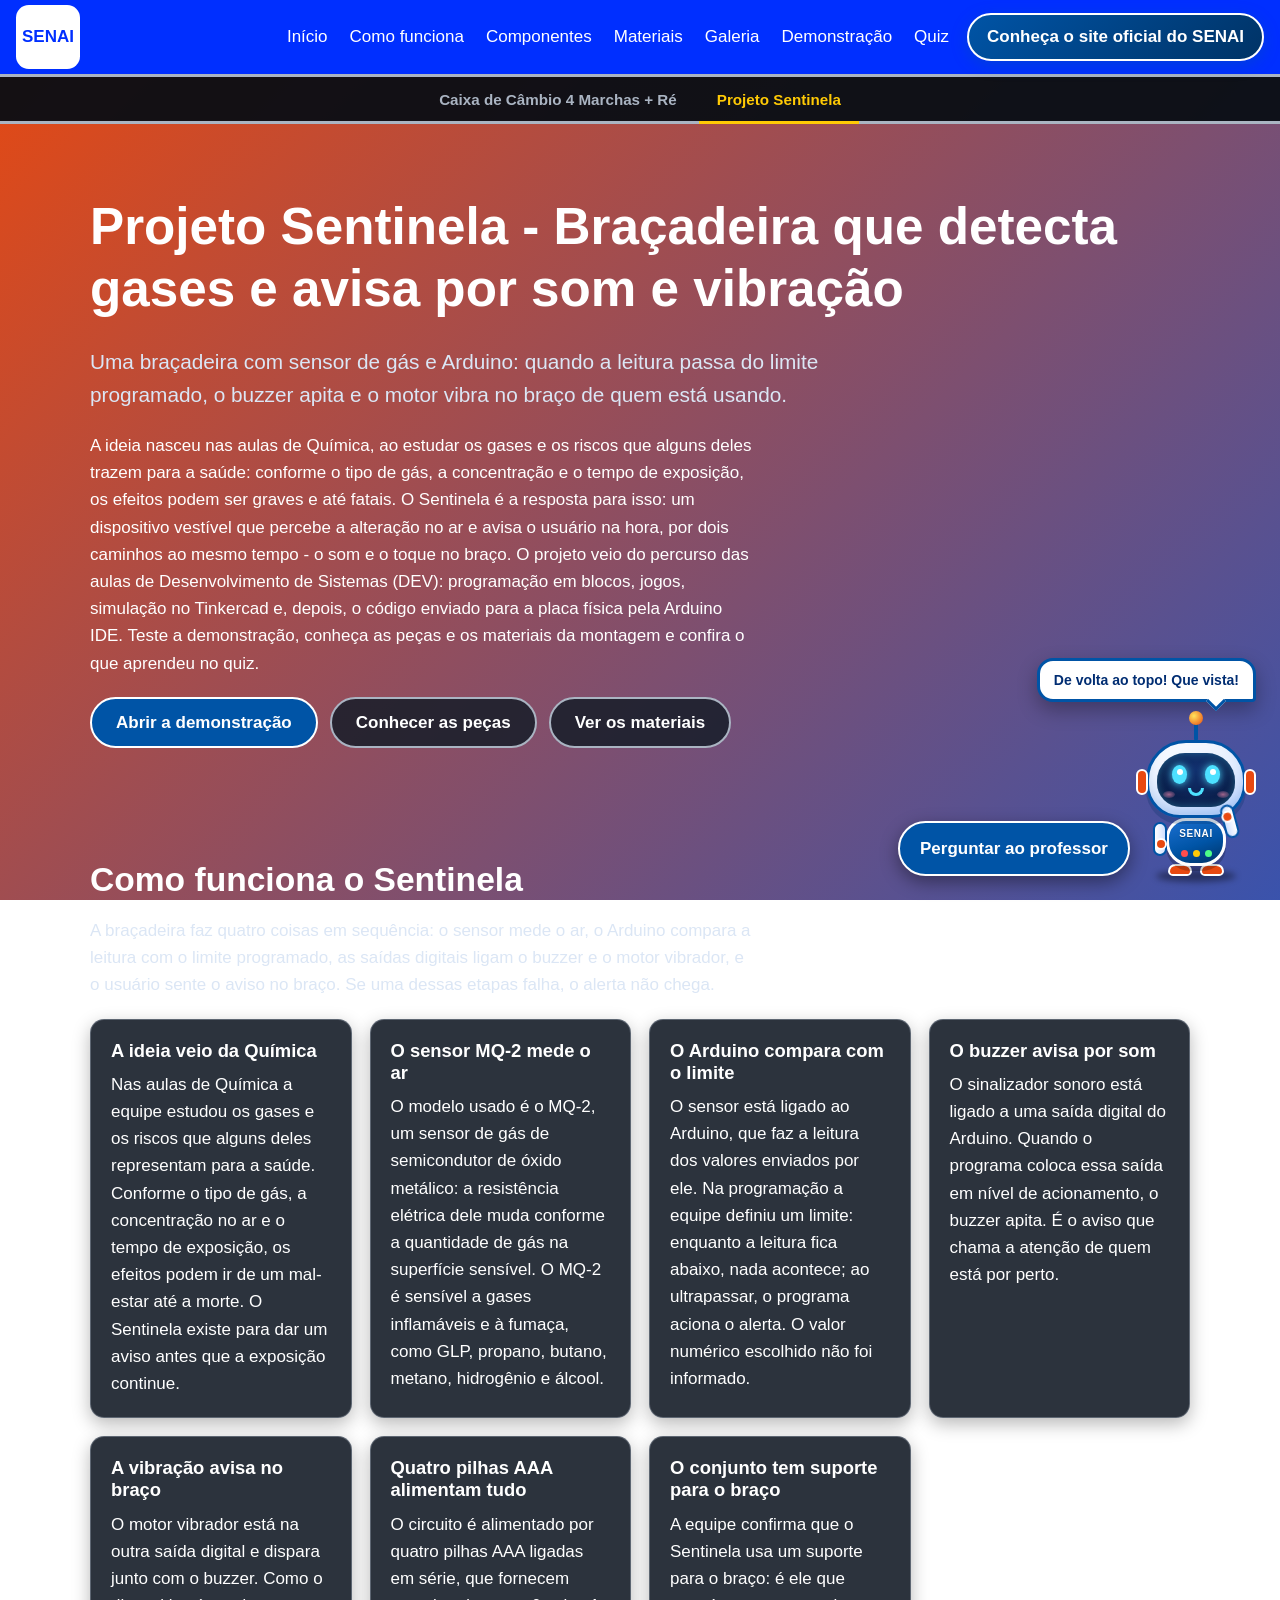
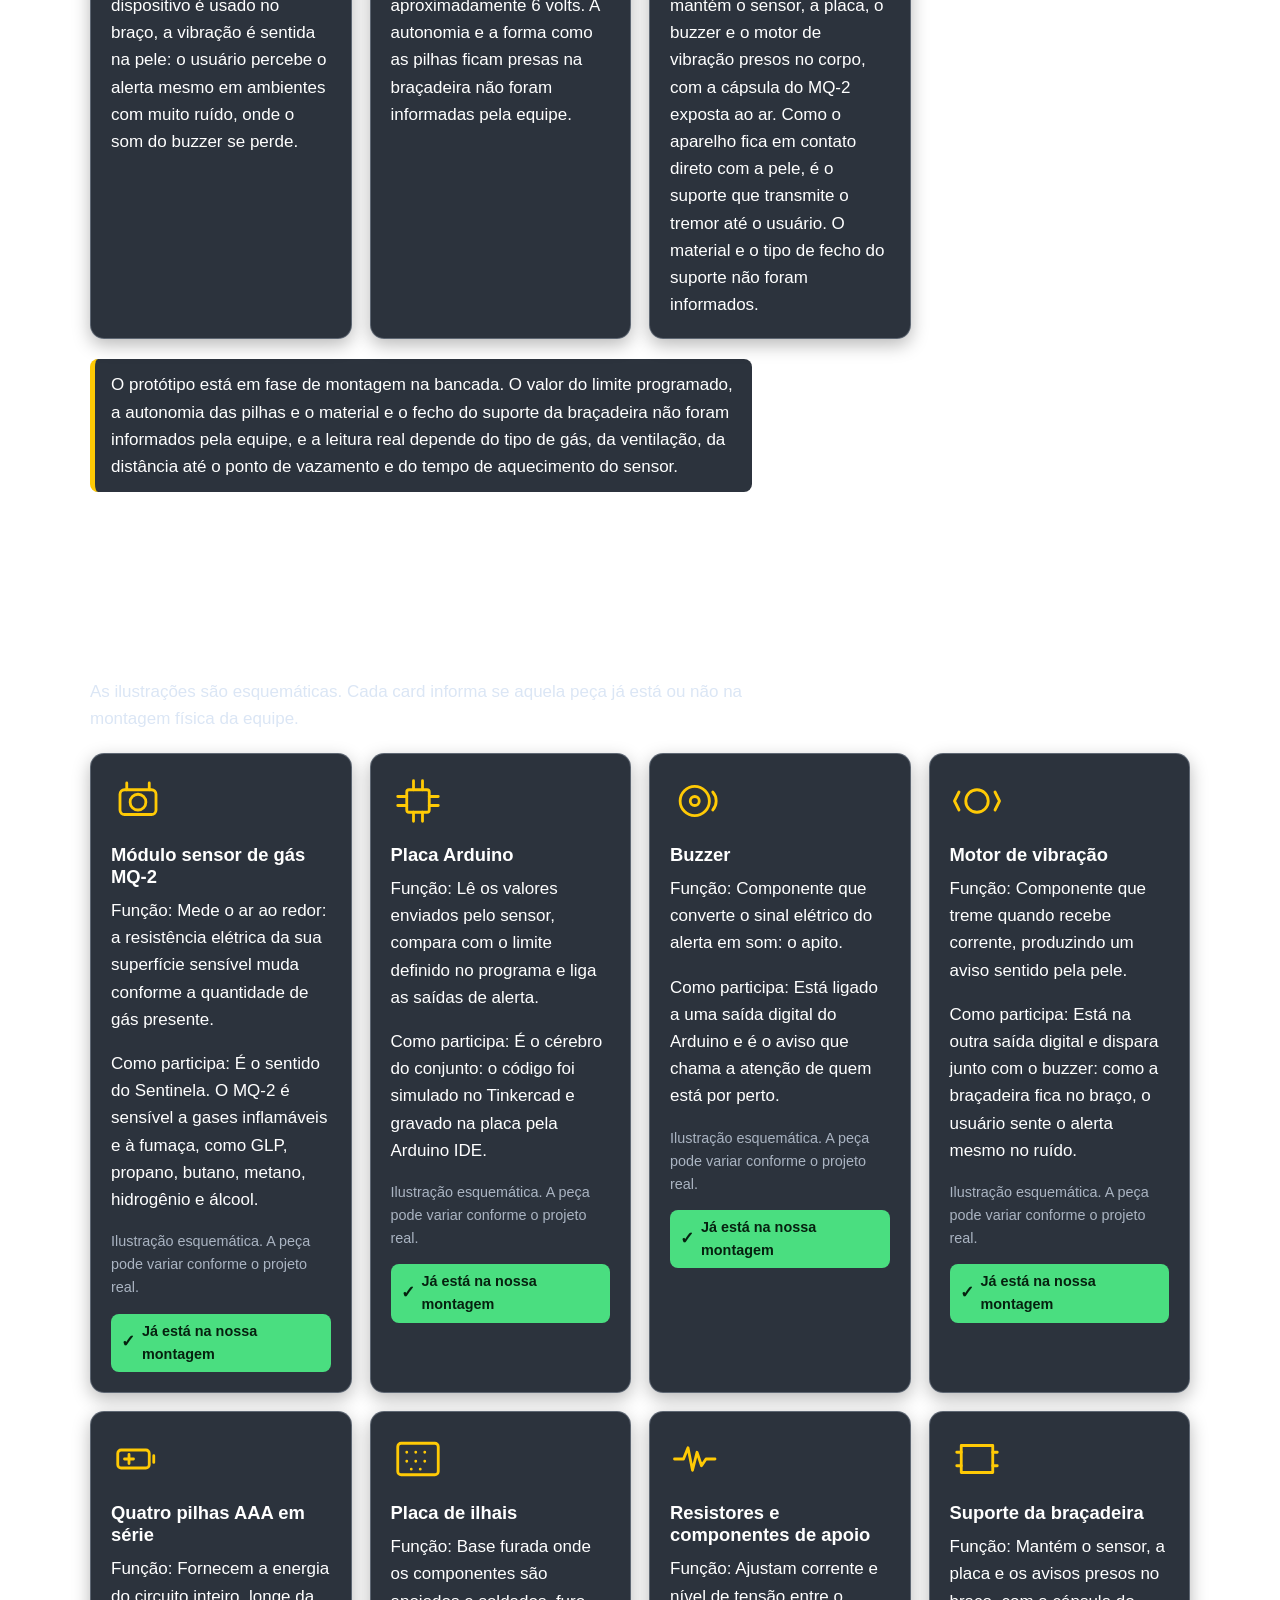
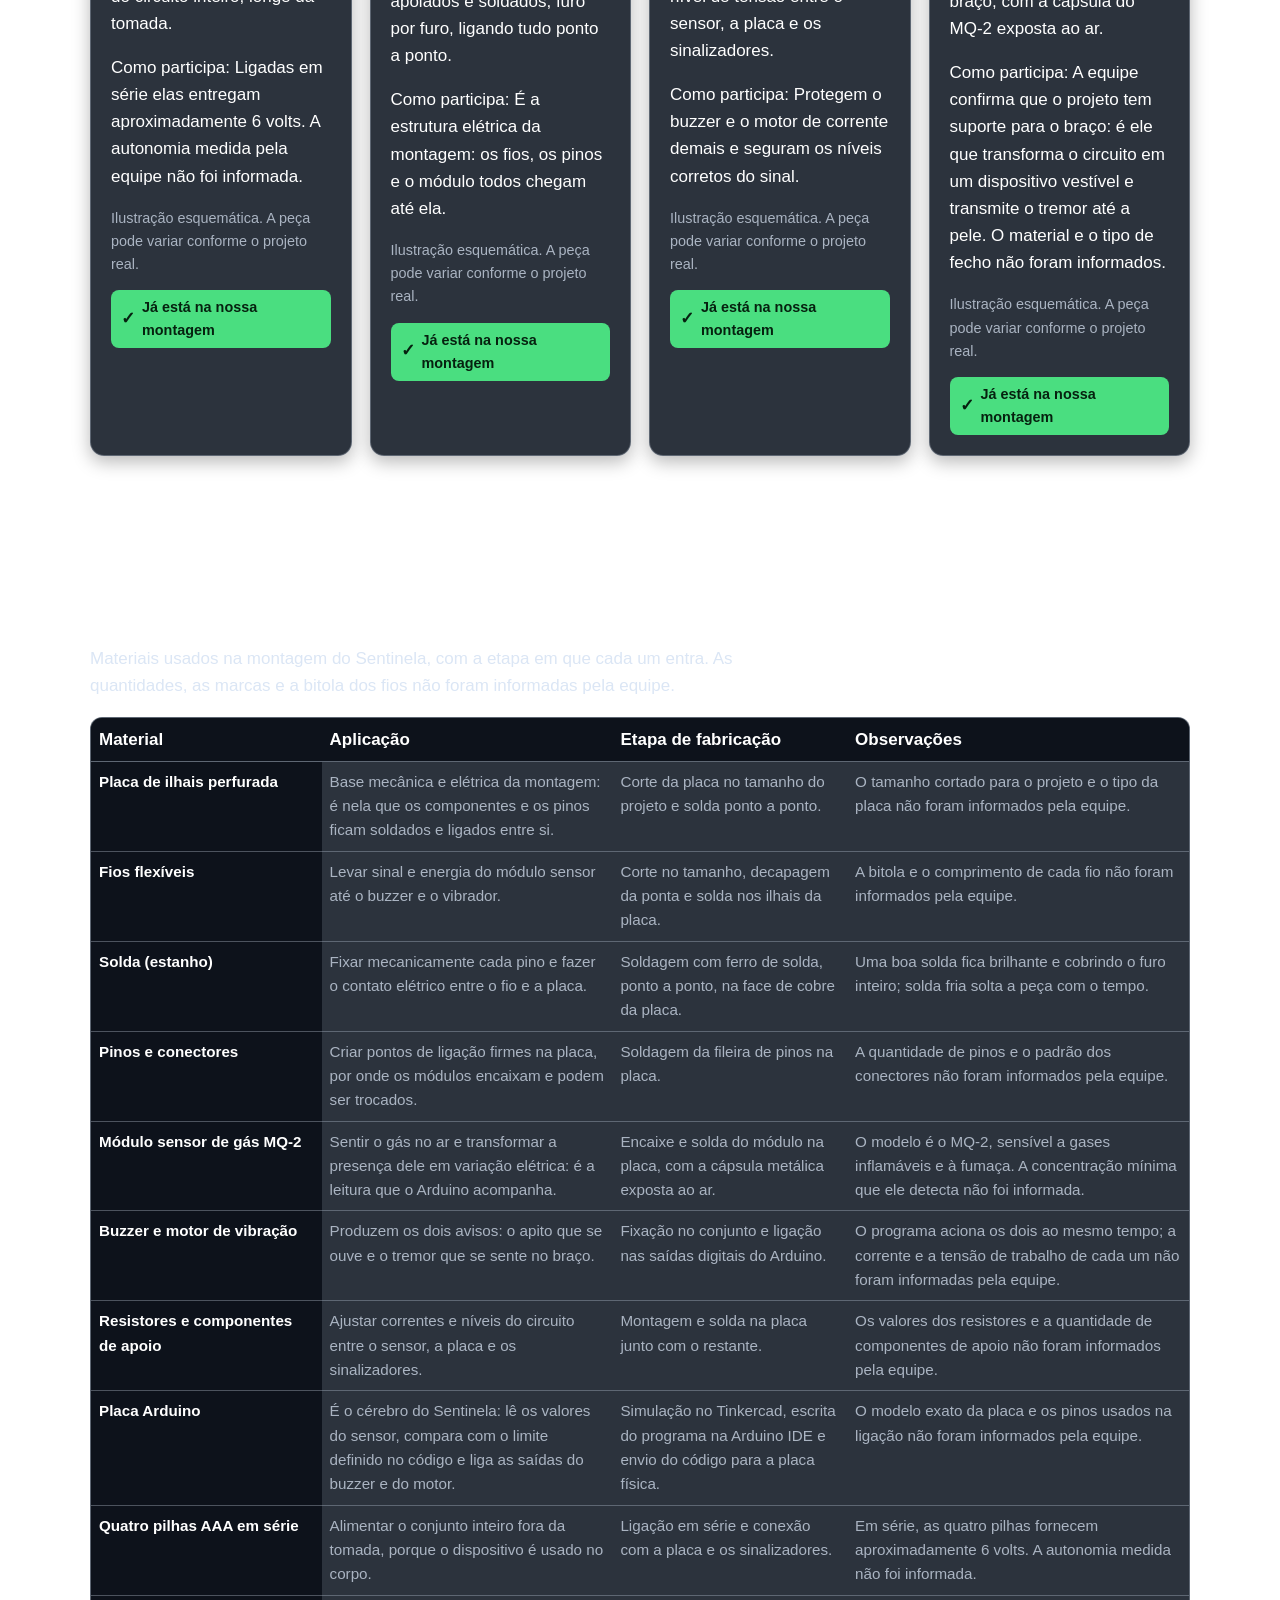
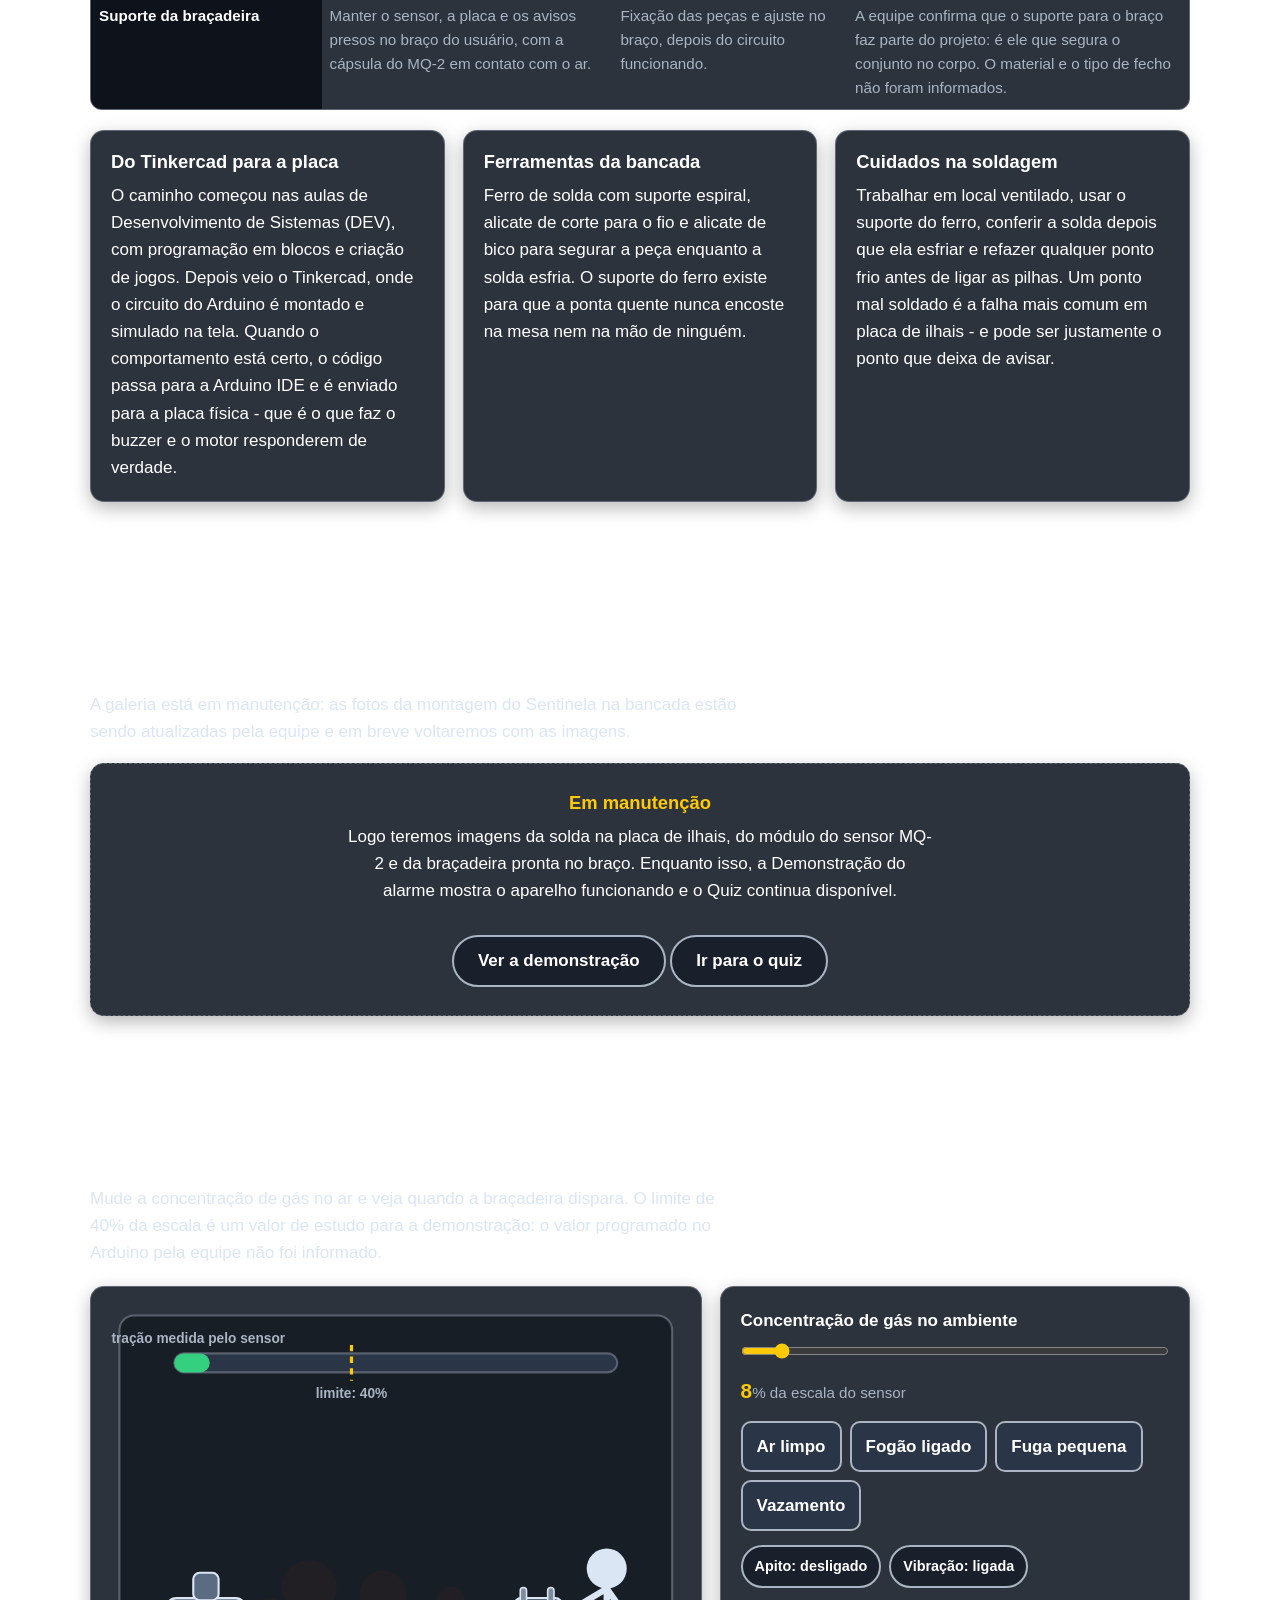
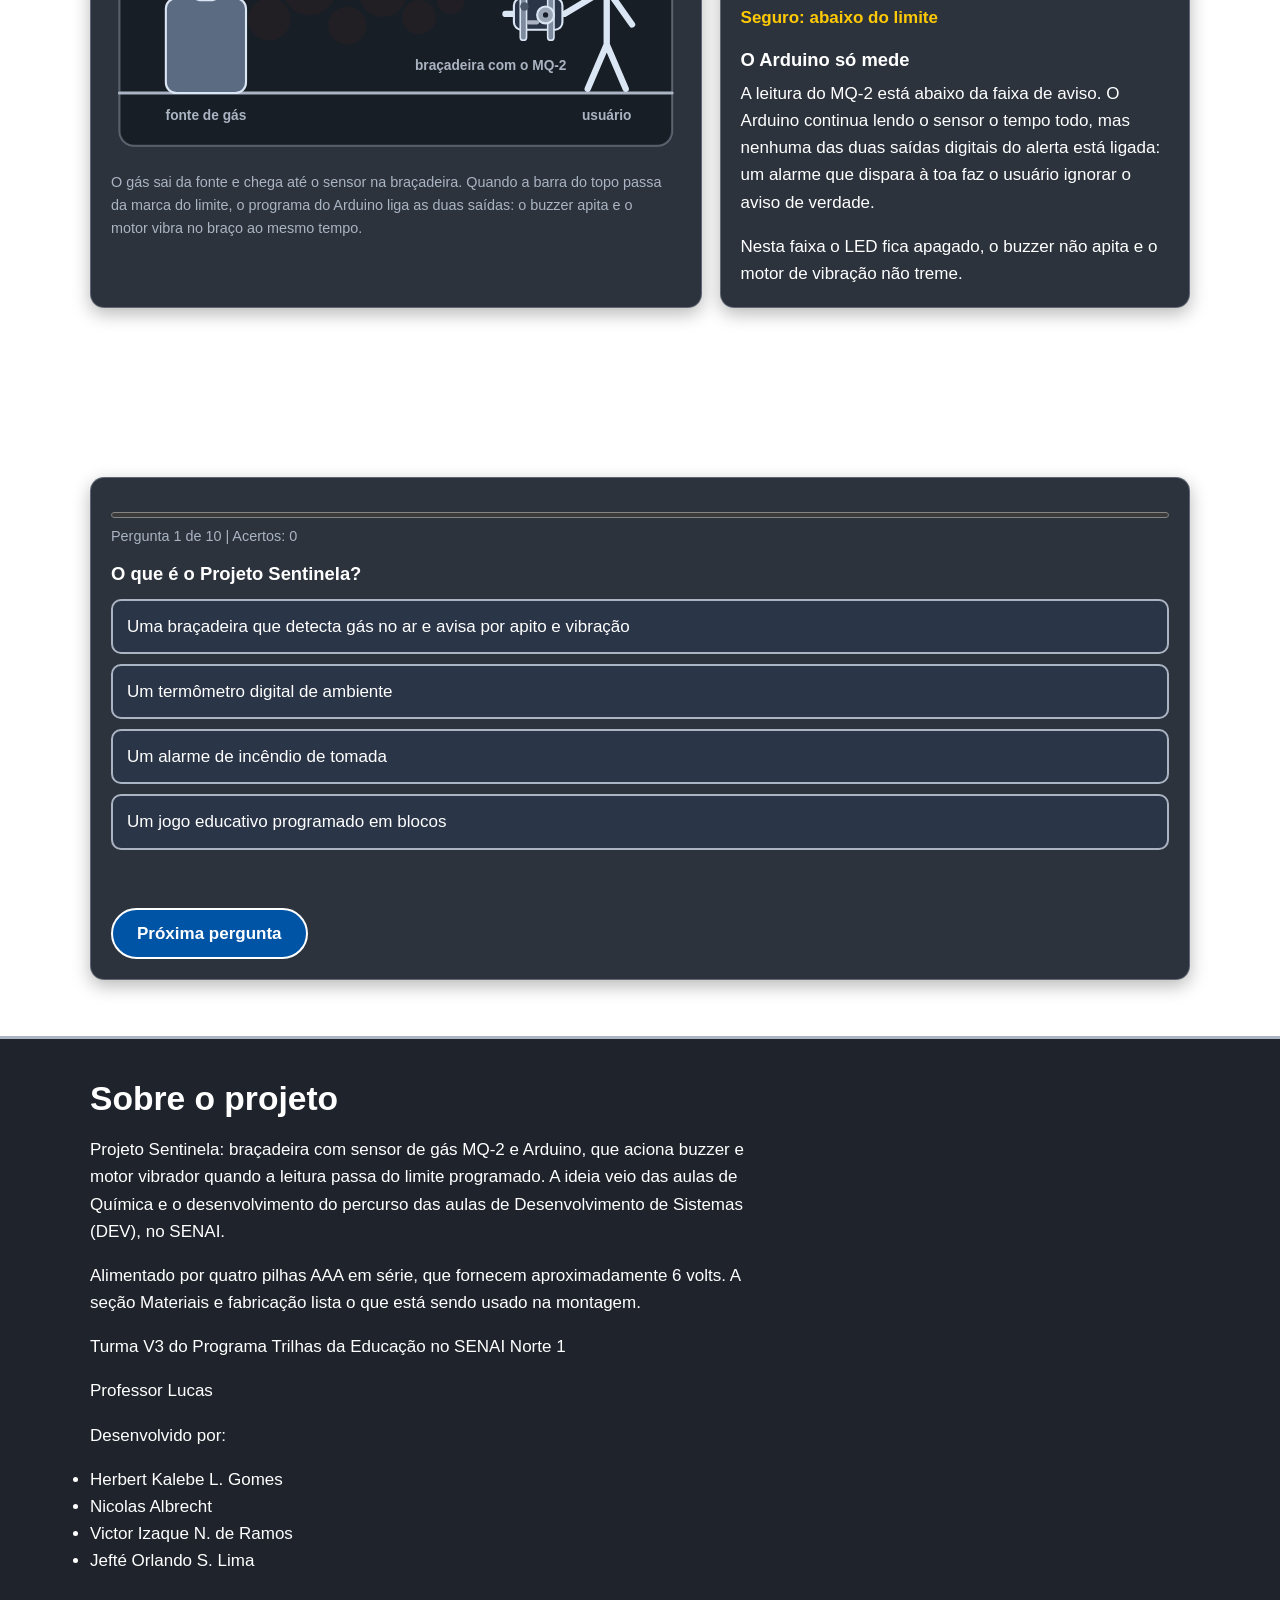
==== Sentinela.html @ 3659e55f "Add files via upload" ====
<!doctype html>
<html lang="pt-BR">
  <head>
    <meta charset="UTF-8" />
    <meta name="viewport" content="width=device-width, initial-scale=1.0" />
    <meta
      name="description"
      content="Site educativo sobre o Projeto Sentinela: uma braçadeira com sensor MQ-2 e Arduino que detecta gás no ar e avisa por buzzer e motor vibrador. Projeto desenvolvido no SENAI."
    />
    <title>
      Projeto Sentinela — Braçadeira detectora de gases com Arduino | SENAI
    </title>
    <link rel="stylesheet" href="Sentinela.css?v=4" />
    <link rel="stylesheet" href="robo.css" />
    <script src="robo.js?v=2" defer></script>
    <script src="Sentinela.js?v=9" defer></script>
    <link rel="icon" type="image/png" href="https://fiesc.com.br/sites/default/files/styles/cke_media_resize_large/public/2026-03/marca-fiesc-entidades_negativo-01.jpg?itok=ti1jmS_T">
  </head>
  <body>
    <a class="pular" href="#principal">Pular para o conteúdo</a>
    <header class="topo">
      <img
        class="logotipo"
        src="https://encrypted-tbn0.gstatic.com/images?q=tbn:ANd9GcR9a1wlEhaL4C3xUYgKoN13fZDLgsVZbai3j0cws6PvQg&s=10"
        alt="Logotipo do SENAI"
      />
      <button
        class="menu-btn"
        type="button"
        aria-expanded="false"
        aria-controls="menu"
        aria-label="Abrir menu"
      >
        Menu
      </button>
      <nav id="menu" aria-label="Principal">
        <ul>
          <li><a href="#inicio">Início</a></li>
          <li><a href="#funcionamento">Como funciona</a></li>
          <li><a href="#componentes">Componentes</a></li>
          <li><a href="#materiais">Materiais</a></li>
          <li><a href="#galeria">Galeria</a></li>
          <li><a href="#demo">Demonstração</a></li>
          <li><a href="#quiz">Quiz</a></li>
          <li>
            <a
              href="https://sc.senai.br/"
              target="_blank"
              rel="noopener"
              class="botao-senai"
              >Conheça o site oficial do SENAI</a
            >
          </li>
        </ul>
      </nav>
    </header>
    <nav class="abas" aria-label="Trocar de projeto">
      <a href="index.html">Caixa de Câmbio 4 Marchas + Ré</a>
      <a href="Sentinela.html" class="ativa" aria-current="page"
        >Projeto Sentinela</a
      >
    </nav>

    <main id="principal">
      <section id="inicio" class="hero">
        <div class="miolo">
          <h1>
            Projeto Sentinela - Braçadeira que detecta gases e avisa por som e
            vibração
          </h1>
          <p class="sub">
            Uma braçadeira com sensor de gás e Arduino: quando a leitura passa do
            limite programado, o buzzer apita e o motor vibra no braço de quem
            está usando.
          </p>
          <p>
            A ideia nasceu nas aulas de Química, ao estudar os gases e os riscos
            que alguns deles trazem para a saúde: conforme o tipo de gás, a
            concentração e o tempo de exposição, os efeitos podem ser graves e
            até fatais. O Sentinela é a resposta para isso: um dispositivo
            vestível que percebe a alteração no ar e avisa o usuário na hora, por
            dois caminhos ao mesmo tempo - o som e o toque no braço. O projeto
            veio do percurso das aulas de Desenvolvimento de Sistemas (DEV):
            programação em blocos, jogos, simulação no Tinkercad e, depois, o
            código enviado para a placa física pela Arduino IDE. Teste a
            demonstração, conheça as peças e os materiais da montagem e confira o
            que aprendeu no quiz.
          </p>
          <div class="acoes">
            <a class="btn" href="#demo">Abrir a demonstração</a>
            <a class="btn sec" href="#componentes">Conhecer as peças</a>
            <a class="btn sec" href="#materiais">Ver os materiais</a>
          </div>
        </div>
      </section>

      <section id="funcionamento">
        <div class="miolo">
          <h2>Como funciona o Sentinela</h2>
          <p class="intro">
            A braçadeira faz quatro coisas em sequência: o sensor mede o ar, o
            Arduino compara a leitura com o limite programado, as saídas digitais
            ligam o buzzer e o motor vibrador, e o usuário sente o aviso no braço.
            Se uma dessas etapas falha, o alerta não chega.
          </p>
          <div class="grade">
            <article class="card">
              <h3>A ideia veio da Química</h3>
              <p>
                Nas aulas de Química a equipe estudou os gases e os riscos que
                alguns deles representam para a saúde. Conforme o tipo de gás, a
                concentração no ar e o tempo de exposição, os efeitos podem ir de
                um mal-estar até a morte. O Sentinela existe para dar um aviso
                antes que a exposição continue.
              </p>
            </article>
            <article class="card">
              <h3>O sensor MQ-2 mede o ar</h3>
              <p>
                O modelo usado é o MQ-2, um sensor de gás de semicondutor de óxido
                metálico: a resistência elétrica dele muda conforme a quantidade
                de gás na superfície sensível. O MQ-2 é sensível a gases
                inflamáveis e à fumaça, como GLP, propano, butano, metano,
                hidrogênio e álcool.
              </p>
            </article>
            <article class="card">
              <h3>O Arduino compara com o limite</h3>
              <p>
                O sensor está ligado ao Arduino, que faz a leitura dos valores
                enviados por ele. Na programação a equipe definiu um limite:
                enquanto a leitura fica abaixo, nada acontece; ao ultrapassar, o
                programa aciona o alerta. O valor numérico escolhido não foi
                informado.
              </p>
            </article>
            <article class="card">
              <h3>O buzzer avisa por som</h3>
              <p>
                O sinalizador sonoro está ligado a uma saída digital do Arduino.
                Quando o programa coloca essa saída em nível de acionamento, o
                buzzer apita. É o aviso que chama a atenção de quem está por
                perto.
              </p>
            </article>
            <article class="card">
              <h3>A vibração avisa no braço</h3>
              <p>
                O motor vibrador está na outra saída digital e dispara junto com o
                buzzer. Como o dispositivo é usado no braço, a vibração é sentida
                na pele: o usuário percebe o alerta mesmo em ambientes com muito
                ruído, onde o som do buzzer se perde.
              </p>
            </article>
            <article class="card">
              <h3>Quatro pilhas AAA alimentam tudo</h3>
              <p>
                O circuito é alimentado por quatro pilhas AAA ligadas em série,
                que fornecem aproximadamente 6 volts. A autonomia e a forma como as
                pilhas ficam presas na braçadeira não foram informadas pela equipe.
              </p>
            </article>
            <article class="card">
              <h3>O conjunto tem suporte para o braço</h3>
              <p>
                A equipe confirma que o Sentinela usa um suporte para o braço: é
                ele que mantém o sensor, a placa, o buzzer e o motor de vibração
                presos no corpo, com a cápsula do MQ-2 exposta ao ar. Como o
                aparelho fica em contato direto com a pele, é o suporte que
                transmite o tremor até o usuário. O material e o tipo de fecho do
                suporte não foram informados.
              </p>
            </article>
          </div>
          <p class="aviso">
            O protótipo está em fase de montagem na bancada. O valor do limite
            programado, a autonomia das pilhas e o material e o fecho do suporte da
            braçadeira não foram informados pela equipe, e a leitura real depende
            do tipo de gás, da ventilação, da distância até o ponto de vazamento e
            do tempo de aquecimento do sensor.
          </p>
        </div>
      </section>

      <section id="componentes">
        <div class="miolo">
          <h2>Componentes do Sentinela</h2>
          <p class="intro">
            As ilustrações são esquemáticas. Cada card informa se aquela peça já
            está ou não na montagem física da equipe.
          </p>
          <div class="grade" id="lista-comp"></div>
        </div>
      </section>

      <section id="materiais">
        <div class="miolo">
          <h2>Materiais e fabricação</h2>
          <p class="intro">
            Materiais usados na montagem do Sentinela, com a etapa em que cada um
            entra. As quantidades, as marcas e a bitola dos fios não foram
            informadas pela equipe.
          </p>
          <div class="rolagem">
            <table>
              <caption class="so-leitor">
                Materiais usados na montagem do detector de gases Sentinela
              </caption>
              <thead>
                <tr>
                  <th scope="col">Material</th>
                  <th scope="col">Aplicação</th>
                  <th scope="col">Etapa de fabricação</th>
                  <th scope="col">Observações</th>
                </tr>
              </thead>
              <tbody id="corpo-mat">
                <tr>
                  <th scope="row">Placa de ilhais perfurada</th>
                  <td>
                    Base mecânica e elétrica da montagem: é nela que os
                    componentes e os pinos ficam soldados e ligados entre si.
                  </td>
                  <td>
                    Corte da placa no tamanho do projeto e solda ponto a ponto.
                  </td>
                  <td>
                    O tamanho cortado para o projeto e o tipo da placa não foram
                    informados pela equipe.
                  </td>
                </tr>
                <tr>
                  <th scope="row">Fios flexíveis</th>
                  <td>
                    Levar sinal e energia do módulo sensor até o buzzer e o
                    vibrador.
                  </td>
                  <td>
                    Corte no tamanho, decapagem da ponta e solda nos ilhais da
                    placa.
                  </td>
                  <td>
                    A bitola e o comprimento de cada fio não foram informados pela
                    equipe.
                  </td>
                </tr>
                <tr>
                  <th scope="row">Solda (estanho)</th>
                  <td>
                    Fixar mecanicamente cada pino e fazer o contato elétrico entre
                    o fio e a placa.
                  </td>
                  <td>
                    Soldagem com ferro de solda, ponto a ponto, na face de cobre
                    da placa.
                  </td>
                  <td>
                    Uma boa solda fica brilhante e cobrindo o furo inteiro; solda
                    fria solta a peça com o tempo.
                  </td>
                </tr>
                <tr>
                  <th scope="row">Pinos e conectores</th>
                  <td>
                    Criar pontos de ligação firmes na placa, por onde os módulos
                    encaixam e podem ser trocados.
                  </td>
                  <td>Soldagem da fileira de pinos na placa.</td>
                  <td>
                    A quantidade de pinos e o padrão dos conectores não foram
                    informados pela equipe.
                  </td>
                </tr>
                <tr>
                  <th scope="row">Módulo sensor de gás MQ-2</th>
                  <td>
                    Sentir o gás no ar e transformar a presença dele em variação
                    elétrica: é a leitura que o Arduino acompanha.
                  </td>
                  <td>
                    Encaixe e solda do módulo na placa, com a cápsula metálica
                    exposta ao ar.
                  </td>
                  <td>
                    O modelo é o MQ-2, sensível a gases inflamáveis e à fumaça. A
                    concentração mínima que ele detecta não foi informada.
                  </td>
                </tr>
                <tr>
                  <th scope="row">Buzzer e motor de vibração</th>
                  <td>
                    Produzem os dois avisos: o apito que se ouve e o tremor que se
                    sente no braço.
                  </td>
                  <td>
                    Fixação no conjunto e ligação nas saídas digitais do Arduino.
                  </td>
                  <td>
                    O programa aciona os dois ao mesmo tempo; a corrente e a tensão
                    de trabalho de cada um não foram informadas pela equipe.
                  </td>
                </tr>
                <tr>
                  <th scope="row">Resistores e componentes de apoio</th>
                  <td>
                    Ajustar correntes e níveis do circuito entre o sensor, a placa
                    e os sinalizadores.
                  </td>
                  <td>Montagem e solda na placa junto com o restante.</td>
                  <td>
                    Os valores dos resistores e a quantidade de componentes de
                    apoio não foram informados pela equipe.
                  </td>
                </tr>
                <tr>
                  <th scope="row">Placa Arduino</th>
                  <td>
                    É o cérebro do Sentinela: lê os valores do sensor, compara com
                    o limite definido no código e liga as saídas do buzzer e do
                    motor.
                  </td>
                  <td>
                    Simulação no Tinkercad, escrita do programa na Arduino IDE e
                    envio do código para a placa física.
                  </td>
                  <td>
                    O modelo exato da placa e os pinos usados na ligação não foram
                    informados pela equipe.
                  </td>
                </tr>
                <tr>
                  <th scope="row">Quatro pilhas AAA em série</th>
                  <td>
                    Alimentar o conjunto inteiro fora da tomada, porque o
                    dispositivo é usado no corpo.
                  </td>
                  <td>
                    Ligação em série e conexão com a placa e os sinalizadores.
                  </td>
                  <td>
                    Em série, as quatro pilhas fornecem aproximadamente 6 volts. A
                    autonomia medida não foi informada.
                  </td>
                </tr>
                <tr>
                  <th scope="row">Suporte da braçadeira</th>
                  <td>
                    Manter o sensor, a placa e os avisos presos no braço do
                    usuário, com a cápsula do MQ-2 em contato com o ar.
                  </td>
                  <td>
                    Fixação das peças e ajuste no braço, depois do circuito
                    funcionando.
                  </td>
                  <td>
                    A equipe confirma que o suporte para o braço faz parte do
                    projeto: é ele que segura o conjunto no corpo. O material e o
                    tipo de fecho não foram informados.
                  </td>
                </tr>
              </tbody>
            </table>
          </div>
          <div class="grade">
            <article class="card">
              <h3>Do Tinkercad para a placa</h3>
              <p>
                O caminho começou nas aulas de Desenvolvimento de Sistemas (DEV),
                com programação em blocos e criação de jogos. Depois veio o
                Tinkercad, onde o circuito do Arduino é montado e simulado na tela.
                Quando o comportamento está certo, o código passa para a Arduino
                IDE e é enviado para a placa física - que é o que faz o buzzer e o
                motor responderem de verdade.
              </p>
            </article>
            <article class="card">
              <h3>Ferramentas da bancada</h3>
              <p>
                Ferro de solda com suporte espiral, alicate de corte para o fio e
                alicate de bico para segurar a peça enquanto a solda esfria. O
                suporte do ferro existe para que a ponta quente nunca encoste na
                mesa nem na mão de ninguém.
              </p>
            </article>
            <article class="card">
              <h3>Cuidados na soldagem</h3>
              <p>
                Trabalhar em local ventilado, usar o suporte do ferro, conferir a
                solda depois que ela esfriar e refazer qualquer ponto frio antes de
                ligar as pilhas. Um ponto mal soldado é a falha mais comum em placa
                de ilhais - e pode ser justamente o ponto que deixa de avisar.
              </p>
            </article>
          </div>
        </div>
      </section>

      <section id="galeria">
        <div class="miolo">
          <h2>Galeria da montagem</h2>
          <p class="intro">
            A galeria está em manutenção: as fotos da montagem do Sentinela na
            bancada estão sendo atualizadas pela equipe e em breve voltaremos com
            as imagens.
          </p>
          <div class="galeria" id="galeria-lista">
            <article class="card manutencoes">
              <h3>Em manutenção</h3>
              <p>
                Logo teremos imagens da solda na placa de ilhais, do módulo do
                sensor MQ-2 e da braçadeira pronta no braço. Enquanto isso, a
                Demonstração do alarme mostra o aparelho funcionando e o Quiz
                continua disponível.
              </p>
              <p>
                <a class="btn sec" href="#demo">Ver a demonstração</a>
                <a class="btn sec" href="#quiz">Ir para o quiz</a>
              </p>
            </article>
          </div>
          <dialog id="lightbox" aria-label="Foto ampliada">
            <img id="lb-img" src="" alt="" />
            <p id="lb-leg"></p>
            <button type="button" class="btn" id="lb-fechar">Fechar</button>
          </dialog>
        </div>
      </section>

      <section id="demo">
        <div class="miolo">
          <h2>Demonstração do alarme</h2>
          <p class="intro">
            Mude a concentração de gás no ar e veja quando a braçadeira dispara. O
            limite de 40% da escala é um valor de estudo para a demonstração: o
            valor programado no Arduino pela equipe não foi informado.
          </p>
          <div class="sim">
            <div class="card sim-fig">
              <svg
                id="demo-svg"
                viewBox="0 0 540 424"
                role="img"
                aria-label="Corte do ambiente com uma fonte de gás à esquerda e, à direita, uma pessoa de braço estendido usando a braçadeira do Sentinela; uma barra no topo mostra a concentração medida e a marca do limite de disparo"
              >
                <rect
                  class="d-fundo"
                  x="8"
                  y="8"
                  width="524"
                  height="408"
                  rx="14"
                />
                <line class="d-chao" x1="8" y1="366" x2="532" y2="366" />

                <g id="d-escala">
                  <text class="d-rotulo" x="60" y="34">
                    concentração medida pelo sensor
                  </text>
                  <rect
                    class="d-trilho"
                    x="60"
                    y="44"
                    width="420"
                    height="18"
                    rx="9"
                  />
                  <rect
                    class="d-barra"
                    id="d-barra"
                    x="60"
                    y="44"
                    width="0"
                    height="18"
                    rx="9"
                  />
                  <line
                    class="d-limite"
                    id="d-limite"
                    x1="228"
                    y1="36"
                    x2="228"
                    y2="70"
                  />
                  <text class="d-rotulo" id="d-limite-txt" x="228" y="86">
                    limite: 40%
                  </text>
                </g>

                <g id="d-fonte">
                  <rect
                    class="d-cilindro"
                    x="52"
                    y="276"
                    width="76"
                    height="90"
                    rx="10"
                  />
                  <rect
                    class="d-cilindro"
                    x="78"
                    y="252"
                    width="24"
                    height="26"
                    rx="6"
                  />
                  <text class="d-rotulo" x="90" y="392">fonte de gás</text>
                </g>

                <g id="d-nuvem" opacity="0">
                  <circle class="d-gas" cx="150" cy="296" r="20" />
                  <circle class="d-gas" cx="188" cy="266" r="26" />
                  <circle class="d-gas" cx="224" cy="302" r="18" />
                  <circle class="d-gas" cx="258" cy="272" r="22" />
                  <circle class="d-gas" cx="292" cy="294" r="16" />
                  <circle class="d-gas" cx="322" cy="278" r="13" />
                </g>

                <g id="d-pessoa">
                  <circle class="d-corpo-p" cx="470" cy="248" r="19" />
                  <path
                    class="d-traco"
                    d="M470 267v53M470 320l-18 42M470 320l18 42M470 267l24 34M470 267l-40 24h-56"
                  />
                  <text class="d-rotulo" x="470" y="392">usuário</text>
                </g>

                <g id="d-aparelho">
                  <rect
                    class="d-corpo"
                    x="382"
                    y="276"
                    width="46"
                    height="30"
                    rx="7"
                  />
                  <rect class="d-faixa" x="388" y="266" width="6" height="50" rx="3" />
                  <rect class="d-faixa" x="414" y="266" width="6" height="50" rx="3" />
                  <circle class="d-led" id="d-led" cx="392" cy="284" r="4" />
                  <circle class="d-buzzer" cx="412" cy="292" r="8" />
                  <circle class="d-buzzer-furo" cx="412" cy="292" r="2.5" />
                  <line class="d-grade" x1="396" y1="299" x2="404" y2="299" />
                  <text class="d-rotulo" x="360" y="344">
                    braçadeira com o MQ-2
                  </text>
                  <g id="d-ondas" opacity="0">
                    <path class="d-onda" d="M374 278a20 20 0 0 0 0 26" />
                    <path class="d-onda" d="M360 268a38 38 0 0 0 0 46" />
                    <path class="d-onda" d="M346 258a56 56 0 0 0 0 66" />
                  </g>
                  <g id="d-tremor" opacity="0">
                    <path class="d-tremor" d="M396 266l6-8 6 8" />
                    <path class="d-tremor" d="M396 316l6 8 6-8" />
                  </g>
                </g>
              </svg>
              <p class="legenda">
                O gás sai da fonte e chega até o sensor na braçadeira. Quando a
                barra do topo passa da marca do limite, o programa do Arduino liga
                as duas saídas: o buzzer apita e o motor vibra no braço ao mesmo
                tempo.
              </p>
            </div>
            <div class="card sim-ctl">
              <div class="medidor">
                <label for="gas-in">Concentração de gás no ambiente</label>
                <input
                  id="gas-in"
                  type="range"
                  min="0"
                  max="100"
                  step="1"
                  value="8"
                  aria-describedby="gas-leitura"
                />
                <p id="gas-leitura" class="leitura">
                  <strong id="gas-valor">8</strong>% da escala do sensor
                </p>
              </div>
              <div class="cenas" role="group" aria-label="Cenários rápidos">
                <button
                  type="button"
                  class="btn-cena"
                  data-g="4"
                  aria-pressed="true"
                >
                  Ar limpo
                </button>
                <button
                  type="button"
                  class="btn-cena"
                  data-g="28"
                  aria-pressed="false"
                >
                  Fogão ligado
                </button>
                <button
                  type="button"
                  class="btn-cena"
                  data-g="55"
                  aria-pressed="false"
                >
                  Fuga pequena
                </button>
                <button
                  type="button"
                  class="btn-cena"
                  data-g="90"
                  aria-pressed="false"
                >
                  Vazamento
                </button>
              </div>
              <div class="liga">
                <button
                  type="button"
                  class="btn sec"
                  id="som-btn"
                  aria-pressed="false"
                >
                  Apito: desligado
                </button>
                <button
                  type="button"
                  class="btn sec"
                  id="tremor-btn"
                  aria-pressed="true"
                >
                  Vibração: ligada
                </button>
              </div>
              <div aria-live="polite">
                <p class="status" id="demo-status"></p>
                <h3 id="demo-titulo"></h3>
                <p id="demo-txt"></p>
                <p id="demo-eng"></p>
              </div>
            </div>
          </div>
        </div>
      </section>

      <section id="quiz">
        <div class="miolo">
          <h2>Quiz: o que você aprendeu?</h2>
          <div class="card" id="quiz-area"></div>
        </div>
      </section>
    </main>

    <footer class="rodape">
      <div class="miolo">
        <h2>Sobre o projeto</h2>
        <p>
          Projeto Sentinela: braçadeira com sensor de gás MQ-2 e Arduino, que
          aciona buzzer e motor vibrador quando a leitura passa do limite
          programado. A ideia veio das aulas de Química e o desenvolvimento do
          percurso das aulas de Desenvolvimento de Sistemas (DEV), no SENAI.
        </p>
        <p>
          Alimentado por quatro pilhas AAA em série, que fornecem aproximadamente
          6 volts. A seção Materiais e fabricação lista o que está sendo usado na
          montagem.
        </p>
        <p>Turma V3 do Programa Trilhas da Educação no SENAI Norte 1</p>
        <p>Professor Lucas</p>
        <p>Desenvolvido por:</p>
        <ul>
          <li>Herbert Kalebe L. Gomes</li>
          <li>Nicolas Albrecht</li>
          <li>Victor Izaque N. de Ramos</li>
          <li>Jefté Orlando S. Lima</li>
        </ul>
        
      </div>
    </footer>

    <button
      type="button"
      class="chat-btn"
      id="chat-btn"
      aria-expanded="false"
      aria-controls="chat"
    >
      Perguntar ao professor
    </button>
    <section
      class="chat"
      id="chat"
      aria-label="Conversa com o Robô Professor"
      hidden
    >
      <div class="chat-topo">
        <strong>Robô Professor</strong
        ><button type="button" id="chat-x" aria-label="Fechar conversa">
          Fechar
        </button>
      </div>
      <div class="chat-log" id="chat-log" role="log" aria-live="polite"></div>
      <div class="chips-linha">
        <button
          type="button"
          class="chips-btn"
          id="chips-btn"
          aria-expanded="false"
          aria-controls="chips"
        >
          Perguntas prontas
        </button>
        <span class="chips-nota">toque para escolher uma dúvida</span>
      </div>
      <div class="chips" id="chips" hidden></div>
      <div class="cmd">
        <span class="cmd-sinal" aria-hidden="true">&gt;</span>
        <input
          id="cmd-in"
          type="text"
          aria-label="Caixa de comando do Robô Professor"
          autocapitalize="off"
          autocorrect="off"
          spellcheck="false"
          placeholder="/ajuda · /gas 55 · /busca sensor"
        />
        <button type="button" class="btn sec" id="cmd-ir">Executar</button>
      </div>
      <div class="cmd-dicas" id="cmd-dicas"></div>
      <form id="chat-form" autocomplete="off">
        <input
          id="chat-in"
          type="text"
          aria-label="Escreva sua pergunta"
          placeholder="Escreva sua dúvida sobre o Sentinela"
        />
        <button type="submit" class="btn">Enviar</button>
      </form>
    </section>
  </body>
</html>
---- Sentinela.css ----
:root {
  --azul: #0054a6;
  --azul-vivo: #2f80ff;
  --grafite: #161d29;
  --aco: #aab4c2;
  --amarelo: #ffca05;
  --laranja: #e84910;
  --borda: rgba(170, 180, 194, 0.4);
}

* {
  margin: 0;
  padding: 0;
}
*,
*::before,
*::after {
  box-sizing: border-box;
}
html {
  scroll-behavior: smooth;
}
body {
  margin: 0;
  min-height: 100vh;
  font:
    17px/1.6 Calibri,
    "Segoe UI",
    Arial,
    sans-serif;
  color: #fff;
  background: linear-gradient(-45deg, #001233, #002d72, #0056e0, #e84910);
  background-size: 400% 400%;
  background-attachment: fixed;
  animation: fundoAnimado 10s ease infinite;
  overflow-x: hidden;
}
@keyframes fundoAnimado {
  0% {
    background-position: 0% 50%;
  }
  50% {
    background-position: 100% 50%;
  }
  100% {
    background-position: 0% 50%;
  }
}
h1,
h2,
h3 {
  line-height: 1.2;
  margin: 0 0 0.5em;
}
h1 {
  font-size: clamp(1.9rem, 5vw, 3.2rem);
}
h2 {
  font-size: clamp(1.5rem, 3.5vw, 2.1rem);
}
h3 {
  font-size: 1.15rem;
}
p {
  margin: 0 0 1em;
  max-width: 70ch;
}
:focus-visible {
  outline: 3px solid var(--amarelo);
  outline-offset: 3px;
}
.pular {
  position: absolute;
  left: -999px;
  top: 8px;
  background: var(--amarelo);
  color: #000;
  padding: 8px 14px;
  z-index: 3000;
  border-radius: 6px;
}
.pular:focus {
  left: 8px;
}
.so-leitor {
  position: absolute;
  width: 1px;
  height: 1px;
  overflow: hidden;
  clip: rect(0 0 0 0);
}

.topo {
  position: sticky;
  top: 0;
  z-index: 1000;
  display: flex;
  align-items: center;
  justify-content: space-between;
  padding: 5px 16px;
  background: #002fff;
  border-bottom: 3px solid var(--aco);
}
.logotipo {
  width: 100px;
  height: 64px;
  padding: 5px;
  border-radius: 15%;
  background: #fff;
  object-fit: contain;
}
.abas {
  display: flex;
  flex-wrap: wrap;
  gap: 4px;
  justify-content: center;
  padding: 0 16px;
  background: rgba(8, 13, 20, 0.94);
  border-bottom: 3px solid var(--aco);
}
.abas a {
  color: var(--aco);
  text-decoration: none;
  font-weight: 700;
  font-size: 0.95rem;
  padding: 11px 18px 9px;
  border-bottom: 3px solid transparent;
  margin-bottom: -3px;
  transition:
    color 0.2s,
    background 0.2s;
}
.abas a:hover {
  color: #fff;
  background: rgba(255, 255, 255, 0.07);
}
.abas a.ativa {
  color: var(--amarelo);
  border-bottom-color: var(--amarelo);
}
.logo-texto {
  display: grid;
  place-items: center;
  min-width: 64px;
  height: 64px;
  border-radius: 20%;
  background: #fff;
  color: #002fff;
  font-weight: 900;
}
.topo nav ul {
  display: flex;
  flex-wrap: wrap;
  gap: 20px 14px;
  align-items: center;
  margin: 0;
  padding: 0;
  list-style: none;
}
.topo nav a {
  color: #fff;
  text-decoration: none;
  padding: 6px 4px;
  border-bottom: 2px solid transparent;
}
.topo nav a:hover {
  border-bottom-color: var(--amarelo);
}
.menu-btn {
  display: none;
  font: inherit;
  font-weight: 700;
  color: #fff;
  background: #001a8f;
  border: 2px solid #fff;
  border-radius: 8px;
  padding: 8px 14px;
  cursor: pointer;
}
.topo nav a.botao-senai {
  display: inline-block;
  text-decoration: none;
  background: linear-gradient(135deg, #0054a6, #003366);
  color: #fff;
  font-weight: 700;
  padding: 8px 18px;
  border-radius: 50px;
  border: 2px solid #fff;
  box-shadow: 0 4px 15px rgba(0, 84, 166, 0.4);
  transition:
    transform 0.2s,
    background 0.3s;
}
.topo nav a.botao-senai:hover {
  transform: scale(1.05);
  background: linear-gradient(135deg, #ffca05, #d8a800);
  color: #000;
  border-color: var(--azul);
}
.topo nav a.botao-senai:active {
  transform: scale(0.98);
}

section {
  padding: 56px 20px;
  scroll-margin-top: 84px;
}
.miolo {
  max-width: 1100px;
  margin: 0 auto;
  padding: 0;
}
.hero {
  padding-top: 72px;
}
.sub {
  font-size: 1.3rem;
  color: #dbe6f5;
}
.intro {
  color: #dbe6f5;
}
.acoes {
  display: flex;
  flex-wrap: wrap;
  gap: 12px;
  margin-top: 20px;
}
.btn {
  display: inline-block;
  font: inherit;
  font-weight: 700;
  text-decoration: none;
  cursor: pointer;
  color: #fff;
  background: var(--azul);
  border: 2px solid #fff;
  border-radius: 50px;
  padding: 10px 24px;
  transition:
    transform 0.2s,
    background 0.2s,
    color 0.2s;
}
.btn:hover {
  background: var(--amarelo);
  color: #000;
  transform: translateY(-2px);
}
.btn:active {
  transform: scale(0.97);
}
.btn.sec {
  background: rgba(22, 29, 41, 0.85);
  border-color: var(--aco);
}
.btn.sec:hover {
  background: var(--amarelo);
  color: #000;
}

.grade {
  display: grid;
  grid-template-columns: repeat(auto-fit, minmax(240px, 1fr));
  gap: 18px;
  margin: 20px 0;
}
.grade.duas {
  grid-template-columns: repeat(auto-fit, minmax(280px, 1fr));
}
.card {
  background: rgba(22, 29, 41, 0.9);
  border: 1px solid var(--borda);
  border-radius: 14px;
  padding: 20px;
  box-shadow: 0 6px 18px rgba(0, 0, 0, 0.28);
  min-width: 0;
}
.card p:last-child {
  margin-bottom: 0;
}
.aviso {
  background: rgba(22, 29, 41, 0.9);
  border-left: 5px solid var(--amarelo);
  padding: 12px 16px;
  border-radius: 8px;
}
.icone {
  width: 54px;
  height: 54px;
  color: var(--amarelo);
  fill: none;
  stroke: currentColor;
  stroke-width: 2.5;
  stroke-linecap: round;
  stroke-linejoin: round;
  margin-bottom: 8px;
}
.nota {
  font-size: 0.9rem;
  color: var(--aco);
}
.no-modelo {
  margin-top: 10px;
  padding: 6px 10px;
  border-radius: 8px;
  font-size: 0.9rem;
  font-weight: 700;
  display: flex;
  align-items: center;
  gap: 7px;
}
.no-modelo::before {
  font-size: 1.05rem;
  line-height: 1;
}
.no-modelo.tem {
  color: #06210f;
  background: #4ade80;
}
.no-modelo.tem::before {
  content: "\2713";
}
.no-modelo.nao-tem {
  color: #fff;
  background: var(--laranja);
}
.no-modelo.nao-tem::before {
  content: "\2717";
}
input[type="text"] {
  font: inherit;
  color: #fff;
  background: #0d121b;
  border: 1px solid var(--aco);
  border-radius: 8px;
  padding: 7px 10px;
  width: 100%;
}
::placeholder {
  color: #9aa6b6;
}

.rolagem {
  overflow-x: auto;
  margin: 16px 0;
  border: 1px solid var(--borda);
  border-radius: 12px;
  background: rgba(22, 29, 41, 0.9);
}
table {
  border-collapse: collapse;
  width: 100%;
  min-width: 720px;
}
th,
td {
  padding: 8px;
  border-bottom: 1px solid var(--borda);
  text-align: left;
  vertical-align: top;
}
th {
  background: #0d121b;
}
tbody th {
  width: 21%;
  font-size: 0.95rem;
}
tbody td {
  font-size: 0.95rem;
  color: var(--aco);
}
tbody tr:last-child th,
tbody tr:last-child td {
  border-bottom: 0;
}

.galeria {
  display: grid;
  grid-template-columns: repeat(auto-fill, minmax(220px, 1fr));
  gap: 16px;
  margin-top: 8px;
}
.manutencoes {
  grid-column: 1 / -1;
  text-align: center;
  border-style: dashed;
  padding: 28px 20px;
}
.manutencoes h3 {
  color: var(--amarelo);
}
.manutencoes p {
  max-width: 62ch;
  margin-left: auto;
  margin-right: auto;
}
.manutencoes .btn {
  margin-top: 14px;
}
.foto {
  margin: 0;
  background: rgba(22, 29, 41, 0.9);
  border: 1px solid var(--borda);
  border-radius: 12px;
  overflow: hidden;
}
.foto-btn {
  display: block;
  width: 100%;
  padding: 0;
  border: 0;
  background: none;
  cursor: zoom-in;
}
.foto img {
  display: block;
  width: 100%;
  aspect-ratio: 4/3;
  object-fit: contain;
  background: #080d14;
  transition:
    transform 0.4s cubic-bezier(0.22, 1, 0.36, 1),
    opacity 0.2s;
}
.foto-btn:hover img,
.foto-btn:focus-visible img {
  opacity: 0.88;
  transform: scale(1.05);
}
.foto figcaption {
  padding: 10px;
  border-top: 1px solid var(--borda);
  font-size: 0.88rem;
  color: var(--aco);
}
#lightbox {
  position: fixed;
  inset: 0;
  margin: auto;
  width: fit-content;
  height: fit-content;
  max-width: min(92vw, 900px);
  max-height: 92vh;
  overflow: auto;
  border: 2px solid var(--aco);
  border-radius: 14px;
  background: var(--grafite);
  color: #fff;
  padding: 16px;
  text-align: center;
}
#lightbox::backdrop {
  background: rgba(0, 0, 0, 0.75);
}
#lightbox img {
  display: block;
  margin: 0 auto;
  max-width: 100%;
  max-height: min(62vh, 560px);
  width: auto;
  height: auto;
}
#lightbox.lb-entrando {
  animation: lbPainelEntra 0.2s ease-out both;
}
#lightbox.lb-saindo {
  animation: lbPainelSai 0.26s ease-in both;
}
#lightbox.lb-entrando::backdrop {
  animation: lbFundoEntra 0.32s ease-out both;
}
#lightbox.lb-saindo::backdrop {
  animation: lbFundoSai 0.26s ease-in both;
}
#lightbox.lb-entrando #lb-leg,
#lightbox.lb-entrando #lb-fechar {
  animation: lbTextoEntra 0.36s 0.14s cubic-bezier(0.22, 1, 0.36, 1) both;
}
@keyframes lbPainelEntra {
  from {
    opacity: 0;
  }
  to {
    opacity: 1;
  }
}
@keyframes lbPainelSai {
  from {
    opacity: 1;
  }
  to {
    opacity: 0;
  }
}
@keyframes lbFundoEntra {
  from {
    opacity: 0;
  }
  to {
    opacity: 1;
  }
}
@keyframes lbFundoSai {
  from {
    opacity: 1;
  }
  to {
    opacity: 0;
  }
}
@keyframes lbTextoEntra {
  from {
    opacity: 0;
    transform: translateY(10px);
  }
  to {
    opacity: 1;
    transform: none;
  }
}

.sim {
  display: grid;
  grid-template-columns: minmax(0, 1.3fr) minmax(0, 1fr);
  gap: 18px;
  margin-top: 20px;
}
#demo-svg {
  width: 100%;
  height: auto;
}
.legenda {
  font-size: 0.9rem;
  color: var(--aco);
  margin: 8px 0 0;
}
.medidor {
  margin-bottom: 14px;
}
.medidor label {
  display: block;
  font-weight: 700;
  margin-bottom: 6px;
}
.medidor input {
  width: 100%;
  accent-color: var(--amarelo);
}
.leitura {
  margin: 6px 0 0;
  font-size: 0.95rem;
  color: var(--aco);
}
.leitura strong {
  font-size: 1.3rem;
  color: var(--amarelo);
}
.cenas {
  display: flex;
  gap: 8px;
  flex-wrap: wrap;
  margin-bottom: 14px;
}
.btn-cena {
  font: inherit;
  font-weight: 700;
  color: #fff;
  background: #2a3547;
  border: 2px solid var(--aco);
  border-radius: 10px;
  padding: 10px 14px;
  cursor: pointer;
  transition:
    transform 0.15s,
    background 0.2s;
}
.btn-cena:hover {
  transform: translateY(-2px);
  background: #3b4a63;
}
.btn-cena[aria-pressed="true"] {
  background: var(--amarelo);
  color: #000;
  border-color: #fff;
  box-shadow: 0 0 0 3px rgba(255, 202, 5, 0.35);
}
.liga {
  display: flex;
  gap: 8px;
  flex-wrap: wrap;
  margin-bottom: 16px;
}
.liga .btn {
  padding: 8px 12px;
  font-size: 0.9rem;
}
.status {
  display: inline-block;
  font-weight: 700;
  color: var(--amarelo);
  animation: pulso 0.5s ease;
}
@keyframes pulso {
  from {
    transform: scale(1.15);
    opacity: 0.4;
  }
  to {
    transform: none;
    opacity: 1;
  }
}
.d-fundo {
  fill: rgba(8, 13, 20, 0.55);
  stroke: var(--borda);
  stroke-width: 2;
}
.d-chao {
  stroke: var(--aco);
  stroke-width: 3;
  stroke-linecap: round;
}
.d-rotulo {
  fill: var(--aco);
  font:
    700 13px Calibri,
    Arial,
    sans-serif;
  text-anchor: middle;
}
.d-trilho {
  fill: #2a3547;
  stroke: var(--borda);
  stroke-width: 2;
}
.d-barra {
  fill: #35d07f;
  transition: fill 0.3s;
}
.d-limite {
  stroke: var(--amarelo);
  stroke-width: 3;
  stroke-dasharray: 6 5;
}
.d-cilindro {
  fill: #5b6b82;
  stroke: #dbe6f5;
  stroke-width: 2;
}
.d-gas {
  fill: var(--laranja);
  opacity: 0.55;
}
#d-nuvem {
  animation: dDeriva 4s ease-in-out infinite alternate;
}
@keyframes dDeriva {
  to {
    transform: translateY(-16px);
  }
}
.d-corpo {
  fill: #2a3547;
  stroke: #dbe6f5;
  stroke-width: 2;
}
.d-faixa {
  fill: #7f8ca0;
  stroke: #dbe6f5;
  stroke-width: 1.5;
}
.d-led {
  fill: #4a5768;
  transition: fill 0.2s;
}
.d-buzzer {
  fill: #9aa6b6;
  stroke: #dbe6f5;
  stroke-width: 2;
}
.d-buzzer-furo {
  fill: #161d29;
}
.d-grade {
  stroke: var(--aco);
  stroke-width: 4;
  stroke-linecap: round;
}
.d-onda {
  fill: none;
  stroke: var(--amarelo);
  stroke-width: 4;
  stroke-linecap: round;
}
.d-tremor {
  fill: none;
  stroke: #fff;
  stroke-width: 3;
  stroke-linecap: round;
}
.d-corpo-p {
  fill: #dbe6f5;
}
.d-traco {
  fill: none;
  stroke: #dbe6f5;
  stroke-width: 6;
  stroke-linecap: round;
}
#d-ondas,
#d-tremor {
  opacity: 0;
  transition: opacity 0.2s;
}
.atencao .d-barra {
  fill: var(--amarelo);
}
.alarme .d-barra {
  fill: var(--laranja);
}
.alarme .d-led {
  fill: var(--laranja);
  animation: dPisca 0.5s steps(1, end) infinite;
}
@keyframes dPisca {
  50% {
    opacity: 0.15;
  }
}
.alarme.som #d-ondas {
  opacity: 1;
}
.alarme.som .d-onda {
  animation: dOnda 0.7s ease-in-out infinite;
}
.alarme.som .d-onda:nth-of-type(2) {
  animation-delay: 0.12s;
}
.alarme.som .d-onda:nth-of-type(3) {
  animation-delay: 0.24s;
}
@keyframes dOnda {
  0%,
  100% {
    opacity: 0.25;
  }
  40% {
    opacity: 1;
  }
}
.alarme.tremor #d-tremor {
  opacity: 1;
}
.alarme.tremor #d-aparelho {
  animation: dVibra 0.16s linear infinite;
}
@keyframes dVibra {
  0%,
  100% {
    transform: translate(0, 0);
  }
  25% {
    transform: translate(-2px, 1px);
  }
  50% {
    transform: translate(2px, -1px);
  }
  75% {
    transform: translate(-1px, -2px);
  }
}
.alarme .d-corpo-p {
  fill: var(--amarelo);
}
.alarme .d-traco {
  stroke: var(--amarelo);
}

.progresso {
  width: 100%;
  height: 12px;
  accent-color: var(--amarelo);
}
.opcoes {
  display: grid;
  gap: 10px;
  margin: 14px 0;
}
.opcao {
  font: inherit;
  text-align: left;
  color: #fff;
  background: #2a3547;
  border: 2px solid var(--aco);
  border-radius: 10px;
  padding: 12px 14px;
  cursor: pointer;
}
.opcao:hover:not(:disabled) {
  background: #3b4a63;
}
.opcao:disabled {
  cursor: default;
}
.opcao.certa {
  border-color: #4ade80;
  background: #14532d;
}
.opcao.errada {
  border-color: #ff6b6b;
  background: #6b1d1d;
}
.fb {
  font-weight: 700;
  min-height: 1.6em;
}
.placar {
  font-size: 2.4rem;
  font-weight: 900;
  color: var(--amarelo);
}

.rodape {
  background: rgba(13, 18, 27, 0.92);
  border-top: 3px solid var(--aco);
  padding: 40px 20px 120px;
}
.campos {
  display: grid;
  grid-template-columns: repeat(auto-fit, minmax(220px, 1fr));
  gap: 14px;
}

.chat-btn {
  position: fixed;
  right: 150px;
  bottom: 24px;
  z-index: 900;
  font: inherit;
  font-weight: 700;
  color: #fff;
  background: var(--azul);
  border: 2px solid #fff;
  border-radius: 50px;
  padding: 12px 20px;
  cursor: pointer;
  box-shadow: 0 6px 18px rgba(0, 0, 0, 0.4);
}
.chat-btn:hover {
  background: var(--amarelo);
  color: #000;
}
.chat {
  position: fixed;
  right: 150px;
  bottom: 84px;
  z-index: 900;
  padding: 0;
  width: min(420px, calc(100vw - 170px));
  height: min(560px, calc(100vh - 120px));
  display: flex;
  flex-direction: column;
  background: var(--grafite);
  border: 2px solid var(--aco);
  border-radius: 14px;
  box-shadow: 0 10px 30px rgba(0, 0, 0, 0.5);
  overflow: hidden;
}
.chat[hidden] {
  display: none;
}
.chat-topo {
  display: flex;
  justify-content: space-between;
  align-items: center;
  padding: 10px 12px;
  background: #002fff;
}
.chat-topo button {
  font: inherit;
  color: #fff;
  background: none;
  border: 1px solid #fff;
  border-radius: 8px;
  padding: 4px 10px;
  cursor: pointer;
}
.chat-log {
  flex: 1;
  overflow-y: auto;
  padding: 12px;
  min-height: 0;
}
.msg {
  margin: 0 0 8px;
  padding: 8px 12px;
  border-radius: 12px;
  max-width: 92%;
  white-space: pre-line;
}
.msg.bot {
  background: #2a3547;
}
.msg.eu {
  background: var(--azul);
  margin-left: auto;
}
.chips-linha {
  display: flex;
  align-items: center;
  gap: 8px;
  padding: 6px 12px;
  border-top: 1px solid var(--borda);
}
.chips-btn {
  font: inherit;
  font-size: 0.82rem;
  font-weight: 700;
  color: #000;
  background: var(--amarelo);
  border: 1px solid #fff;
  border-radius: 50px;
  padding: 4px 12px;
  cursor: pointer;
}
.chips-btn::before {
  content: "+ ";
}
.chips-btn[aria-expanded="true"]::before {
  content: "− ";
}
.chips-btn:hover {
  background: #fff;
  color: #000;
}
.chips-nota {
  font-size: 0.75rem;
  color: var(--aco);
}
.chips {
  display: flex;
  flex-wrap: wrap;
  gap: 6px;
  padding: 0 12px 8px;
  max-height: 132px;
  overflow-y: auto;
}
.chips[hidden] {
  display: none;
}
.chip {
  font: inherit;
  font-size: 0.85rem;
  color: #fff;
  background: #0d121b;
  border: 1px solid var(--aco);
  border-radius: 50px;
  padding: 5px 10px;
  cursor: pointer;
}
.chip:hover {
  background: var(--amarelo);
  color: #000;
}
.cmd {
  display: flex;
  align-items: center;
  gap: 6px;
  padding: 6px 12px;
  background: #060b12;
  border-top: 1px solid var(--borda);
}
.cmd-sinal {
  color: var(--amarelo);
  font-weight: 900;
  font-family: ui-monospace, "Cascadia Mono", Consolas, monospace;
}
#cmd-in {
  flex: 1;
  min-width: 0;
  width: auto;
  border: 1px solid var(--aco);
  border-radius: 8px;
  background: #0b1320;
  color: #d9f3ff;
  font-family: ui-monospace, "Cascadia Mono", Consolas, monospace;
  font-size: 0.9rem;
  padding: 7px 9px;
}
#cmd-in::placeholder {
  color: #6f8296;
}
.cmd .btn {
  font-size: 0.78rem;
  padding: 6px 12px;
}
.cmd-dicas {
  display: flex;
  flex-wrap: wrap;
  gap: 4px;
  padding: 5px 12px;
  max-height: 44px;
  overflow-y: auto;
  border-top: 1px solid rgba(170, 180, 194, 0.18);
}
.cmd-dicas:empty {
  display: none;
}
.cmd-chip {
  font-family: ui-monospace, "Cascadia Mono", Consolas, monospace;
  font-size: 0.75rem;
  color: #bfe6ff;
  background: #0d121b;
  border: 1px dashed var(--aco);
  border-radius: 6px;
  padding: 2px 7px;
  cursor: pointer;
}
.cmd-chip:hover {
  background: var(--amarelo);
  color: #000;
  border-style: solid;
}
.msg.cmd-user {
  font-family: ui-monospace, "Cascadia Mono", Consolas, monospace;
  background: #06182c;
  color: #7fe3ff;
}
#chat-form {
  display: flex;
  gap: 8px;
  padding: 10px 12px;
  border-top: 1px solid var(--borda);
}
#chat-form .btn {
  padding: 8px 16px;
}

@media (max-width: 820px) {
  .menu-btn {
    display: block;
  }
  .topo {
    flex-wrap: wrap;
  }
  .topo nav {
    display: none;
    flex-basis: 100%;
  }
  .topo nav.aberto {
    display: block;
  }
  .topo nav ul {
    flex-direction: column;
    align-items: stretch;
    padding: 8px 0;
  }
  .topo nav a {
    display: block;
  }
  .sim {
    grid-template-columns: minmax(0, 1fr);
  }
}
@media (max-width: 600px) {
  body {
    font-size: 16px;
  }
  section {
    padding: 40px 16px;
  }
  .chat-btn {
    right: 112px;
    bottom: 12px;
    padding: 10px 14px;
  }
  .chat {
    left: 8px;
    right: 8px;
    width: auto;
    bottom: 178px;
    height: min(430px, calc(100vh - 200px));
  }
  .chips {
    max-height: 84px;
    overflow-y: auto;
  }
}
@media (prefers-reduced-motion: reduce) {
  html {
    scroll-behavior: auto;
  }
  *,
  *::before,
  *::after {
    animation: none !important;
    transition: none !important;
  }
}
---- robo.css ----
#senai-bot {
  --bot-blue: #0054a6;
  --bot-blue-dark: #003366;
  --bot-yellow: #ffca05;
  --bot-orange: #e84910;
  --bot-screen: #07163a;
  --bot-glow: #4de1ff;
  position: fixed;
  right: 24px;
  bottom: 24px;
  width: 120px;
  height: 162px;
  z-index: 2147483000;
  cursor: pointer;
  user-select: none;
  -webkit-user-select: none;
  -webkit-tap-highlight-color: transparent;
  outline: none;
  font-family: "Calibri", "Arial", sans-serif;
}
#senai-bot * {
  box-sizing: border-box;
}
#senai-bot:focus-visible .bot-head {
  box-shadow:
    0 0 0 3px var(--bot-yellow),
    0 6px 0 rgba(0, 51, 102, 0.25);
}

.bot-wrap {
  position: relative;
  width: 120px;
  height: 162px;
  transform-origin: 50% 100%;
  animation: botFloat 3s ease-in-out infinite;
  will-change: transform;
}
.bot-shadow {
  position: absolute;
  left: 20px;
  bottom: -6px;
  width: 80px;
  height: 12px;
  border-radius: 50%;
  background: rgba(0, 0, 0, 0.4);
  filter: blur(3px);
  animation: botShadow 3s ease-in-out infinite;
}

.bot-head {
  position: absolute;
  left: 10px;
  top: 26px;
  width: 100px;
  height: 78px;
  border-radius: 40px 40px 34px 34px;
  background: linear-gradient(160deg, #ffffff 0%, #dce9ff 60%, #b9d2ff 100%);
  border: 3px solid var(--bot-blue);
  box-shadow:
    0 6px 0 rgba(0, 51, 102, 0.25),
    inset 0 -6px 10px rgba(0, 84, 166, 0.15);
  transform-origin: 50% 100%;
  animation: headIdle 4s ease-in-out infinite;
  z-index: 3;
}
.bot-antenna {
  position: absolute;
  left: 50%;
  top: -22px;
  width: 4px;
  height: 20px;
  margin-left: -2px;
  background: var(--bot-blue);
  border-radius: 2px;
  transform-origin: 50% 100%;
  animation: antenna 2.4s ease-in-out infinite;
}
.bot-antenna::after {
  content: "";
  position: absolute;
  left: -5px;
  top: -10px;
  width: 14px;
  height: 14px;
  border-radius: 50%;
  background: radial-gradient(circle at 35% 35%, #ffe45c, var(--bot-orange));
  animation: ballGlow 1.6s ease-in-out infinite;
}
.bot-ear {
  position: absolute;
  top: 26px;
  width: 12px;
  height: 26px;
  border-radius: 8px;
  background: var(--bot-orange);
  border: 2px solid #fff;
}
.bot-ear.left {
  left: -13px;
}
.bot-ear.right {
  right: -13px;
}

.bot-face {
  position: absolute;
  left: 8px;
  right: 8px;
  top: 10px;
  bottom: 8px;
  border-radius: 28px 28px 24px 24px;
  background: radial-gradient(circle at 50% 30%, #12306f, var(--bot-screen));
  box-shadow: inset 0 0 10px rgba(77, 225, 255, 0.35);
  overflow: hidden;
  transition: background 0.3s;
}
.bot-face::after {
  content: "";
  position: absolute;
  left: 0;
  right: 0;
  top: -8px;
  height: 6px;
  background: linear-gradient(
    transparent,
    rgba(77, 225, 255, 0.55),
    transparent
  );
  opacity: 0;
}

.bot-eye {
  position: absolute;
  top: 12px;
  width: 15px;
  height: 19px;
  border-radius: 50%;
  background: var(--bot-glow);
  box-shadow: 0 0 8px var(--bot-glow);
  transform-origin: 50% 50%;
  animation: eyeBlink 4.5s infinite;
  transition:
    height 0.2s,
    top 0.2s,
    border-radius 0.2s,
    background 0.2s,
    box-shadow 0.2s,
    scale 0.2s;
}
.bot-eye.left {
  left: 15px;
}
.bot-eye.right {
  right: 15px;
}
.bot-eye::before {
  content: "";
  position: absolute;
  left: -3px;
  top: -9px;
  width: 21px;
  height: 4px;
  border-radius: 3px;
  background: var(--bot-glow);
  opacity: 0;
  transition:
    opacity 0.2s,
    transform 0.2s;
}
.pupil {
  position: absolute;
  top: 4px;
  left: 5px;
  width: 6px;
  height: 6px;
  border-radius: 50%;
  background: #fff;
  translate: var(--px, 0px) var(--py, 0px);
  animation: pupilLook 7s ease-in-out infinite;
  transition: opacity 0.2s;
}
.bot-cheek {
  position: absolute;
  bottom: 9px;
  width: 12px;
  height: 7px;
  border-radius: 50%;
  background: radial-gradient(#ff8fb3, rgba(255, 143, 179, 0));
  opacity: 0.6;
  transition: opacity 0.3s;
}
.bot-cheek.left {
  left: 6px;
}
.bot-cheek.right {
  right: 6px;
}
.bot-mouth {
  position: absolute;
  left: 50%;
  bottom: 11px;
  width: 16px;
  height: 8px;
  margin-left: -8px;
  border: 3px solid var(--bot-glow);
  border-top: none;
  border-radius: 0 0 16px 16px;
  transition: all 0.2s;
}

.bot-body {
  position: absolute;
  left: 30px;
  top: 104px;
  width: 60px;
  height: 48px;
  border-radius: 20px 20px 24px 24px;
  background: linear-gradient(
    160deg,
    #1a6fd0,
    var(--bot-blue) 55%,
    var(--bot-blue-dark)
  );
  border: 3px solid #fff;
  box-shadow: 0 5px 0 rgba(0, 0, 0, 0.2);
  transform-origin: 50% 0;
  animation: breath 3s ease-in-out infinite;
  z-index: 2;
}
.bot-logo {
  position: absolute;
  top: 5px;
  left: 0;
  right: 0;
  text-align: center;
  font-size: 10px;
  font-weight: 900;
  letter-spacing: 0.6px;
  color: #fff;
  text-shadow: 0 1px 0 rgba(0, 0, 0, 0.3);
}
.bot-lights {
  position: absolute;
  bottom: 6px;
  left: 0;
  right: 0;
  display: flex;
  justify-content: center;
  gap: 5px;
}
.bot-lights i {
  display: block;
  width: 7px;
  height: 7px;
  border-radius: 50%;
  animation: lightBlink 1.6s infinite;
}
.bot-lights i:nth-child(1) {
  background: #ff4d4d;
}
.bot-lights i:nth-child(2) {
  background: var(--bot-yellow);
  animation-delay: 0.3s;
}
.bot-lights i:nth-child(3) {
  background: #4dff88;
  animation-delay: 0.6s;
}

.bot-arm {
  position: absolute;
  top: 108px;
  width: 14px;
  height: 34px;
  border-radius: 9px;
  background: linear-gradient(90deg, #ffffff, #cfe0ff);
  border: 2px solid var(--bot-blue);
  transform-origin: 50% 8px;
  z-index: 1;
}
.bot-arm::after {
  content: "";
  position: absolute;
  left: 50%;
  bottom: -5px;
  width: 12px;
  height: 12px;
  margin-left: -6px;
  border-radius: 50%;
  background: var(--bot-orange);
  border: 2px solid #fff;
}
.bot-arm.left {
  left: 17px;
  animation: armIdleL 3s ease-in-out infinite;
}
.bot-arm.right {
  left: 89px;
  animation: armIdleR 3s ease-in-out infinite;
}
.bot-foot {
  position: absolute;
  top: 150px;
  width: 24px;
  height: 12px;
  border-radius: 12px 12px 8px 8px;
  background: var(--bot-orange);
  border: 2px solid #fff;
}
.bot-foot.left {
  left: 32px;
}
.bot-foot.right {
  left: 64px;
}

.bot-fx {
  position: absolute;
  inset: 0;
  pointer-events: none;
}
.fx {
  position: absolute;
  left: 50%;
  top: 22px;
  opacity: 0;
  font-size: 16px;
  font-weight: 900;
  line-height: 1;
  z-index: 6;
  pointer-events: none;
}
.fx-heart {
  color: #ff5c9a;
  text-shadow: 0 0 6px #ff5c9a;
}
.fx-zzz {
  color: #bcd7ff;
  position: absolute;
  top: 108px;
  width: 14px;
  height: 34px;
  border-radius: 9px;
  background: linear-gradient(90deg, #ffffff, #cfe0ff);
  border: 2px solid var(--bot-blue);
  transform-origin: 50% 8px;
  z-index: 1;
}
.bot-arm::after {
  content: "";
  position: absolute;
  text-shadow: 0 0 6px #7fb0ff;
  left: 62%;
  top: 14px;
}
.fx-star {
  color: #ffe45c;
  text-shadow: 0 0 8px #ffe45c;
}
.fx-note {
  color: #7fe3ff;
  text-shadow: 0 0 6px #7fe3ff;
}
.fx-gear {
  color: var(--bot-yellow);
  font-size: 20px;
  text-shadow: 0 0 6px rgba(0, 0, 0, 0.4);
}
.fx-spark {
  color: #ffe45c;
  font-size: 20px;
  text-shadow: 0 0 8px #ffe45c;
}
.fx-snow {
  color: #aeeaff;
  text-shadow: 0 0 6px #aeeaff;
}
.fx-q,
.fx-ex {
  font-size: 24px;
  text-shadow: 0 2px 0 rgba(0, 0, 0, 0.35);
}
.fx-q {
  color: #ffffff;
}
.fx-ex {
  color: #ff5c4d;
}
.fx-sweat,
.fx-tear {
  width: 8px;
  height: 11px;
  border-radius: 50% 50% 50% 50%/65% 65% 35% 35%;
  background: #7fd8ff;
  box-shadow: 0 0 6px #7fd8ff;
}
.fx-flame {
  width: 30px;
  height: 26px;
  border-radius: 0 0 50% 50%;
  background: linear-gradient(#ffe45c, #ff8a00 60%, rgba(232, 73, 16, 0));
  transform-origin: 50% 0;
}

.bot-bubble {
  position: absolute;
  right: 0;
  bottom: calc(100% + 12px);
  width: max-content;
  min-width: 90px;
  max-width: 230px;
  padding: 10px 14px;
  border-radius: 16px 16px 4px 16px;
  background: #ffffff;
  border: 3px solid var(--bot-blue);
  box-shadow: 0 8px 20px rgba(0, 0, 0, 0.3);
  font-size: 14px;
  font-weight: 700;
  line-height: 1.3;
  text-align: left;
  opacity: 0;
  transform: translateY(10px) scale(0.7);
  transform-origin: 90% 100%;
  pointer-events: none;
  transition:
    opacity 0.25s,
    transform 0.35s cubic-bezier(0.34, 1.56, 0.64, 1);
}
.bot-bubble,
.bot-bubble * {
  color: #002d72;
}
.bot-bubble::after {
  content: "";
  position: absolute;
  right: 30px;
  bottom: -9px;
  width: 14px;
  height: 14px;
  background: #fff;
  border-right: 3px solid var(--bot-blue);
  border-bottom: 3px solid var(--bot-blue);
  transform: rotate(45deg);
}
.bot-bubble.show {
  opacity: 1;
  transform: none;
}
.bot-text.typing::after {
  content: "";
  display: inline-block;
  width: 2px;
  height: 1em;
  margin-left: 2px;
  vertical-align: -2px;
  background: var(--bot-blue);
  animation: cursor 0.6s steps(1) infinite;
}

#senai-bot:hover .bot-eye {
  scale: 1.12;
}
#senai-bot:hover .bot-cheek {
  opacity: 1;
}
#senai-bot:active .bot-wrap {
  scale: 0.94;
}
#senai-bot.talking .bot-mouth {
  animation: mouthTalk 0.26s ease-in-out infinite alternate;
}
#senai-bot.talking .bot-antenna::after {
  animation-duration: 0.45s;
}

#senai-bot.s-wave .bot-arm.right {
  animation: armWaveR 0.45s ease-in-out infinite alternate;
}
#senai-bot.s-wave .bot-head {
  animation: headTilt 0.5s ease-out forwards;
}

#senai-bot.s-happy .bot-wrap {
  animation: wHappy 0.55s ease-in-out infinite;
}
#senai-bot.s-happy .bot-arm.left {
  animation: armUpL 0.3s ease-in-out infinite alternate;
}
#senai-bot.s-happy .bot-arm.right {
  animation: armUpR 0.3s ease-in-out infinite alternate;
}
#senai-bot.s-happy .bot-mouth {
  width: 20px;
  height: 10px;
  margin-left: -10px;
  background: var(--bot-glow);
}

#senai-bot.s-love .bot-wrap {
  animation: wLove 0.8s ease-in-out infinite;
}
#senai-bot.s-love .bot-head {
  animation: headTiltS 0.5s ease-out forwards;
}
#senai-bot.s-love .bot-eye {
  background: #ff5c9a;
  box-shadow: 0 0 10px #ff5c9a;
  animation: eyePulse 0.8s ease-in-out infinite;
}
#senai-bot.s-love .bot-mouth {
  border-color: #ff8fb3;
}
#senai-bot.s-love .bot-cheek {
  opacity: 1;
}
#senai-bot.s-love .fx-heart {
  animation: fxRise 1.8s ease-out infinite;
  animation-delay: var(--d, 0s);
}

#senai-bot.s-sleep .bot-wrap {
  animation: wSleep 3.5s ease-in-out infinite;
}
#senai-bot.s-sleep .bot-head {
  animation: headSleep 0.8s ease-out forwards;
}
#senai-bot.s-sleep .bot-eye {
  animation: none;
  transform: scaleY(0.12);
}
#senai-bot.s-sleep .pupil {
  opacity: 0;
}
#senai-bot.s-sleep .bot-mouth {
  width: 8px;
  height: 6px;
  margin-left: -4px;
  border-radius: 50%;
  border: 3px solid var(--bot-glow);
  animation: snore 3.5s ease-in-out infinite;
}
#senai-bot.s-sleep .bot-antenna {
  animation: none;
  transform: rotate(40deg);
}
#senai-bot.s-sleep .bot-lights i {
  animation-duration: 4s;
}
#senai-bot.s-sleep .fx-zzz {
  animation: fxZ 2.6s ease-out infinite;
  animation-delay: var(--d, 0s);
}

#senai-bot.s-surprise .bot-wrap {
  animation: wSurprise 0.7s ease-out 1;
}
#senai-bot.s-surprise .bot-eye {
  animation: none;
  scale: 1.35;
}
#senai-bot.s-surprise .pupil {
  animation: none;
  width: 4px;
  height: 4px;
  top: 7px;
  left: 5px;
}
#senai-bot.s-surprise .bot-mouth {
  width: 12px;
  height: 12px;
  margin-left: -6px;
  border: 3px solid var(--bot-glow);
  border-radius: 50%;
}
#senai-bot.s-surprise .bot-arm.left {
  animation: poseOutL 0.2s ease-out forwards;
}
#senai-bot.s-surprise .bot-arm.right {
  animation: poseOutR 0.2s ease-out forwards;
}
#senai-bot.s-surprise .bot-antenna {
  animation: antennaShock 0.3s ease-out 1;
}
#senai-bot.s-surprise .fx-ex {
  animation: fxPop 0.5s cubic-bezier(0.34, 1.56, 0.64, 1) both;
}

#senai-bot.s-angry .bot-wrap {
  animation: wShake 0.12s linear infinite;
}
#senai-bot.s-angry .bot-face {
  background: radial-gradient(circle at 50% 30%, #6b1010, #2a0505);
}
#senai-bot.s-angry .bot-eye {
  animation: none;
  background: #ff4d4d;
  box-shadow: 0 0 10px #ff4d4d;
}
#senai-bot.s-angry .bot-eye::before {
  opacity: 1;
  background: #ff4d4d;
}
#senai-bot.s-angry .bot-eye.left::before {
  transform: rotate(20deg);
}
#senai-bot.s-angry .bot-eye.right::before {
  transform: rotate(-20deg);
}
#senai-bot.s-angry .bot-mouth {
  border: 3px solid #ff4d4d;
  border-bottom: none;
  border-radius: 16px 16px 0 0;
  bottom: 9px;
}
#senai-bot.s-angry .fx-ex {
  animation: fxPop 0.5s cubic-bezier(0.34, 1.56, 0.64, 1) both;
}

#senai-bot.s-sad .bot-wrap {
  animation: wSad 3s ease-in-out infinite;
}
#senai-bot.s-sad .bot-head {
  animation: headSad 0.8s ease-out forwards;
}
#senai-bot.s-sad .bot-eye {
  animation: none;
  height: 14px;
  top: 16px;
}
#senai-bot.s-sad .bot-eye::before {
  opacity: 1;
}
#senai-bot.s-sad .bot-eye.left::before {
  transform: rotate(-18deg);
}
#senai-bot.s-sad .bot-eye.right::before {
  transform: rotate(18deg);
}
#senai-bot.s-sad .bot-mouth {
  border: 3px solid var(--bot-glow);
  border-bottom: none;
  border-radius: 16px 16px 0 0;
  bottom: 9px;
}
#senai-bot.s-sad .bot-antenna {
  animation: none;
  transform: rotate(-25deg);
}
#senai-bot.s-sad .fx-tear {
  animation: fxDrop 1s ease-in infinite;
  animation-delay: var(--d, 0s);
}

#senai-bot.s-laugh .bot-wrap {
  animation: wLaugh 0.16s ease-in-out infinite alternate;
}
#senai-bot.s-laugh .bot-mouth {
  width: 26px;
  height: 14px;
  margin-left: -13px;
  background: var(--bot-glow);
  animation: none;
}
#senai-bot.s-laugh .bot-arm.left {
  animation: armSwingL 0.16s ease-in-out infinite alternate;
}
#senai-bot.s-laugh .bot-arm.right {
  animation: armSwingR 0.16s ease-in-out infinite alternate;
}

#senai-bot.s-dance .bot-wrap {
  animation: wDance 0.8s ease-in-out infinite;
}
#senai-bot.s-dance .bot-head {
  animation: headBop 0.4s ease-in-out infinite alternate;
}
#senai-bot.s-dance .bot-arm.left {
  animation: armDanceL 0.4s ease-in-out infinite alternate;
}
#senai-bot.s-dance .bot-arm.right {
  animation: armDanceR 0.4s ease-in-out infinite alternate;
}
#senai-bot.s-dance .bot-foot.left {
  animation: footTap 0.4s ease-in-out infinite alternate;
}
#senai-bot.s-dance .bot-foot.right {
  animation: footTap 0.4s ease-in-out infinite alternate-reverse;
}
#senai-bot.s-dance .bot-mouth {
  width: 20px;
  height: 10px;
  margin-left: -10px;
  background: var(--bot-glow);
}
#senai-bot.s-dance .fx-note,
#senai-bot.s-sing .fx-note {
  animation: fxRise 1.6s ease-out infinite;
  animation-delay: var(--d, 0s);
}

#senai-bot.s-spin .bot-wrap {
  animation: wSpin 0.9s ease-in-out 1;
}
#senai-bot.s-flip .bot-wrap {
  transform-origin: 50% 50%;
  animation: wFlip 1s ease-in-out 1;
}

#senai-bot.s-dizzy .bot-wrap {
  animation: wDizzy 1.2s ease-in-out infinite;
}
#senai-bot.s-dizzy .bot-eye {
  animation: eyeSpin 0.6s linear infinite;
  width: 17px;
  height: 17px;
  top: 13px;
  background: repeating-conic-gradient(
    var(--bot-glow) 0 30deg,
    #07163a 30deg 60deg
  );
}
#senai-bot.s-dizzy .pupil {
  opacity: 0;
}
#senai-bot.s-dizzy .bot-mouth {
  width: 14px;
  margin-left: -7px;
  border-bottom-style: dotted;
}

#senai-bot.s-glitch .bot-wrap {
  animation: wGlitch 0.3s steps(2) infinite;
}
#senai-bot.s-glitch .bot-face {
  animation: faceGlitch 0.2s steps(2) infinite;
}

#senai-bot.s-think .bot-head {
  animation: headThink 0.6s ease-out forwards;
}
#senai-bot.s-think .bot-arm.right {
  animation: poseUpR 0.4s ease-out forwards;
}
#senai-bot.s-think .bot-eye {
  animation: none;
}
#senai-bot.s-think .pupil {
  animation: none;
  translate: -3px -3px;
}
#senai-bot.s-think .bot-mouth {
  width: 12px;
  height: 0;
  margin-left: -6px;
  border-bottom: 3px solid var(--bot-glow);
  border-radius: 0;
  transform: translateX(5px);
}
#senai-bot.s-think .fx-gear {
  animation: fxGear 2s linear infinite;
}
#senai-bot.s-think .fx-q {
  animation: fxPop 0.5s cubic-bezier(0.34, 1.56, 0.64, 1) both;
}

#senai-bot.s-wink .bot-head {
  animation: headTiltS 0.5s ease-out forwards;
}
#senai-bot.s-wink .bot-eye.right {
  animation: none;
  height: 4px;
  top: 20px;
  border-radius: 4px;
}
#senai-bot.s-wink .bot-mouth {
  width: 20px;
  height: 10px;
  margin-left: -10px;
  background: var(--bot-glow);
}
#senai-bot.s-wink .fx-star {
  animation: fxTwinkle 1s ease-in-out infinite;
  animation-delay: var(--d, 0s);
}

#senai-bot.s-shiver .bot-wrap {
  animation: wShiver 0.08s linear infinite;
}
#senai-bot.s-shiver .bot-body {
  background: linear-gradient(160deg, #6fd3ff, #2d9be0 55%, #1b6aa6);
}
#senai-bot.s-shiver .bot-arm {
  z-index: 4;
}
#senai-bot.s-shiver .bot-arm.left {
  animation: poseInL 0.3s ease-out forwards;
}
#senai-bot.s-shiver .bot-arm.right {
  animation: poseInR 0.3s ease-out forwards;
}
#senai-bot.s-shiver .bot-mouth {
  width: 18px;
  margin-left: -9px;
  border-bottom-style: dotted;
}
#senai-bot.s-shiver .fx-snow {
  animation: fxSnow 1.6s ease-in infinite;
  animation-delay: var(--d, 0s);
}

#senai-bot.s-hot .bot-wrap {
  animation: wPant 0.35s ease-in-out infinite;
}
#senai-bot.s-hot .bot-body {
  background: linear-gradient(160deg, #ff7a3d, var(--bot-orange) 55%, #a3280a);
}
#senai-bot.s-hot .bot-face {
  background: radial-gradient(circle at 50% 30%, #6b2410, #2a0d05);
}
#senai-bot.s-hot .bot-eye {
  background: #ffb347;
  box-shadow: 0 0 10px #ff8a00;
}
#senai-bot.s-hot .bot-mouth {
  width: 14px;
  height: 10px;
  margin-left: -7px;
  background: var(--bot-glow);
}
#senai-bot.s-hot .bot-arm.left {
  animation: armFanL 0.15s ease-in-out infinite alternate;
}
#senai-bot.s-hot .bot-arm.right {
  animation: armFanR 0.15s ease-in-out infinite alternate;
}
#senai-bot.s-hot .fx-sweat {
  animation: fxDrop 0.9s ease-in infinite;
}

#senai-bot.s-peek .bot-wrap {
  animation: wPeek 2.8s ease-in-out 1;
}
#senai-bot.s-peek .pupil {
  animation: pupilPeek 1.4s ease-in-out infinite;
}

#senai-bot.s-bounce .bot-wrap {
  animation: wBounce 0.6s cubic-bezier(0.3, 0.1, 0.5, 1) infinite;
}
#senai-bot.s-bounce .bot-mouth {
  width: 20px;
  height: 10px;
  margin-left: -10px;
  background: var(--bot-glow);
}
#senai-bot.s-jelly .bot-wrap {
  animation: wJelly 0.9s ease-in-out 1;
}

#senai-bot.s-sing .bot-wrap {
  animation: wSing 1.2s ease-in-out infinite;
}
#senai-bot.s-sing .bot-head {
  animation: headBop 0.6s ease-in-out infinite alternate;
}
#senai-bot.s-sing .bot-arm.right {
  animation: armWaveR 0.6s ease-in-out infinite alternate;
}
#senai-bot.s-sing .bot-mouth {
  animation: mouthTalk 0.35s ease-in-out infinite alternate;
}

#senai-bot.s-fly .bot-wrap {
  animation: wFly 1.8s ease-in-out 1;
}
#senai-bot.s-fly .bot-arm.left {
  animation: poseOutL 0.3s ease-out forwards;
}
#senai-bot.s-fly .bot-arm.right {
  animation: poseOutR 0.3s ease-out forwards;
}
#senai-bot.s-fly .bot-mouth {
  width: 20px;
  height: 10px;
  margin-left: -10px;
  background: var(--bot-glow);
}
#senai-bot.s-fly .fx-flame {
  opacity: 1;
  animation: fxFlame 0.1s ease-in-out infinite alternate;
}

#senai-bot.s-zap .bot-wrap {
  animation: wZap 0.09s steps(2) infinite;
}
#senai-bot.s-zap .bot-eye {
  animation: none;
  background: #ffe45c;
  box-shadow: 0 0 12px #ffe45c;
  scale: 1.2;
}
#senai-bot.s-zap .fx-spark {
  animation: fxFlick 0.3s steps(2) infinite;
  animation-delay: var(--d, 0s);
}

#senai-bot.s-rainbow .bot-wrap {
  animation:
    botFloat 3s ease-in-out infinite,
     rainbow 2s linear infinite;
}
#senai-bot.s-rainbow .bot-mouth {
  width: 20px;
  height: 10px;
  margin-left: -10px;
  background: var(--bot-glow);
}
#senai-bot.s-rainbow .fx-star,
#senai-bot.s-sparkle .fx-star,
#senai-bot.s-clap .fx-star,
#senai-bot.s-dizzy .fx-star {
  animation: fxTwinkle 1s ease-in-out infinite;
  animation-delay: var(--d, 0s);
}
#senai-bot.s-sparkle .bot-eye {
  background: #fff7b0;
  box-shadow: 0 0 12px #ffe45c;
}

#senai-bot.s-clap .bot-wrap {
  animation: wClap 0.25s ease-in-out infinite alternate;
}
#senai-bot.s-clap .bot-arm {
  z-index: 4;
}
#senai-bot.s-clap .bot-arm.left {
  animation: armClapL 0.22s ease-in-out infinite alternate;
}
#senai-bot.s-clap .bot-arm.right {
  animation: armClapR 0.22s ease-in-out infinite alternate;
}
#senai-bot.s-clap .bot-mouth {
  width: 20px;
  height: 10px;
  margin-left: -10px;
  background: var(--bot-glow);
}

#senai-bot.s-salute .bot-arm {
  z-index: 4;
}
#senai-bot.s-salute .bot-arm.right {
  animation: poseSalute 0.35s ease-out forwards;
}
#senai-bot.s-salute .bot-head {
  animation: headNod 0.9s ease-in-out 1;
}

#senai-bot.s-walk .bot-wrap {
  animation: wWalk 0.5s ease-in-out infinite;
}
#senai-bot.s-walk .bot-arm.left {
  animation: armSwingL 0.25s ease-in-out infinite alternate;
}
#senai-bot.s-walk .bot-arm.right {
  animation: armSwingR 0.25s ease-in-out infinite alternate;
}
#senai-bot.s-walk .bot-foot.left {
  animation: footTap 0.25s ease-in-out infinite alternate;
}
#senai-bot.s-walk .bot-foot.right {
  animation: footTap 0.25s ease-in-out infinite alternate-reverse;
}

#senai-bot.s-nod .bot-head {
  animation: headNod 0.5s ease-in-out 3;
}
#senai-bot.s-no .bot-head {
  animation: headNo 0.3s ease-in-out 4;
}
#senai-bot.s-tilt .bot-head {
  animation: headTilt 0.5s ease-out forwards;
}
#senai-bot.s-tilt .bot-eye {
  scale: 1.15;
}
#senai-bot.s-tilt .fx-q {
  animation: fxPop 0.5s cubic-bezier(0.34, 1.56, 0.64, 1) both;
}

#senai-bot.s-scan .bot-eye {
  animation: none;
  height: 8px;
  top: 18px;
  border-radius: 6px;
}
#senai-bot.s-scan .bot-face::after {
  opacity: 1;
  animation: scanBeam 1s linear infinite;
}
#senai-bot.s-scan .bot-lights i {
  animation-duration: 0.4s;
}

#senai-bot.s-happy .bot-eye,
#senai-bot.s-laugh .bot-eye,
#senai-bot.s-clap .bot-eye,
#senai-bot.s-sing .bot-eye,
#senai-bot.s-dance .bot-eye,
#senai-bot.s-bounce .bot-eye,
#senai-bot.s-fly .bot-eye,
#senai-bot.s-rainbow .bot-eye {
  animation: none;
  height: 9px;
  top: 17px;
  border: 4px solid var(--bot-glow);
  border-bottom: none;
  border-radius: 12px 12px 0 0;
  background: transparent;
  box-shadow: none;
  filter: drop-shadow(0 0 4px var(--bot-glow));
}
#senai-bot.s-happy .pupil,
#senai-bot.s-laugh .pupil,
#senai-bot.s-nod .bot-head {
  animation: headNod 0.5s ease-in-out 3;
}
#senai-bot.s-no .bot-head {
  animation: headNo 0.3s ease-in-out 4;
}
#senai-bot.s-tilt .bot-head {
  animation: headTilt 0.5s ease-out forwards;
}
#senai-bot.s-tilt .bot-eye {
  scale: 1.15;
}
#senai-bot.s-tilt .fx-q {
  animation: fxPop 0.5s cubic-bezier(0.34, 1.56, 0.64, 1) both;
}
#senai-bot.s-clap .pupil,
#senai-bot.s-sing .pupil,
#senai-bot.s-dance .pupil,
#senai-bot.s-bounce .pupil,
#senai-bot.s-fly .pupil,
#senai-bot.s-rainbow .pupil {
  opacity: 0;
}
#senai-bot.s-happy .bot-cheek,
#senai-bot.s-laugh .bot-cheek,
#senai-bot.s-clap .bot-cheek,
#senai-bot.s-dance .bot-cheek {
  opacity: 1;
}

#senai-bot.e-slide {
  animation: eSlide 1.1s cubic-bezier(0.22, 1, 0.36, 1) both;
}
#senai-bot.e-drop {
  animation: eDrop 1.2s cubic-bezier(0.5, 0, 0.75, 0.5) both;
}
#senai-bot.e-pop {
  animation: ePop 0.9s cubic-bezier(0.34, 1.56, 0.64, 1) both;
}
#senai-bot.e-spin {
  animation: eSpin 1.1s cubic-bezier(0.22, 1, 0.36, 1) both;
}
#senai-bot.e-rise {
  animation: eRise 1s cubic-bezier(0.34, 1.56, 0.64, 1) both;
}
#senai-bot.e-zoom {
  animation: eZoom 0.9s cubic-bezier(0.22, 1, 0.36, 1) both;
}
#senai-bot.e-glitch {
  animation: eGlitch 0.9s steps(1) both;
}
#senai-bot.e-hop {
  animation: eHop 1.1s ease-out both;
}
#senai-bot.leave {
  animation: leave 0.6s ease-in both;
  pointer-events: none;
}

@keyframes botFloat {
  0%,
  100% {
    transform: translateY(0);
  }
  50% {
    transform: translateY(-8px);
  }
}
@keyframes botShadow {
  0%,
  100% {
    transform: scale(1);
    opacity: 0.5;
  }
  50% {
    transform: scale(0.8);
    opacity: 0.28;
  }
}
@keyframes headIdle {
  0%,
  100% {
    transform: rotate(0deg);
  }
  30% {
    transform: rotate(-3deg);
  }
  70% {
    transform: rotate(3deg);
  }
}
@keyframes antenna {
  0%,
  100% {
    transform: rotate(-6deg);
  }
  50% {
    transform: rotate(8deg);
  }
}
@keyframes antennaShock {
  0% {
    transform: rotate(0);
  }
  30% {
    transform: rotate(-30deg);
  }
  60% {
    transform: rotate(25deg);
  }
  100% {
    transform: rotate(0);
  }
}
@keyframes ballGlow {
  0%,
  100% {
    box-shadow: 0 0 4px var(--bot-orange);
    transform: scale(1);
  }
  50% {
    box-shadow: 0 0 14px var(--bot-yellow);
    transform: scale(1.2);
  }
}
@keyframes eyeBlink {
  0%,
  92%,
  100% {
    transform: scaleY(1);
  }
  95% {
    transform: scaleY(0.1);
  }
}
@keyframes pupilLook {
  0%,
  100% {
    transform: translate(0, 0);
  }
  25% {
    transform: translate(-2px, 1px);
  }
  50% {
    transform: translate(2px, 0);
  }
  75% {
    transform: translate(2px, 2px);
  }
}
@keyframes pupilPeek {
  0%,
  100% {
    transform: translate(-3px, 0);
  }
  50% {
    transform: translate(3px, 0);
  }
}
@keyframes breath {
  0%,
  100% {
    transform: scale(1);
  }
  50% {
    transform: scale(1.04, 1.02);
  }
}
@keyframes lightBlink {
  0%,
  100% {
    opacity: 1;
  }
  50% {
    opacity: 0.25;
  }
}
@keyframes armIdleL {
  0%,
  100% {
    transform: rotate(8deg);
  }
  50% {
    transform: rotate(14deg);
  }
}
@keyframes armIdleR {
  0%,
  100% {
    transform: rotate(-8deg);
  }
  50% {
    transform: rotate(-14deg);
  }
}
@keyframes cursor {
  0%,
  100% {
    opacity: 1;
  }
  50% {
    opacity: 0;
  }
}
@keyframes mouthTalk {
  from {
    height: 3px;
  }
  to {
    height: 11px;
  }
}
@keyframes snore {
  0%,
  100% {
    transform: scale(1);
  }
  50% {
    transform: scale(1.5);
  }
}
@keyframes eyePulse {
  0%,
  100% {
    scale: 1;
  }
  50% {
    scale: 1.2;
  }
}
@keyframes eyeSpin {
  to {
    transform: rotate(360deg);
  }
}

@keyframes armWaveR {
  0% {
    transform: rotate(-125deg);
  }
  100% {
    transform: rotate(-165deg);
  }
}
@keyframes armUpL {
  0% {
    transform: rotate(140deg);
  }
  100% {
    transform: rotate(165deg);
  }
}
@keyframes armUpR {
  0% {
    transform: rotate(-140deg);
  }
  100% {
    transform: rotate(-165deg);
  }
}
@keyframes armDanceL {
  0% {
    transform: rotate(15deg);
  }
  100% {
    transform: rotate(150deg);
  }
}
@keyframes armDanceR {
  0% {
    transform: rotate(-150deg);
  }
  100% {
    transform: rotate(-15deg);
  }
}
@keyframes armClapL {
  0% {
    transform: rotate(-25deg);
  }
  100% {
    transform: rotate(-70deg);
  }
}
@keyframes armClapR {
  0% {
    transform: rotate(25deg);
  }
  100% {
    transform: rotate(70deg);
  }
}
@keyframes armSwingL {
  0% {
    transform: rotate(-25deg);
  }
  100% {
    transform: rotate(30deg);
  }
}
@keyframes armSwingR {
  0% {
    transform: rotate(25deg);
  }
  100% {
    transform: rotate(-30deg);
  }
}
@keyframes armFanL {
  0% {
    transform: rotate(100deg);
  }
  100% {
    transform: rotate(140deg);
  }
}
@keyframes armFanR {
  0% {
    transform: rotate(-100deg);
  }
  100% {
    transform: rotate(-140deg);
  }
}
@keyframes poseUpR {
  to {
    transform: rotate(-150deg);
  }
}
@keyframes poseOutL {
  to {
    transform: rotate(55deg);
  }
}
@keyframes poseOutR {
  to {
    transform: rotate(-55deg);
  }
}
@keyframes poseInL {
  to {
    transform: rotate(-30deg);
  }
}
@keyframes poseInR {
  to {
    transform: rotate(30deg);
  }
}
@keyframes poseSalute {
  to {
    transform: rotate(165deg);
  }
}
@keyframes footTap {
  0% {
    transform: translateY(0);
  }
  100% {
    transform: translateY(-6px);
  }
}

@keyframes headTilt {
  to {
    transform: rotate(12deg);
  }
}
@keyframes headTiltS {
  to {
    transform: rotate(6deg);
  }
}
@keyframes headThink {
  to {
    transform: rotate(-8deg) translateY(-2px);
  }
}
@keyframes headSleep {
  to {
    transform: rotate(10deg) translateY(5px);
  }
}
@keyframes headSad {
  to {
    transform: translateY(5px) rotate(-3deg);
  }
}
@keyframes headBop {
  0% {
    transform: translateY(0) rotate(-2deg);
  }
  100% {
    transform: translateY(-3px) rotate(3deg);
  }
}
@keyframes headNod {
  0%,
  100% {
    transform: translateY(0);
  }
  50% {
    transform: translateY(7px) scaleY(0.94);
  }
}
@keyframes headNo {
  0%,
  100% {
    transform: translateX(0) rotate(0);
  }
  25% {
    transform: translateX(-5px) rotate(-6deg);
  }
  75% {
    transform: translateX(5px) rotate(6deg);
  }
}

@keyframes wHappy {
  0%,
  100% {
    transform: translateY(0) rotate(0);
  }
  40% {
    transform: translateY(-26px) rotate(-4deg);
  }
  60% {
    transform: translateY(-26px) rotate(4deg);
  }
}
@keyframes wLove {
  0%,
  100% {
    transform: scale(1);
  }
  50% {
    transform: scale(1.06);
  }
}
@keyframes wSleep {
  0%,
  100% {
    transform: translateY(2px) rotate(-1deg);
  }
  50% {
    transform: translateY(-3px) rotate(1deg);
  }
}
@keyframes wSurprise {
  0% {
    transform: translateY(0) scale(1);
  }
  20% {
    transform: translateY(-22px) scale(1.08, 0.94);
  }
  45% {
    transform: translateY(0) scale(0.94, 1.08);
  }
  100% {
    transform: translateY(0) scale(1);
  }
}
@keyframes wShake {
  0% {
    transform: translateX(-2px);
  }
  50% {
    transform: translateX(2px);
  }
  100% {
    transform: translateX(-2px);
  }
}
@keyframes wSad {
  0%,
  100% {
    transform: translateY(4px);
  }
  50% {
    transform: translateY(7px);
  }
}
@keyframes wLaugh {
  0% {
    transform: translateY(0) rotate(-2deg);
  }
  100% {
    transform: translateY(-4px) rotate(2deg);
  }
}
@keyframes wDance {
  0% {
    transform: translateY(0) rotate(-6deg);
  }
  25% {
    transform: translateY(-10px) rotate(0);
  }
  50% {
    transform: translateY(0) rotate(6deg);
  }
  75% {
    transform: translateY(-10px) rotate(0);
  }
  100% {
    transform: translateY(0) rotate(-6deg);
  }
}
@keyframes wSpin {
  0% {
    transform: perspective(600px) rotateY(0);
  }
  100% {
    transform: perspective(600px) rotateY(360deg);
  }
}
@keyframes wFlip {
  0% {
    transform: translateY(0) rotate(0);
  }
  50% {
    transform: translateY(-44px) rotate(180deg);
  }
  100% {
    transform: translateY(0) rotate(360deg);
  }
}
@keyframes wDizzy {
  0%,
  100% {
    transform: rotate(-6deg) translateX(-4px);
  }
  50% {
    transform: rotate(6deg) translateX(4px);
  }
}
@keyframes wGlitch {
  0% {
    transform: translate(-3px, 1px) skewX(8deg);
    filter: hue-rotate(0);
  }
  50% {
    transform: translate(4px, -2px) skewX(-10deg);
    filter: hue-rotate(120deg) saturate(2);
  }
  100% {
    transform: translate(0, 0) skewX(0);
    filter: hue-rotate(240deg);
  }
}
@keyframes faceGlitch {
  0% {
    filter: hue-rotate(0);
  }
  50% {
    filter: hue-rotate(120deg) invert(0.2);
  }
}
@keyframes wShiver {
  0% {
    transform: translateX(-1.5px);
  }
  50% {
    transform: translateX(1.5px);
  }
  100% {
    transform: translateX(-1.5px);
  }
}
@keyframes wPant {
  0%,
  100% {
    transform: scale(1);
  }
  50% {
    transform: scale(1.03, 0.97);
  }
}
@keyframes wPeek {
  0% {
    transform: translateY(0);
  }
  22%,
  78% {
    transform: translateY(112px);
  }
  100% {
    transform: translateY(0);
  }
}
@keyframes wBounce {
  0%,
  100% {
    transform: translateY(0) scale(1.1, 0.9);
  }
  50% {
    transform: translateY(-40px) scale(0.95, 1.08);
  }
}
@keyframes wJelly {
  0% {
    transform: scale(1);
  }
  25% {
    transform: scale(0.85, 1.15);
  }
  50% {
    transform: scale(1.12, 0.88);
  }
  75% {
    transform: scale(0.95, 1.05);
  }
  100% {
    transform: scale(1);
  }
}
@keyframes wSing {
  0%,
  100% {
    transform: rotate(-3deg);
  }
  50% {
    transform: rotate(3deg) translateY(-4px);
  }
}
@keyframes wFly {
  0% {
    transform: translateY(0);
  }
  30% {
    transform: translateY(-90px);
  }
  70% {
    transform: translateY(-90px) rotate(-6deg);
  }
  100% {
    transform: translateY(0);
  }
}
@keyframes wZap {
  0% {
    transform: translate(-2px, 0);
    filter: brightness(1);
  }
  100% {
    transform: translate(2px, 1px);
    filter: brightness(2.2) hue-rotate(40deg);
  }
}
@keyframes wClap {
  0% {
    transform: translateY(0);
  }
  100% {
    transform: translateY(-5px);
  }
}
@keyframes wWalk {
  0%,
  100% {
    transform: translateY(0) rotate(-2deg);
  }
  50% {
    transform: translateY(-4px) rotate(2deg);
  }
}
@keyframes rainbow {
  to {
    filter: hue-rotate(360deg);
  }
}
@keyframes scanBeam {
  0% {
    top: -8px;
  }
  100% {
    top: 100%;
  }
}

@keyframes fxRise {
  0% {
    opacity: 0;
    transform: translate(0, 0) scale(0.5);
  }
  20% {
    opacity: 1;
  }
  100% {
    opacity: 0;
    transform: translate(var(--x, 0), -60px) scale(1.15);
  }
}
@keyframes fxZ {
  0% {
    opacity: 0;
    transform: translate(0, 0) rotate(0) scale(0.6);
  }
  30% {
    opacity: 1;
  }
  100% {
    opacity: 0;
    transform: translate(24px, -48px) rotate(18deg) scale(1.3);
  }
}
@keyframes fxTwinkle {
  0%,
  100% {
    opacity: 0;
    transform: scale(0.3) rotate(0);
  }
  50% {
    opacity: 1;
    transform: scale(1.2) rotate(90deg);
  }
}
@keyframes fxGear {
  0% {
    opacity: 1;
    transform: rotate(0);
  }
  100% {
    opacity: 1;
    transform: rotate(360deg);
  }
}
@keyframes fxFlick {
  0%,
  100% {
    opacity: 0;
  }
  30%,
  60% {
    opacity: 1;
    transform: scale(1.3) rotate(-10deg);
  }
}
@keyframes fxSnow {
  0% {
    opacity: 0;
    transform: translateY(-4px) rotate(0);
  }
  20% {
    opacity: 1;
  }
  100% {
    opacity: 0;
    transform: translateY(60px) rotate(180deg);
  }
}
@keyframes fxPop {
  0% {
    opacity: 0;
    transform: scale(0) rotate(-20deg);
  }
  35% {
    opacity: 1;
    transform: scale(1.4) rotate(10deg);
  }
  100% {
    opacity: 1;
    transform: scale(1) rotate(0);
  }
}
@keyframes fxDrop {
  0% {
    opacity: 0;
    transform: translateY(0);
  }
  20% {
    opacity: 1;
  }
  100% {
    opacity: 0;
    transform: translateY(26px);
  }
}
@keyframes fxFlame {
  0% {
    transform: scaleY(0.7);
  }
  100% {
    transform: scaleY(1.25);
  }
}

@keyframes eSlide {
  0% {
    transform: translateX(180px) rotate(30deg);
    opacity: 0;
  }
  60% {
    transform: translateX(-12px) rotate(-6deg);
    opacity: 1;
  }
  80% {
    transform: translateX(5px) rotate(2deg);
  }
  100% {
    transform: none;
    opacity: 1;
  }
}
@keyframes eDrop {
  0% {
    transform: translateY(-120vh);
    opacity: 1;
  }
  60% {
    transform: translateY(0) scale(1.1, 0.85);
  }
  75% {
    transform: translateY(-30px) scale(0.95, 1.05);
  }
  90% {
    transform: translateY(0) scale(1.03, 0.97);
  }
  100% {
    transform: none;
    opacity: 1;
  }
}
@keyframes ePop {
  0% {
    transform: scale(0) rotate(-180deg);
    opacity: 0;
  }
  70% {
    transform: scale(1.2) rotate(10deg);
    opacity: 1;
  }
  100% {
    transform: none;
    opacity: 1;
  }
}
@keyframes eSpin {
  0% {
    transform: perspective(600px) rotateY(-540deg) scale(0.2);
    opacity: 0;
  }
  100% {
    transform: perspective(600px) rotateY(0) scale(1);
    opacity: 1;
  }
}
@keyframes eRise {
  0% {
    transform: translateY(180px);
    opacity: 0;
  }
  100% {
    transform: none;
    opacity: 1;
  }
}
@keyframes eZoom {
  0% {
    transform: scale(4);
    opacity: 0;
    filter: blur(8px);
  }
  100% {
    transform: none;
    opacity: 1;
    filter: blur(0);
  }
}
@keyframes eGlitch {
  0% {
    opacity: 0;
  }
  10% {
    opacity: 1;
    transform: translateX(-8px) skewX(20deg);
    filter: hue-rotate(90deg);
  }
  20% {
    opacity: 0;
  }
  30% {
    opacity: 1;
    transform: translateX(8px) skewX(-20deg);
  }
  45% {
    opacity: 0.2;
  }
  60% {
    opacity: 1;
    transform: translateX(-4px);
    filter: hue-rotate(200deg);
  }
  80% {
    transform: translateX(3px);
  }
  100% {
    opacity: 1;
    transform: none;
    filter: none;
  }
}
@keyframes eHop {
  0% {
    transform: translate(160px, 0);
    opacity: 1;
  }
  20% {
    transform: translate(120px, -60px);
  }
  40% {
    transform: translate(80px, 0);
  }
  55% {
    transform: translate(50px, -40px);
  }
  70% {
    transform: translate(25px, 0);
  }
  85% {
    transform: translate(10px, -14px);
  }
  100% {
    transform: none;
    opacity: 1;
  }
}
@keyframes leave {
  0% {
    transform: none;
    opacity: 1;
  }
  30% {
    transform: translateY(8px) scale(1.05, 0.92);
  }
  100% {
    transform: translateY(-60px) scale(0.2) rotate(30deg);
    opacity: 0;
  }
}

@media (max-width: 600px) {
  #senai-bot {
    right: 10px;
    bottom: 10px;
    scale: 0.78;
    transform-origin: 100% 100%;
  }
  .bot-bubble {
    max-width: 200px;
    font-size: 13px;
  }
}

@media (prefers-reduced-motion: reduce) {
  #senai-bot,
  #senai-bot * {
    animation-duration: 0.01ms !important;
    animation-iteration-count: 1 !important;
  }
}
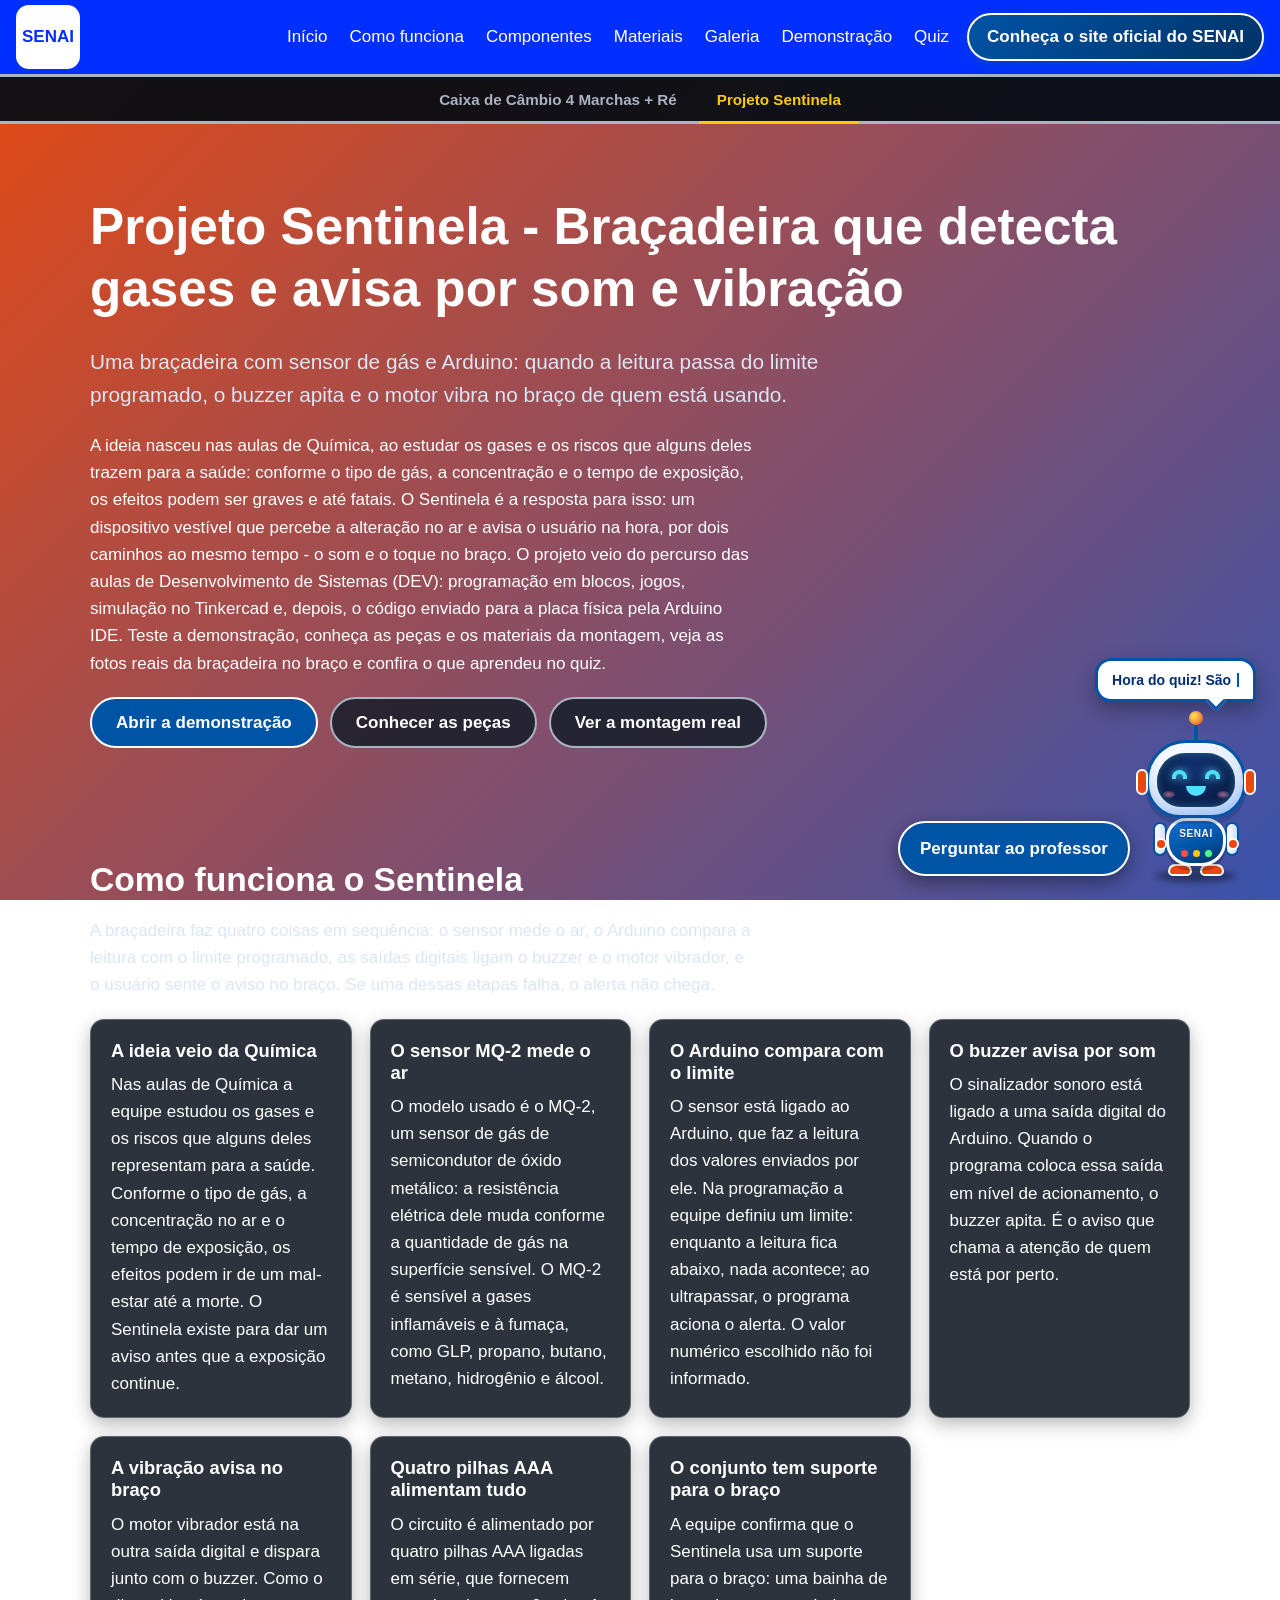
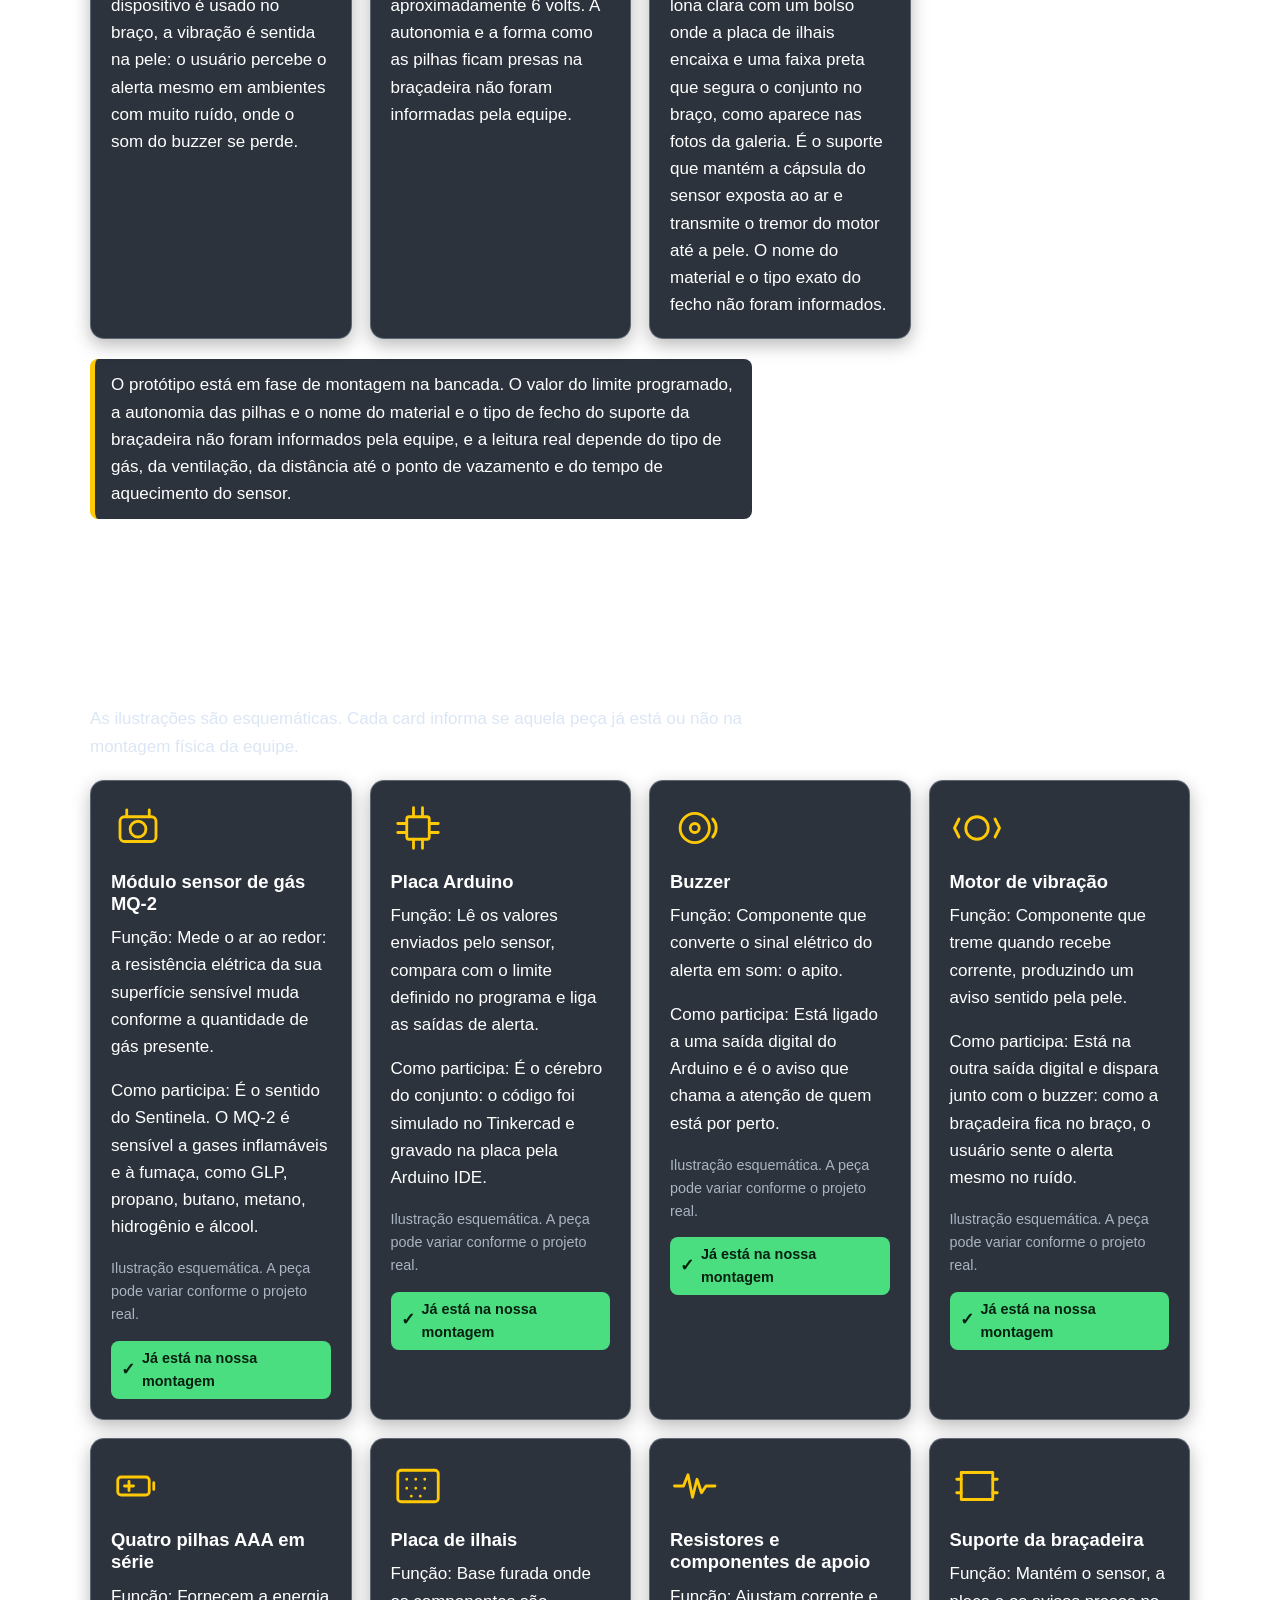
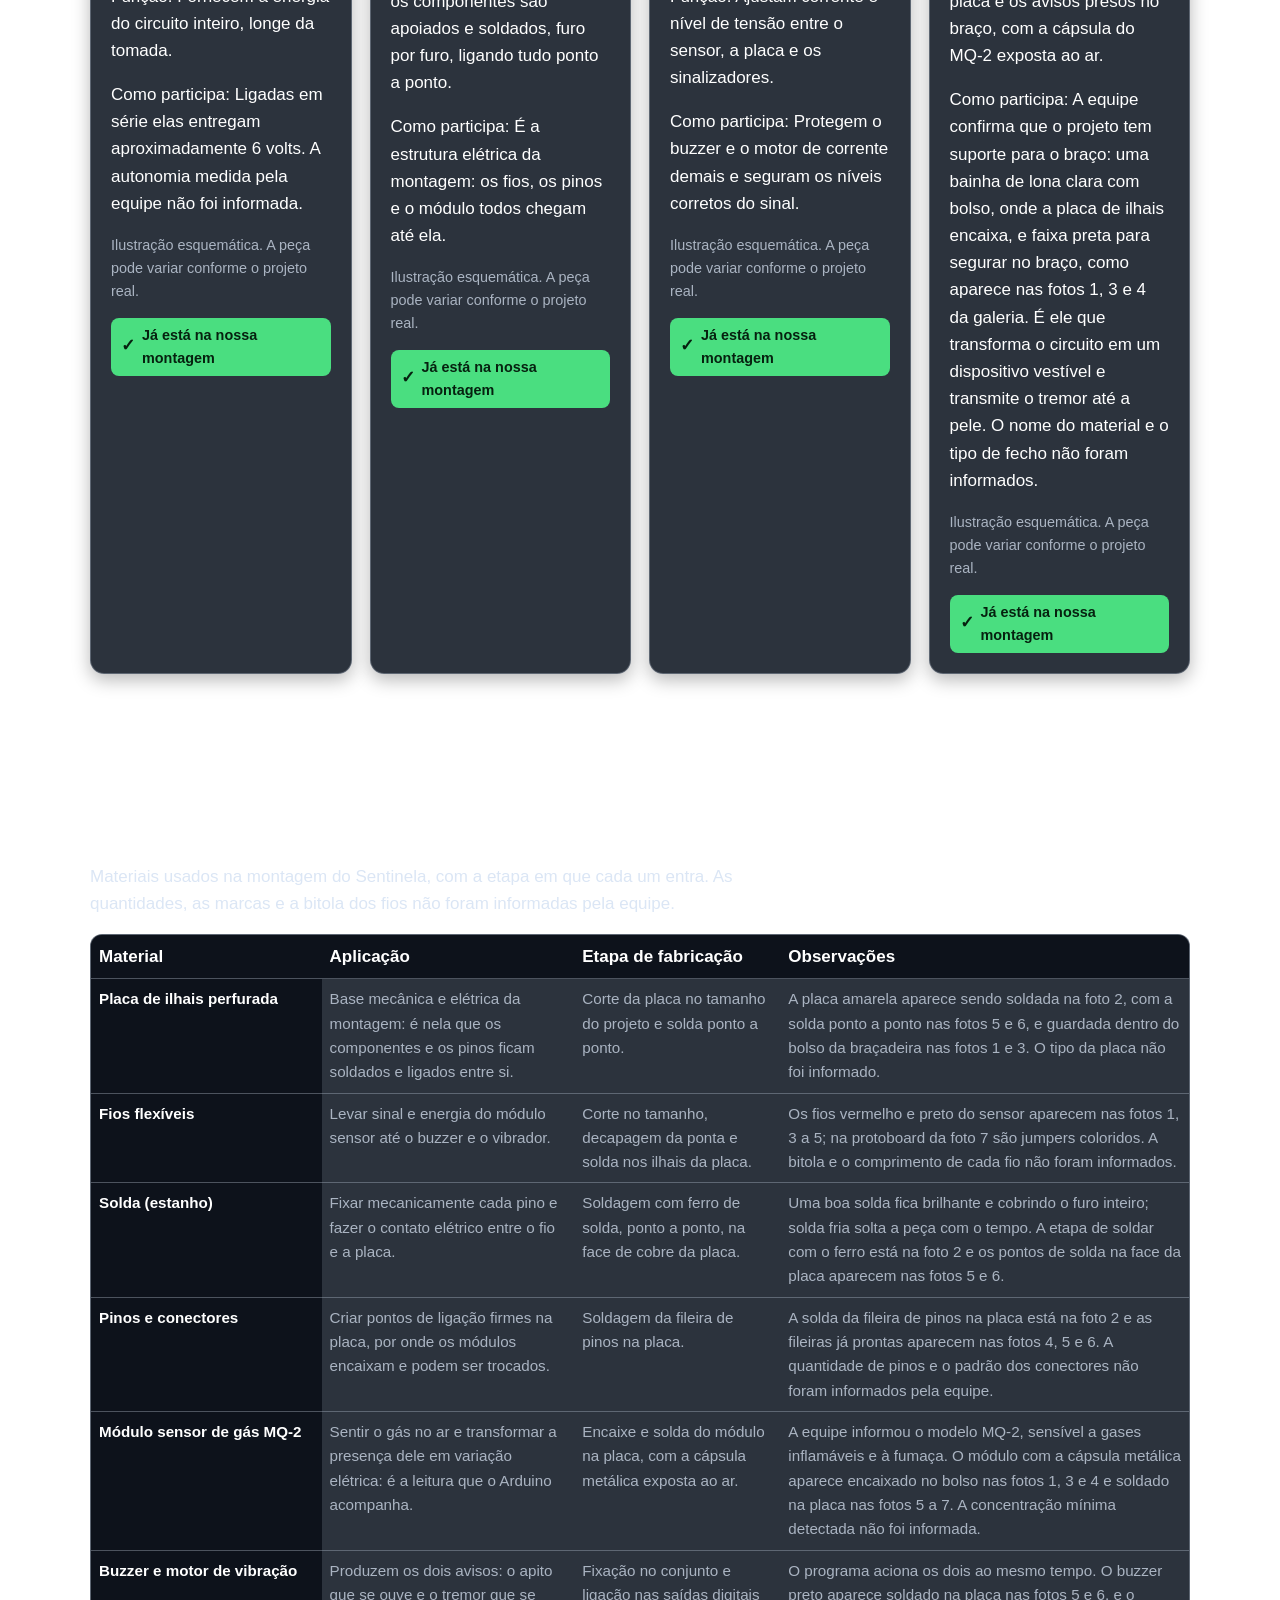
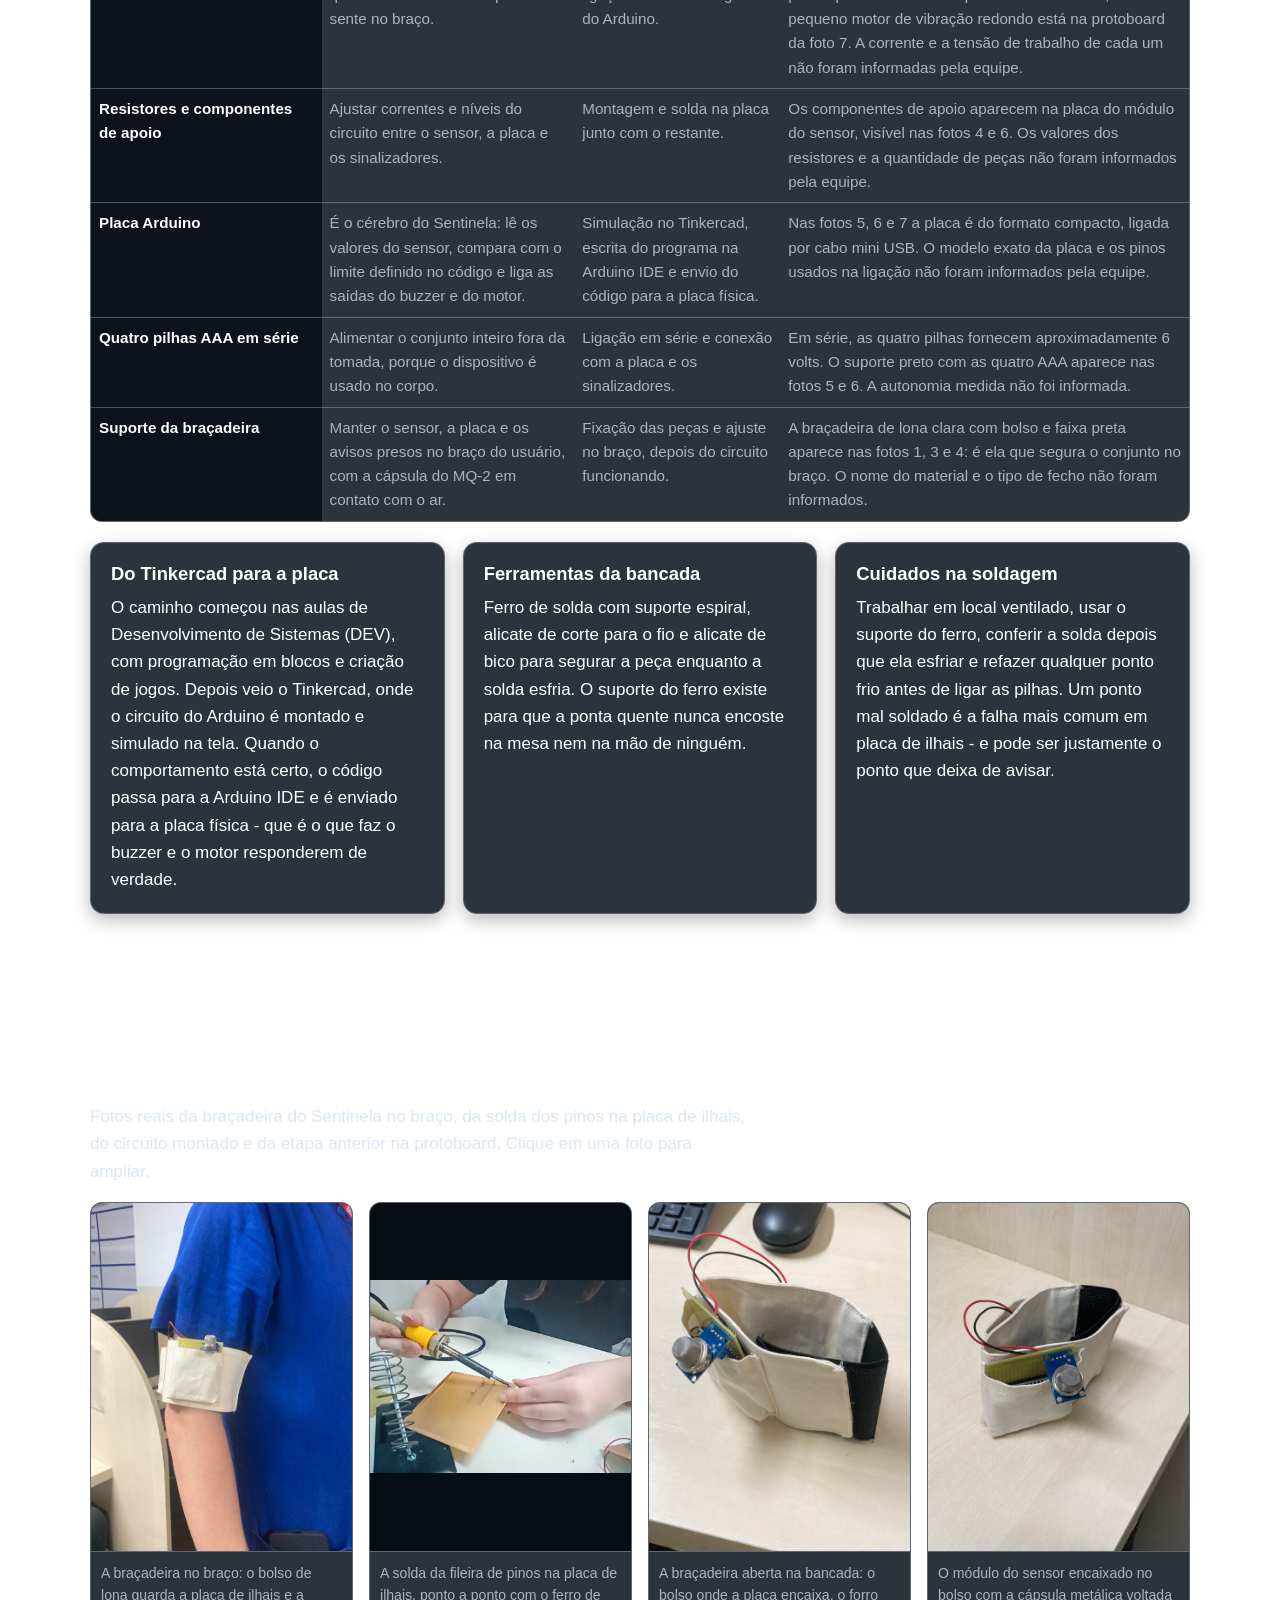
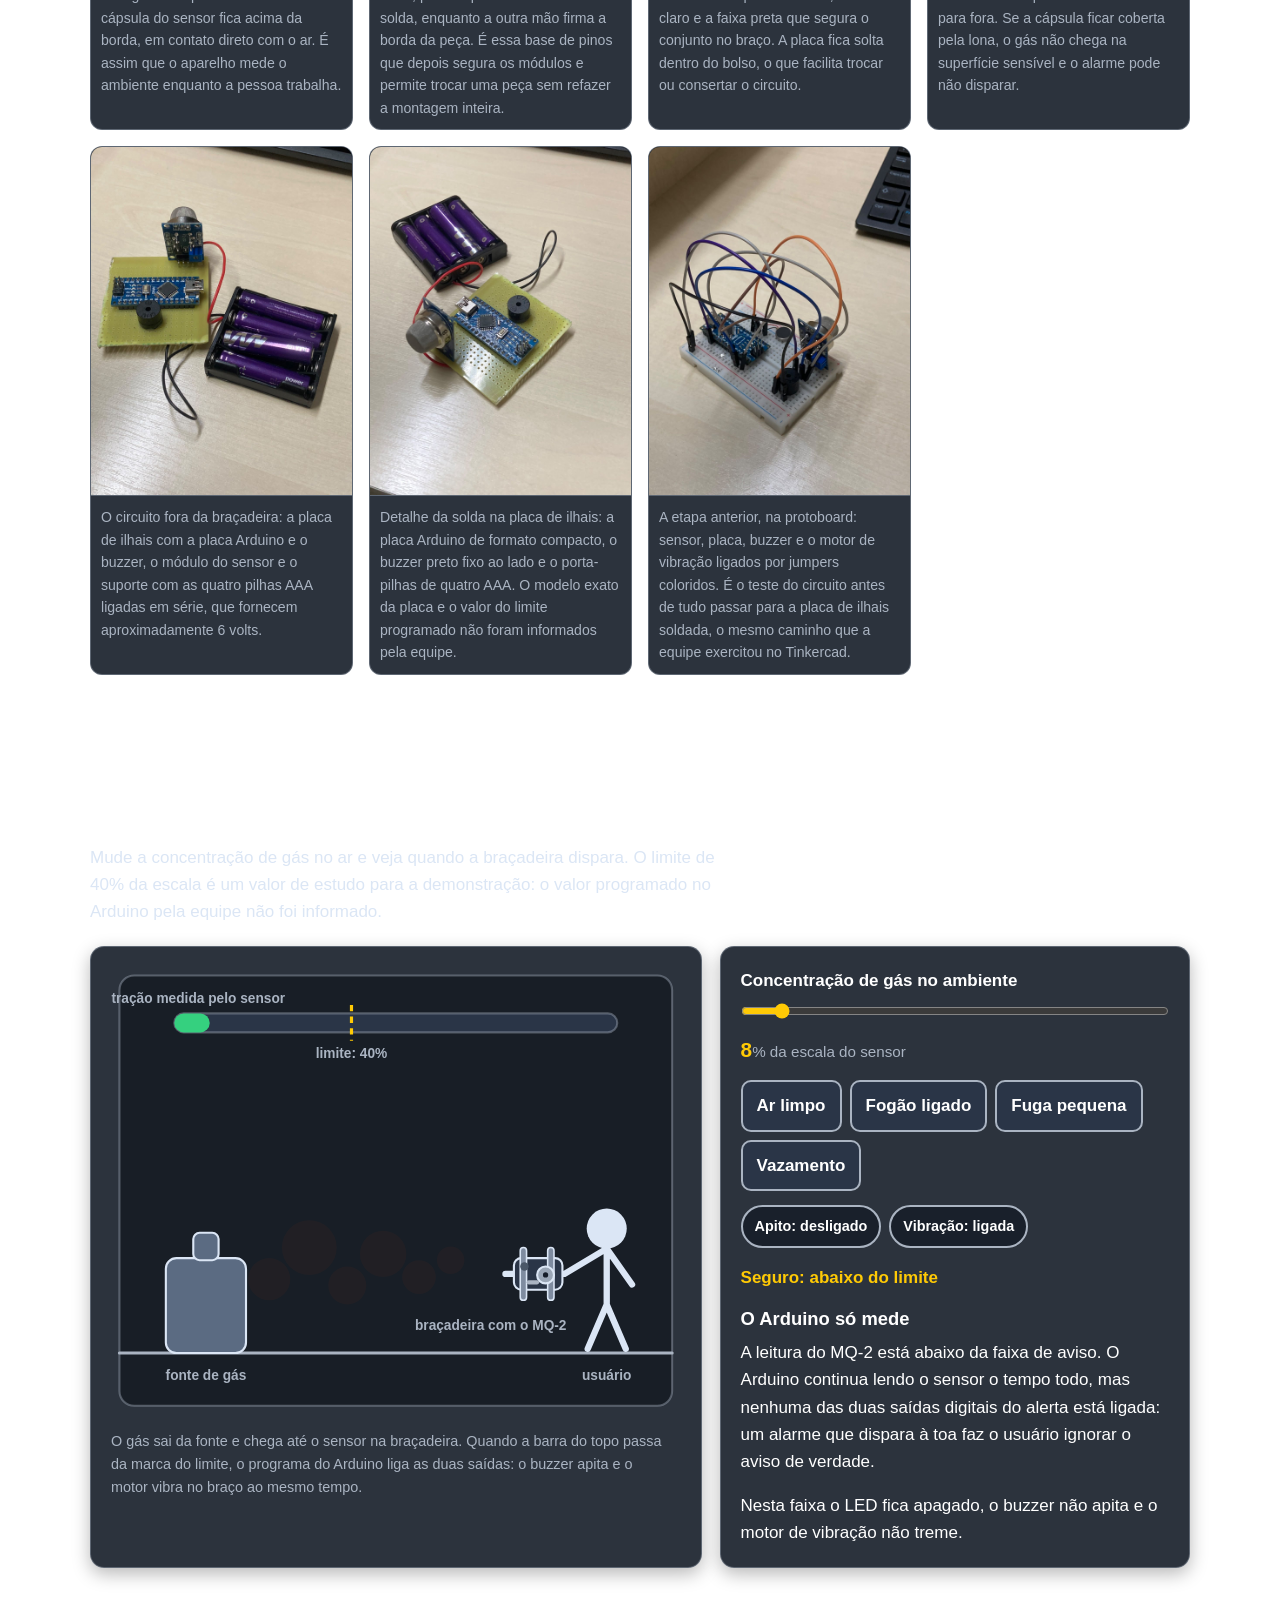
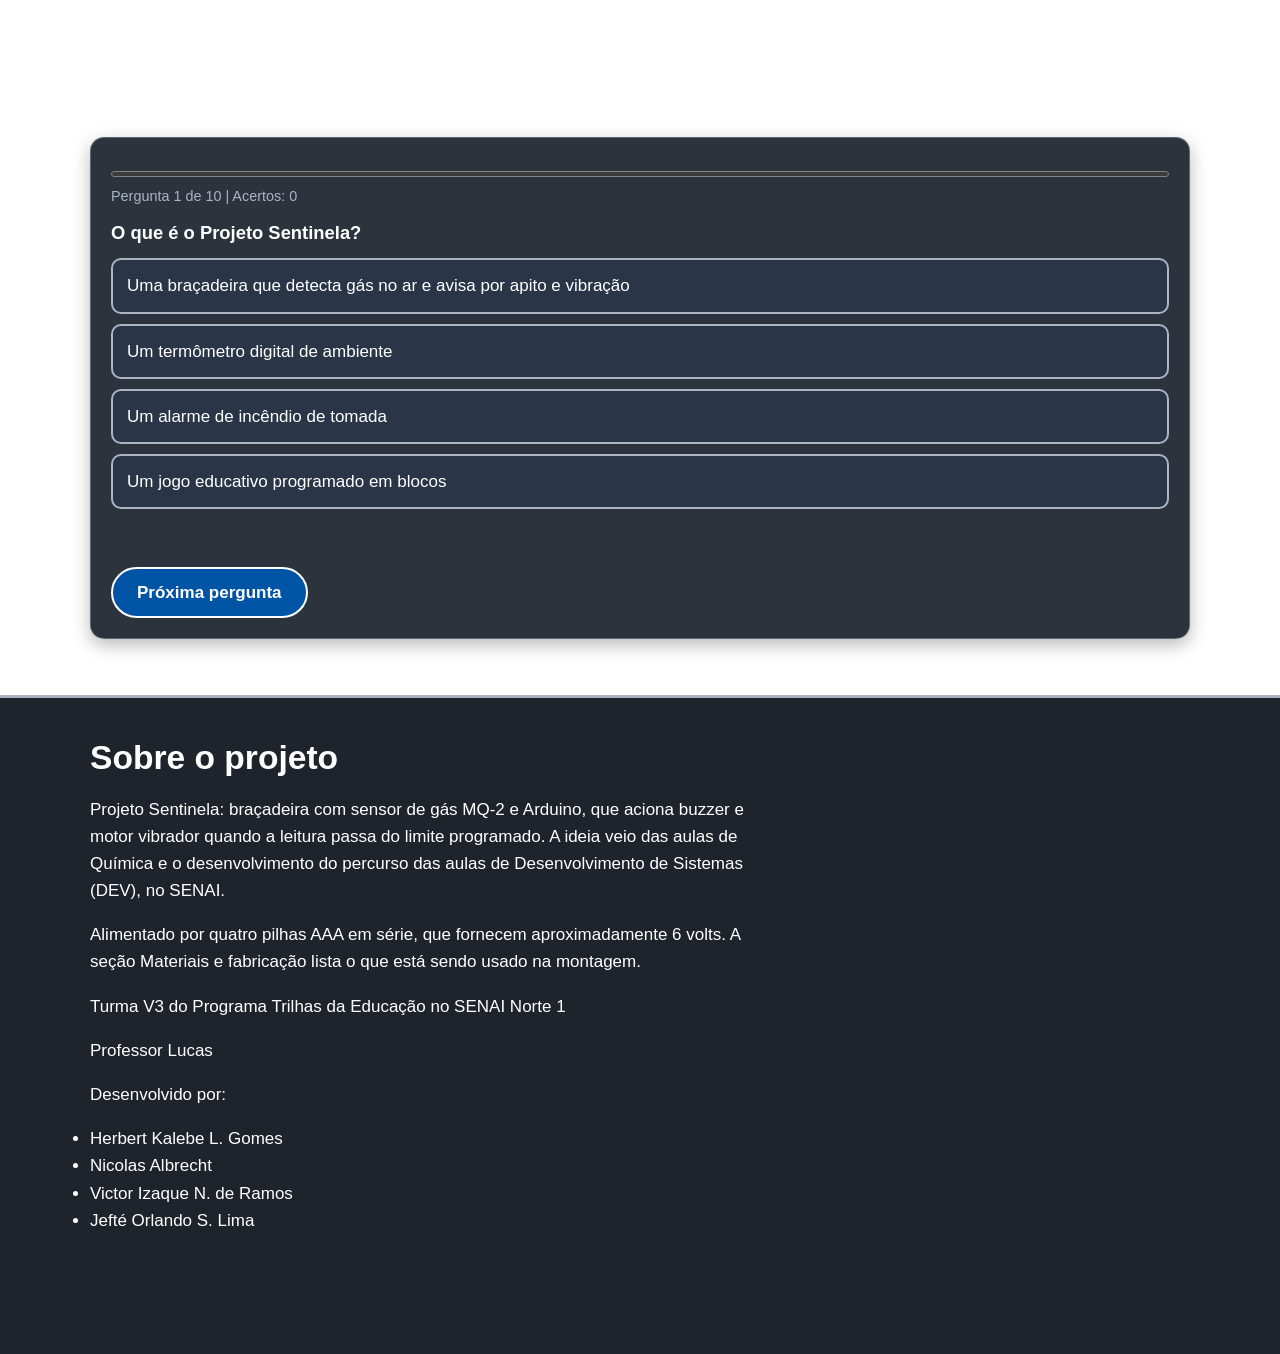
==== commit 83faf640: "Add files via upload" ====
--- a/Sentinela.html
+++ b/Sentinela.html
@@ -10,10 +10,10 @@
     <title>
       Projeto Sentinela — Braçadeira detectora de gases com Arduino | SENAI
     </title>
-    <link rel="stylesheet" href="Sentinela.css?v=4" />
+    <link rel="stylesheet" href="Sentinela.css?v=6" />
     <link rel="stylesheet" href="robo.css" />
     <script src="robo.js?v=2" defer></script>
-    <script src="Sentinela.js?v=9" defer></script>
+    <script src="Sentinela.js?v=11" defer></script>
     <link rel="icon" type="image/png" href="https://fiesc.com.br/sites/default/files/styles/cke_media_resize_large/public/2026-03/marca-fiesc-entidades_negativo-01.jpg?itok=ti1jmS_T">
   </head>
   <body>
@@ -83,13 +83,13 @@
             veio do percurso das aulas de Desenvolvimento de Sistemas (DEV):
             programação em blocos, jogos, simulação no Tinkercad e, depois, o
             código enviado para a placa física pela Arduino IDE. Teste a
-            demonstração, conheça as peças e os materiais da montagem e confira o
-            que aprendeu no quiz.
+            demonstração, conheça as peças e os materiais da montagem, veja as
+            fotos reais da braçadeira no braço e confira o que aprendeu no quiz.
           </p>
           <div class="acoes">
             <a class="btn" href="#demo">Abrir a demonstração</a>
             <a class="btn sec" href="#componentes">Conhecer as peças</a>
-            <a class="btn sec" href="#materiais">Ver os materiais</a>
+            <a class="btn sec" href="#galeria">Ver a montagem real</a>
           </div>
         </div>
       </section>
@@ -163,21 +163,21 @@
             <article class="card">
               <h3>O conjunto tem suporte para o braço</h3>
               <p>
-                A equipe confirma que o Sentinela usa um suporte para o braço: é
-                ele que mantém o sensor, a placa, o buzzer e o motor de vibração
-                presos no corpo, com a cápsula do MQ-2 exposta ao ar. Como o
-                aparelho fica em contato direto com a pele, é o suporte que
-                transmite o tremor até o usuário. O material e o tipo de fecho do
-                suporte não foram informados.
+                A equipe confirma que o Sentinela usa um suporte para o braço: uma
+                bainha de lona clara com um bolso onde a placa de ilhais encaixa e
+                uma faixa preta que segura o conjunto no braço, como aparece nas
+                fotos da galeria. É o suporte que mantém a cápsula do sensor
+                exposta ao ar e transmite o tremor do motor até a pele. O nome do
+                material e o tipo exato do fecho não foram informados.
               </p>
             </article>
           </div>
           <p class="aviso">
             O protótipo está em fase de montagem na bancada. O valor do limite
-            programado, a autonomia das pilhas e o material e o fecho do suporte da
-            braçadeira não foram informados pela equipe, e a leitura real depende
-            do tipo de gás, da ventilação, da distância até o ponto de vazamento e
-            do tempo de aquecimento do sensor.
+            programado, a autonomia das pilhas e o nome do material e o tipo de
+            fecho do suporte da braçadeira não foram informados pela equipe, e a
+            leitura real depende do tipo de gás, da ventilação, da distância até o
+            ponto de vazamento e do tempo de aquecimento do sensor.
           </p>
         </div>
       </section>
@@ -225,8 +225,9 @@
                     Corte da placa no tamanho do projeto e solda ponto a ponto.
                   </td>
                   <td>
-                    O tamanho cortado para o projeto e o tipo da placa não foram
-                    informados pela equipe.
+                    A placa amarela aparece sendo soldada na foto 2, com a solda
+                    ponto a ponto nas fotos 5 e 6, e guardada dentro do bolso da
+                    braçadeira nas fotos 1 e 3. O tipo da placa não foi informado.
                   </td>
                 </tr>
                 <tr>
@@ -240,8 +241,9 @@
                     placa.
                   </td>
                   <td>
-                    A bitola e o comprimento de cada fio não foram informados pela
-                    equipe.
+                    Os fios vermelho e preto do sensor aparecem nas fotos 1, 3 a
+                    5; na protoboard da foto 7 são jumpers coloridos. A bitola e o
+                    comprimento de cada fio não foram informados.
                   </td>
                 </tr>
                 <tr>
@@ -256,7 +258,9 @@
                   </td>
                   <td>
                     Uma boa solda fica brilhante e cobrindo o furo inteiro; solda
-                    fria solta a peça com o tempo.
+                    fria solta a peça com o tempo. A etapa de soldar com o ferro
+                    está na foto 2 e os pontos de solda na face da placa aparecem
+                    nas fotos 5 e 6.
                   </td>
                 </tr>
                 <tr>
@@ -267,8 +271,10 @@
                   </td>
                   <td>Soldagem da fileira de pinos na placa.</td>
                   <td>
-                    A quantidade de pinos e o padrão dos conectores não foram
-                    informados pela equipe.
+                    A solda da fileira de pinos na placa está na foto 2 e as
+                    fileiras já prontas aparecem nas fotos 4, 5 e 6. A quantidade
+                    de pinos e o padrão dos conectores não foram informados pela
+                    equipe.
                   </td>
                 </tr>
                 <tr>
@@ -282,8 +288,10 @@
                     exposta ao ar.
                   </td>
                   <td>
-                    O modelo é o MQ-2, sensível a gases inflamáveis e à fumaça. A
-                    concentração mínima que ele detecta não foi informada.
+                    A equipe informou o modelo MQ-2, sensível a gases inflamáveis
+                    e à fumaça. O módulo com a cápsula metálica aparece encaixado
+                    no bolso nas fotos 1, 3 e 4 e soldado na placa nas fotos 5 a 7.
+                    A concentração mínima detectada não foi informada.
                   </td>
                 </tr>
                 <tr>
@@ -296,8 +304,10 @@
                     Fixação no conjunto e ligação nas saídas digitais do Arduino.
                   </td>
                   <td>
-                    O programa aciona os dois ao mesmo tempo; a corrente e a tensão
-                    de trabalho de cada um não foram informadas pela equipe.
+                    O programa aciona os dois ao mesmo tempo. O buzzer preto
+                    aparece soldado na placa nas fotos 5 e 6, e o pequeno motor de
+                    vibração redondo está na protoboard da foto 7. A corrente e a
+                    tensão de trabalho de cada um não foram informadas pela equipe.
                   </td>
                 </tr>
                 <tr>
@@ -308,8 +318,9 @@
                   </td>
                   <td>Montagem e solda na placa junto com o restante.</td>
                   <td>
-                    Os valores dos resistores e a quantidade de componentes de
-                    apoio não foram informados pela equipe.
+                    Os componentes de apoio aparecem na placa do módulo do sensor,
+                    visível nas fotos 4 e 6. Os valores dos resistores e a
+                    quantidade de peças não foram informados pela equipe.
                   </td>
                 </tr>
                 <tr>
@@ -324,8 +335,9 @@
                     envio do código para a placa física.
                   </td>
                   <td>
-                    O modelo exato da placa e os pinos usados na ligação não foram
-                    informados pela equipe.
+                    Nas fotos 5, 6 e 7 a placa é do formato compacto, ligada por
+                    cabo mini USB. O modelo exato da placa e os pinos usados na
+                    ligação não foram informados pela equipe.
                   </td>
                 </tr>
                 <tr>
@@ -338,7 +350,8 @@
                     Ligação em série e conexão com a placa e os sinalizadores.
                   </td>
                   <td>
-                    Em série, as quatro pilhas fornecem aproximadamente 6 volts. A
+                    Em série, as quatro pilhas fornecem aproximadamente 6 volts. O
+                    suporte preto com as quatro AAA aparece nas fotos 5 e 6. A
                     autonomia medida não foi informada.
                   </td>
                 </tr>
@@ -353,9 +366,9 @@
                     funcionando.
                   </td>
                   <td>
-                    A equipe confirma que o suporte para o braço faz parte do
-                    projeto: é ele que segura o conjunto no corpo. O material e o
-                    tipo de fecho não foram informados.
+                    A braçadeira de lona clara com bolso e faixa preta aparece nas
+                    fotos 1, 3 e 4: é ela que segura o conjunto no braço. O nome do
+                    material e o tipo de fecho não foram informados.
                   </td>
                 </tr>
               </tbody>
@@ -399,24 +412,142 @@
         <div class="miolo">
           <h2>Galeria da montagem</h2>
           <p class="intro">
-            A galeria está em manutenção: as fotos da montagem do Sentinela na
-            bancada estão sendo atualizadas pela equipe e em breve voltaremos com
-            as imagens.
+            Fotos reais da braçadeira do Sentinela no braço, da solda dos pinos na
+            placa de ilhais, do circuito montado e da etapa anterior na protoboard.
+            Clique em uma foto para ampliar.
           </p>
           <div class="galeria" id="galeria-lista">
-            <article class="card manutencoes">
-              <h3>Em manutenção</h3>
-              <p>
-                Logo teremos imagens da solda na placa de ilhais, do módulo do
-                sensor MQ-2 e da braçadeira pronta no braço. Enquanto isso, a
-                Demonstração do alarme mostra o aparelho funcionando e o Quiz
-                continua disponível.
-              </p>
-              <p>
-                <a class="btn sec" href="#demo">Ver a demonstração</a>
-                <a class="btn sec" href="#quiz">Ir para o quiz</a>
-              </p>
-            </article>
+            <figure class="foto">
+              <button
+                type="button"
+                class="foto-btn"
+                aria-label="Ampliar a foto da braçadeira usada no braço"
+              >
+                <img
+                  src="imagens/sentinela/01-bracadadeira-no-braco.jpg"
+                  alt="Braçadeira de lona clara presa no braço de uma pessoa de uniforme azul: um bolso guarda a placa do circuito e a cápsula metálica do sensor aparece acima da borda do bolso."
+                  loading="lazy"
+                />
+              </button>
+              <figcaption>
+                A braçadeira no braço: o bolso de lona guarda a placa de ilhais e
+                a cápsula do sensor fica acima da borda, em contato direto com o
+                ar. É assim que o aparelho mede o ambiente enquanto a pessoa
+                trabalha.
+              </figcaption>
+            </figure>
+            <figure class="foto">
+              <button
+                type="button"
+                class="foto-btn"
+                aria-label="Ampliar a foto da solda da fileira de pinos na placa de ilhais"
+              >
+                <img
+                  src="imagens/sentinela/02-soldando-pinos-na-placa.jpg"
+                  alt="Duas mãos soldam uma fileira de pinos em uma placa de ilhais amarela apoiada na bancada: a mão esquerda segura o ferro de solda de cabo amarelo e encosta a ponta no pino, e a mão direita firma a borda da placa."
+                  loading="lazy"
+                />
+              </button>
+              <figcaption>
+                A solda da fileira de pinos na placa de ilhais, ponto a ponto com o
+                ferro de solda, enquanto a outra mão firma a borda da peça. É essa
+                base de pinos que depois segura os módulos e permite trocar uma
+                peça sem refazer a montagem inteira.
+              </figcaption>
+            </figure>
+            <figure class="foto">
+              <button
+                type="button"
+                class="foto-btn"
+                aria-label="Ampliar a foto da braçadeira aberta sobre a bancada"
+              >
+                <img
+                  src="imagens/sentinela/03-bracadadeira-aberta-na-bancada.jpg"
+                  alt="Braçadeira de lona clara aberta sobre a bancada, mostrando o bolso interno onde a placa encaixa, o forro claro e a faixa preta que envolve o braço."
+                  loading="lazy"
+                />
+              </button>
+              <figcaption>
+                A braçadeira aberta na bancada: o bolso onde a placa encaixa, o
+                forro claro e a faixa preta que segura o conjunto no braço. A
+                placa fica solta dentro do bolso, o que facilita trocar ou
+                consertar o circuito.
+              </figcaption>
+            </figure>
+            <figure class="foto">
+              <button
+                type="button"
+                class="foto-btn"
+                aria-label="Ampliar a foto do módulo do sensor encaixado na braçadeira"
+              >
+                <img
+                  src="imagens/sentinela/04-sensor-encaixado-na-bracadadeira.jpg"
+                  alt="Módulo do sensor de gás com cápsula metálica encaixado no bolso da braçadeira, com a cápsula voltada para fora da lona."
+                  loading="lazy"
+                />
+              </button>
+              <figcaption>
+                O módulo do sensor encaixado no bolso com a cápsula metálica
+                voltada para fora. Se a cápsula ficar coberta pela lona, o gás não
+                chega na superfície sensível e o alarme pode não disparar.
+              </figcaption>
+            </figure>
+            <figure class="foto">
+              <button
+                type="button"
+                class="foto-btn"
+                aria-label="Ampliar a foto do circuito montado na placa de ilhais com as pilhas"
+              >
+                <img
+                  src="imagens/sentinela/05-circuito-na-placa-de-ilhais.jpg"
+                  alt="Circuito fora da braçadeira: placa de ilhais amarela com uma placa Arduino azul e um buzzer preto soldados, o módulo do sensor de gás em pé na placa e um suporte preto com quatro pilhas AAA roxas ao lado."
+                  loading="lazy"
+                />
+              </button>
+              <figcaption>
+                O circuito fora da braçadeira: a placa de ilhais com a placa
+                Arduino e o buzzer, o módulo do sensor e o suporte com as quatro
+                pilhas AAA ligadas em série, que fornecem aproximadamente 6 volts.
+              </figcaption>
+            </figure>
+            <figure class="foto">
+              <button
+                type="button"
+                class="foto-btn"
+                aria-label="Ampliar o detalhe da placa Arduino, do buzzer e do porta-pilhas"
+              >
+                <img
+                  src="imagens/sentinela/06-detalhe-placa-buzzer-e-pilhas.jpg"
+                  alt="Detalhe da placa de ilhais: a placa Arduino de formato compacto com conector mini USB, o buzzer preto soldado ao lado e o porta-pilhas aberto com quatro pilhas AAA roxas encaixadas em série."
+                  loading="lazy"
+                />
+              </button>
+              <figcaption>
+                Detalhe da solda na placa de ilhais: a placa Arduino de formato
+                compacto, o buzzer preto fixo ao lado e o porta-pilhas de quatro
+                AAA. O modelo exato da placa e o valor do limite programado não
+                foram informados pela equipe.
+              </figcaption>
+            </figure>
+            <figure class="foto">
+              <button
+                type="button"
+                class="foto-btn"
+                aria-label="Ampliar a foto do protótipo na protoboard com jumpers coloridos"
+              >
+                <img
+                  src="imagens/sentinela/07-protoboard-com-jumpers.jpg"
+                  alt="Protótipo montado em uma protoboard branca: placa Arduino azul, módulo do sensor de gás, buzzer e um pequeno motor de vibração redondo, ligados por jumpers coloridos em arco."
+                  loading="lazy"
+                />
+              </button>
+              <figcaption>
+                A etapa anterior, na protoboard: sensor, placa, buzzer e o motor
+                de vibração ligados por jumpers coloridos. É o teste do circuito
+                antes de tudo passar para a placa de ilhais soldada, o mesmo
+                caminho que a equipe exercitou no Tinkercad.
+              </figcaption>
+            </figure>
           </div>
           <dialog id="lightbox" aria-label="Foto ampliada">
             <img id="lb-img" src="" alt="" />
--- a/Sentinela.css
+++ b/Sentinela.css
@@ -382,23 +382,6 @@
   gap: 16px;
   margin-top: 8px;
 }
-.manutencoes {
-  grid-column: 1 / -1;
-  text-align: center;
-  border-style: dashed;
-  padding: 28px 20px;
-}
-.manutencoes h3 {
-  color: var(--amarelo);
-}
-.manutencoes p {
-  max-width: 62ch;
-  margin-left: auto;
-  margin-right: auto;
-}
-.manutencoes .btn {
-  margin-top: 14px;
-}
 .foto {
   margin: 0;
   background: rgba(22, 29, 41, 0.9);
@@ -417,7 +400,7 @@
 .foto img {
   display: block;
   width: 100%;
-  aspect-ratio: 4/3;
+  aspect-ratio: 3/4;
   object-fit: contain;
   background: #080d14;
   transition:
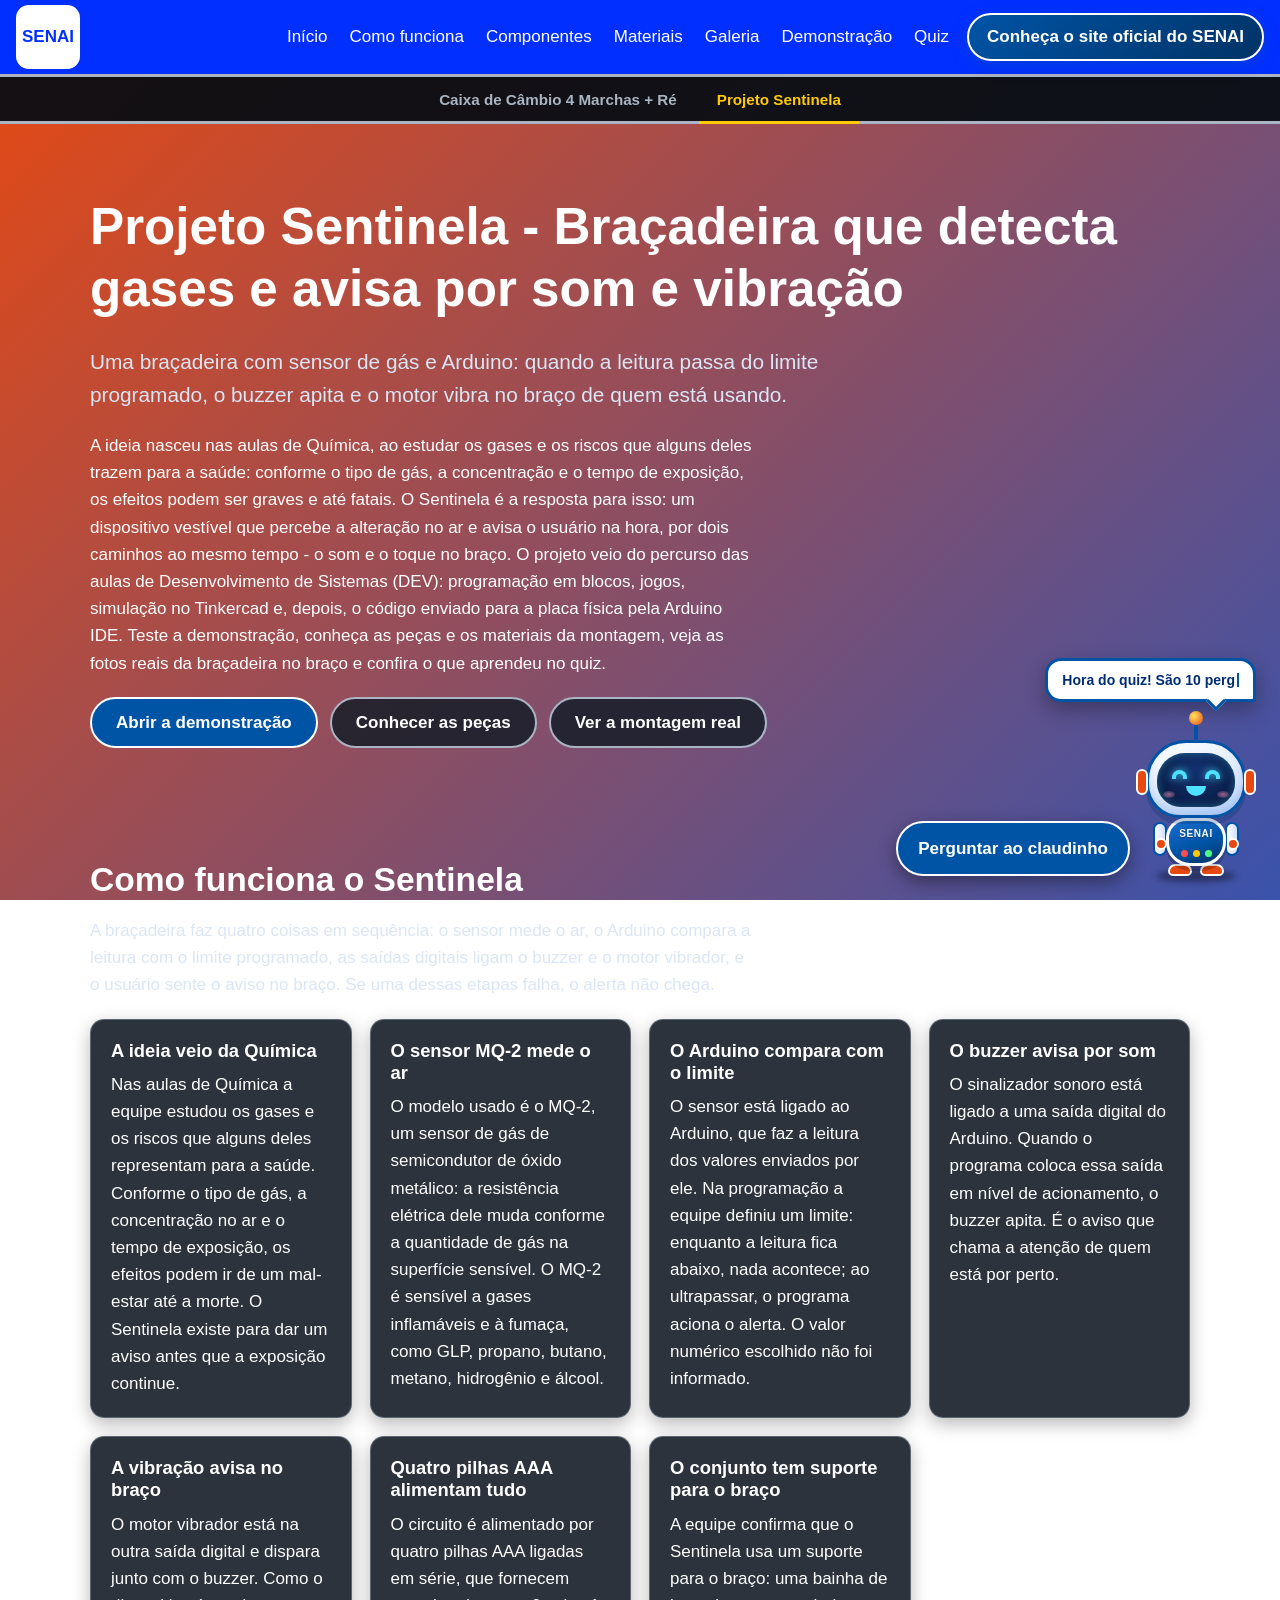
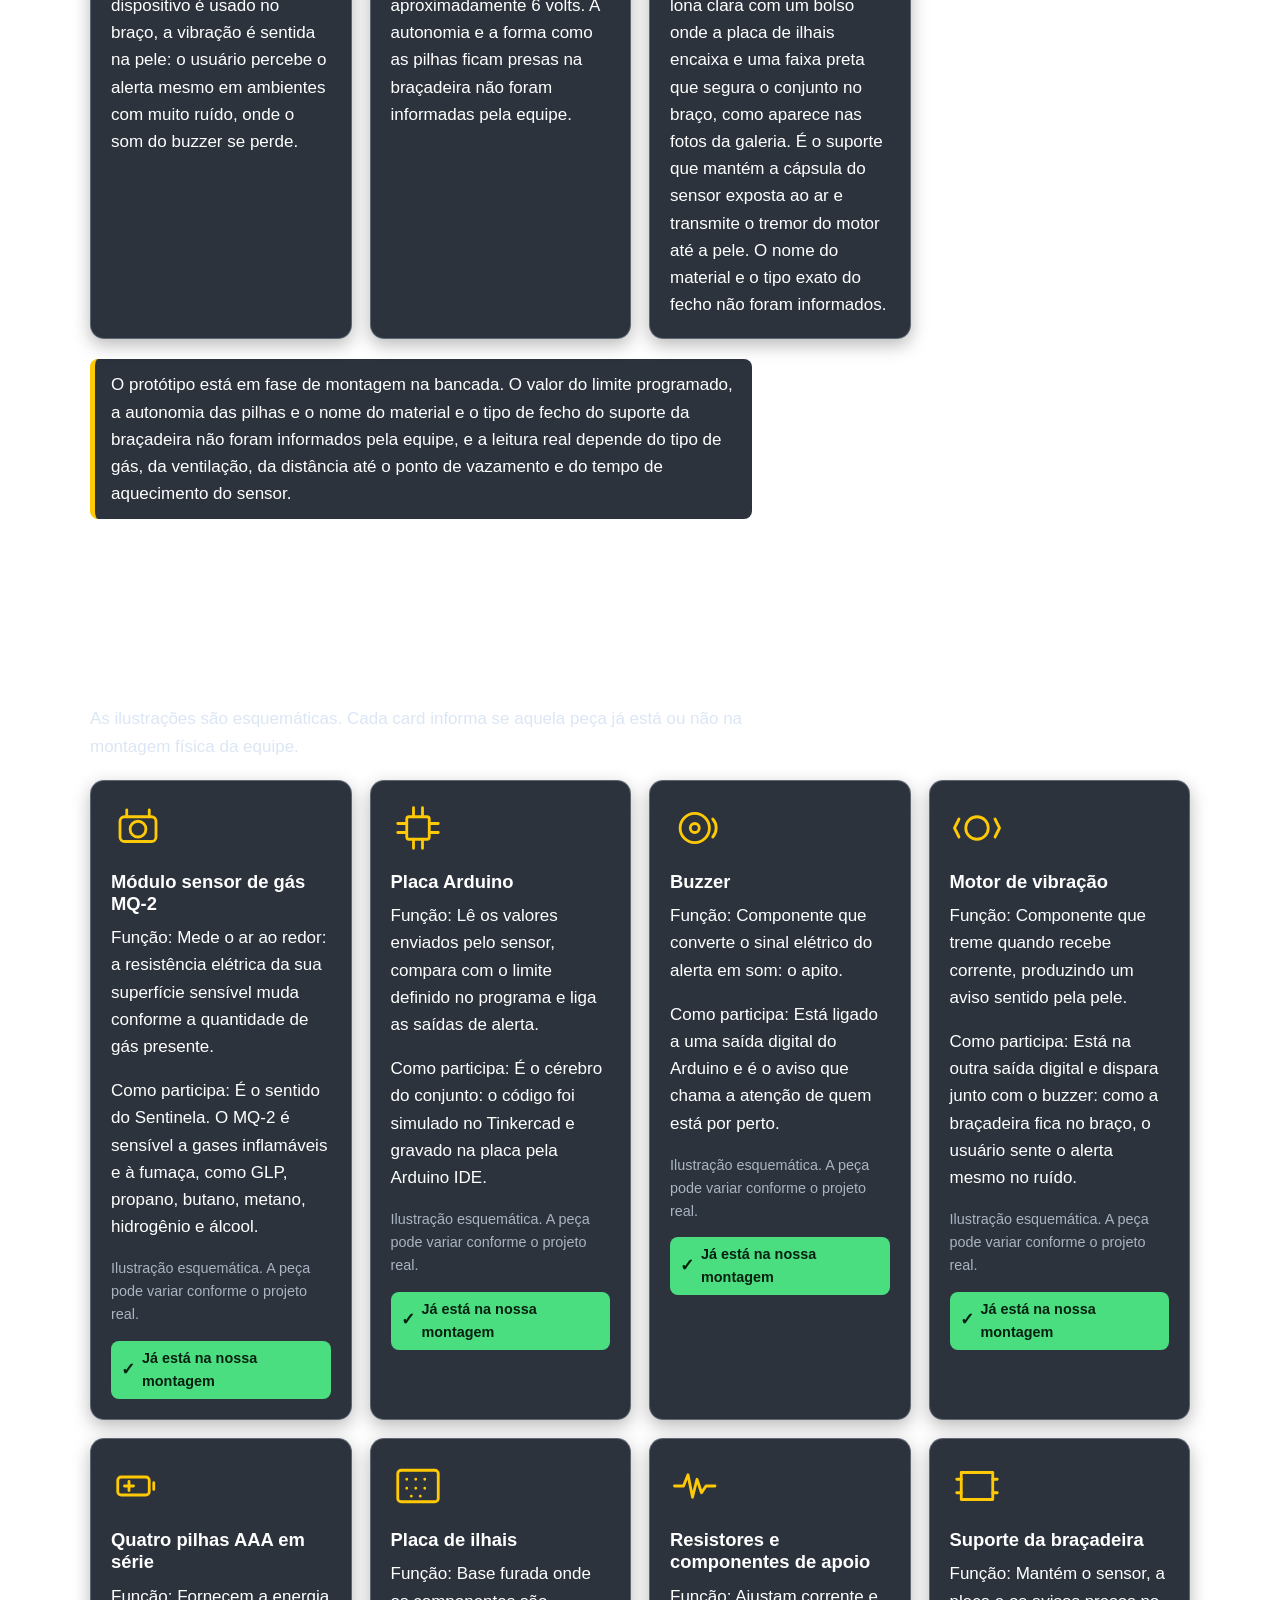
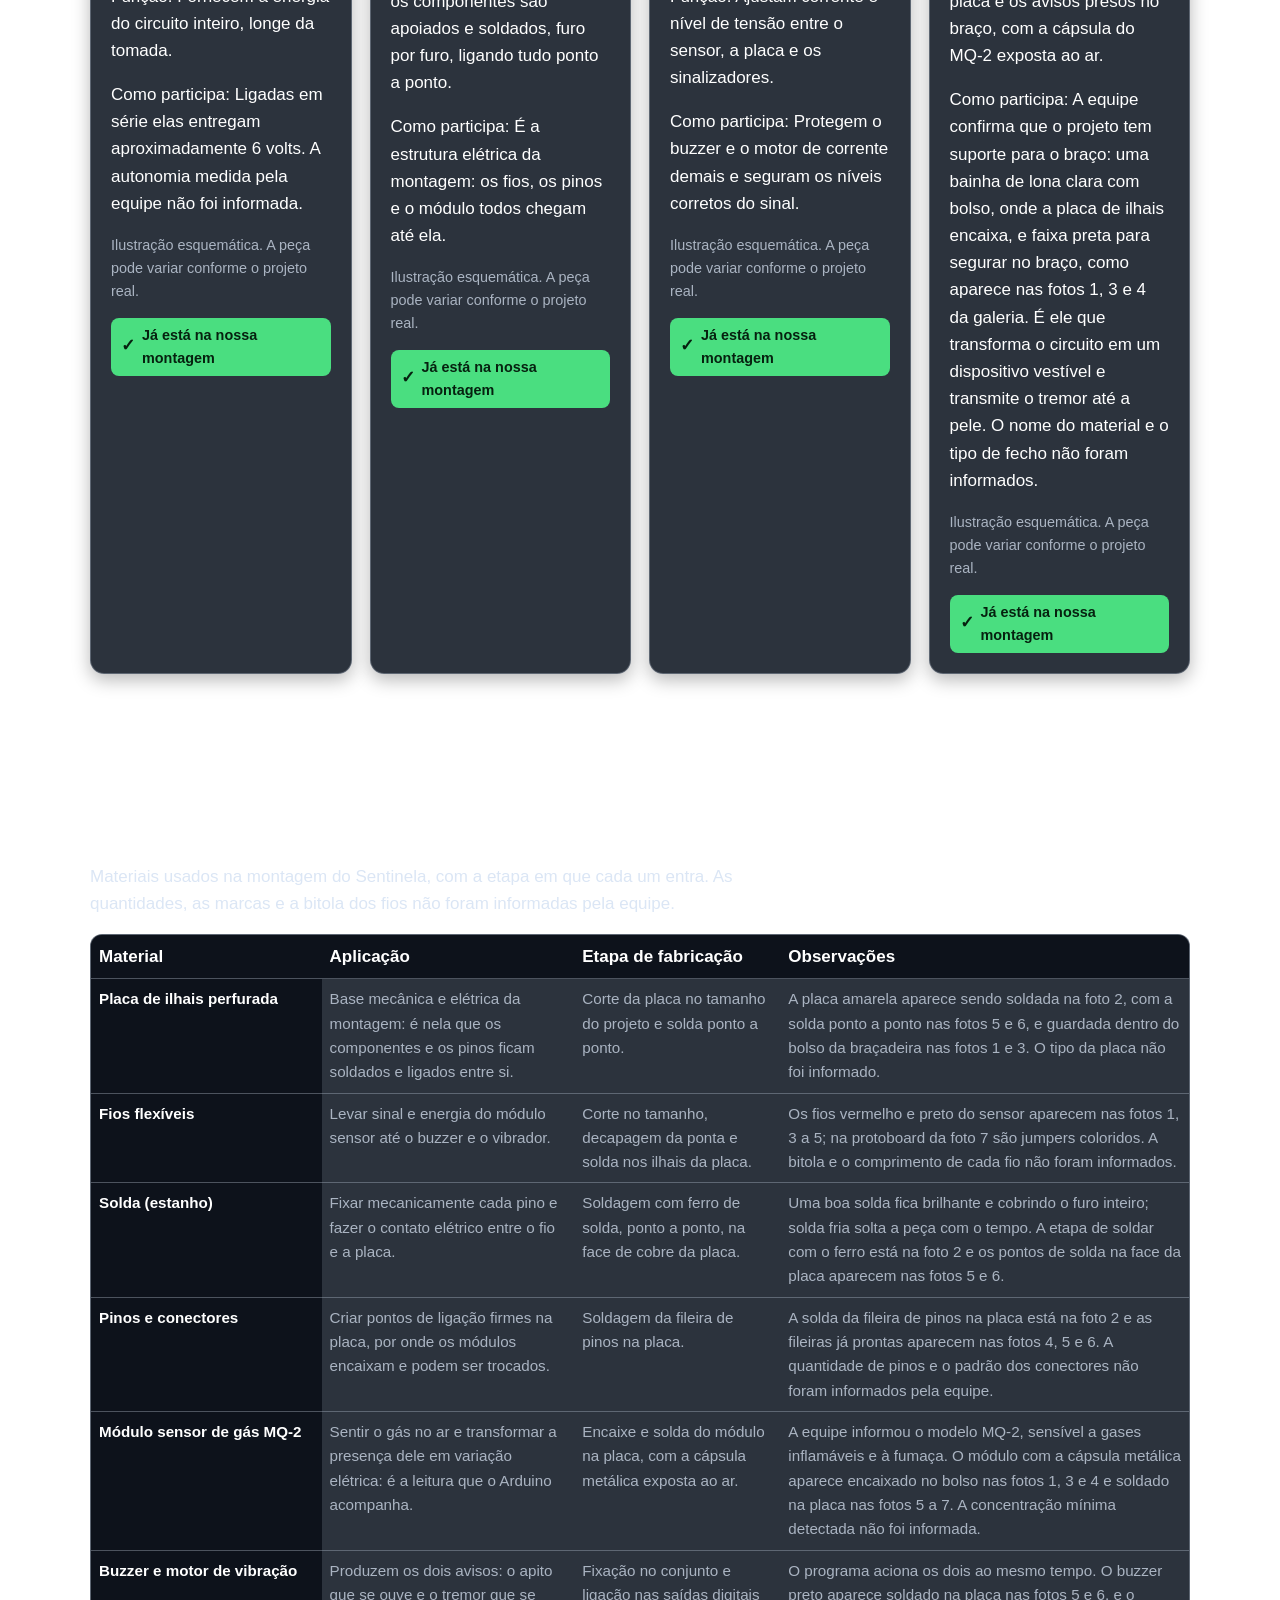
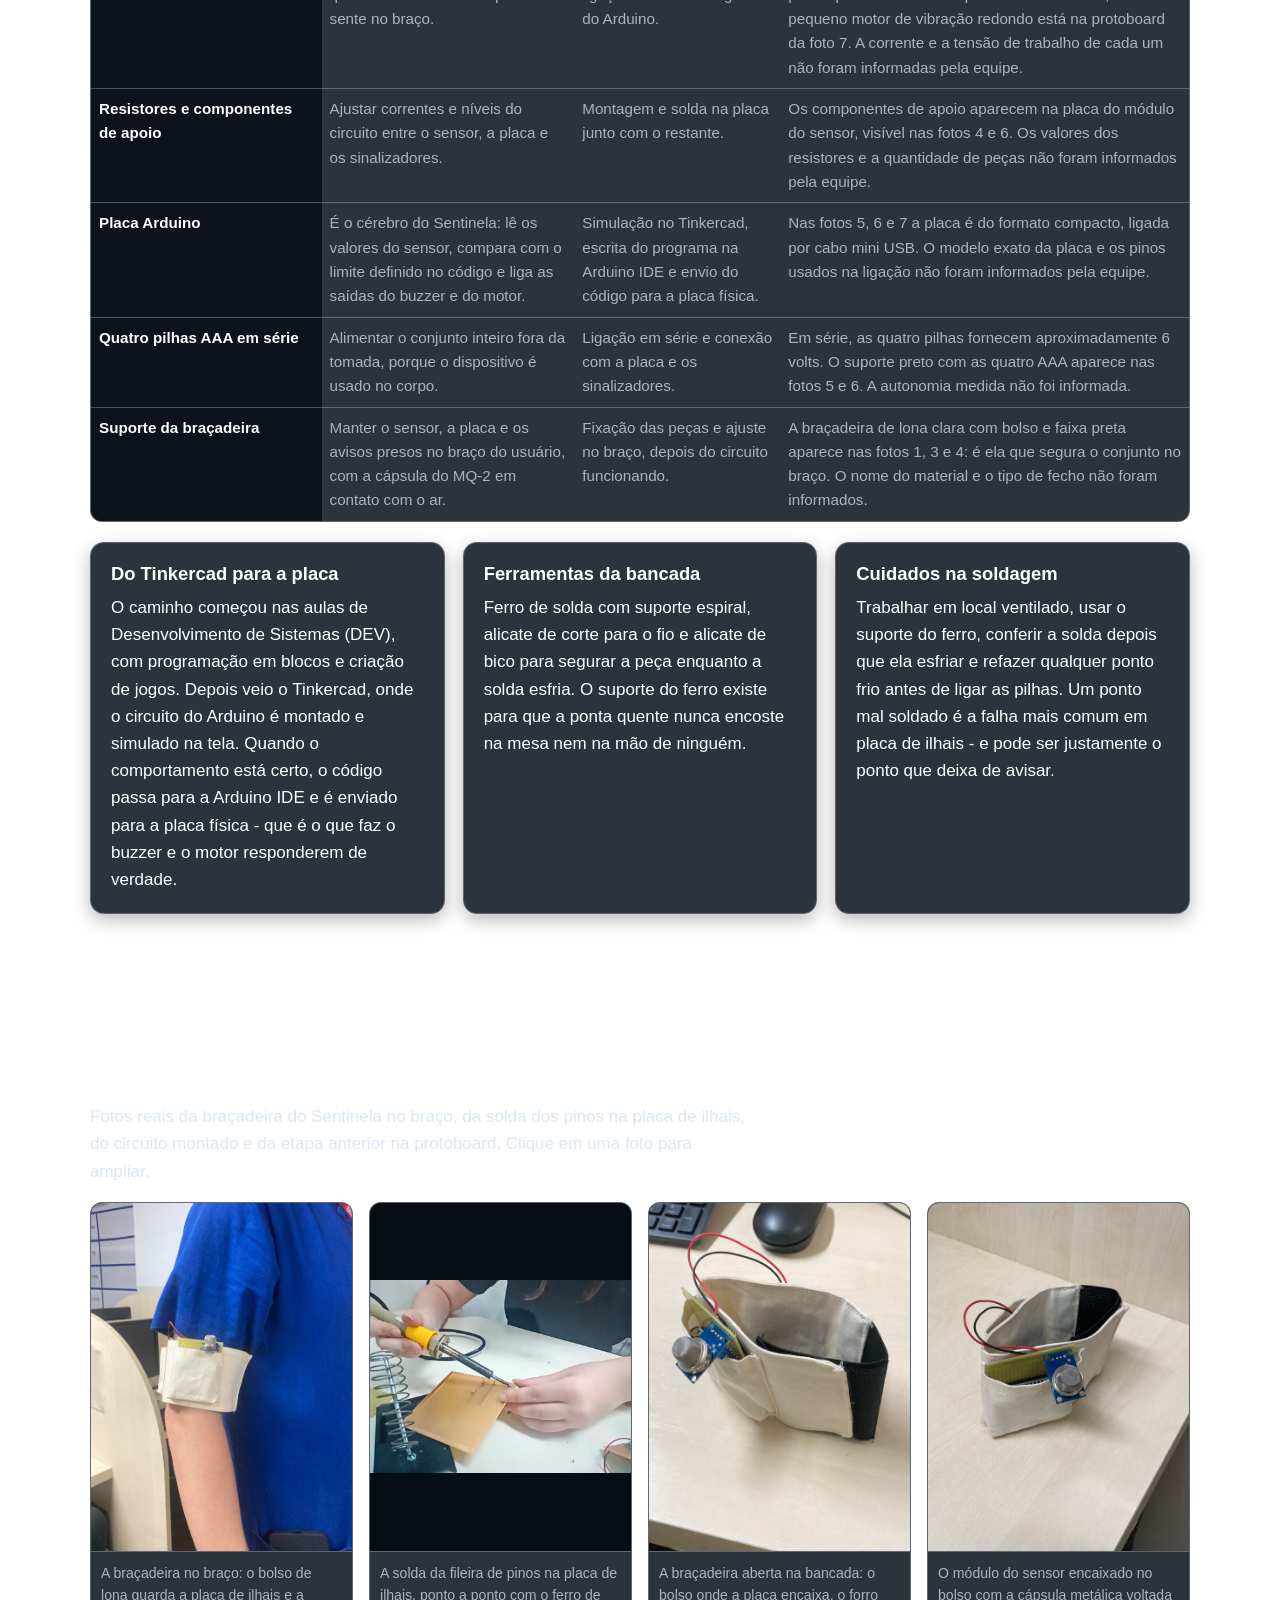
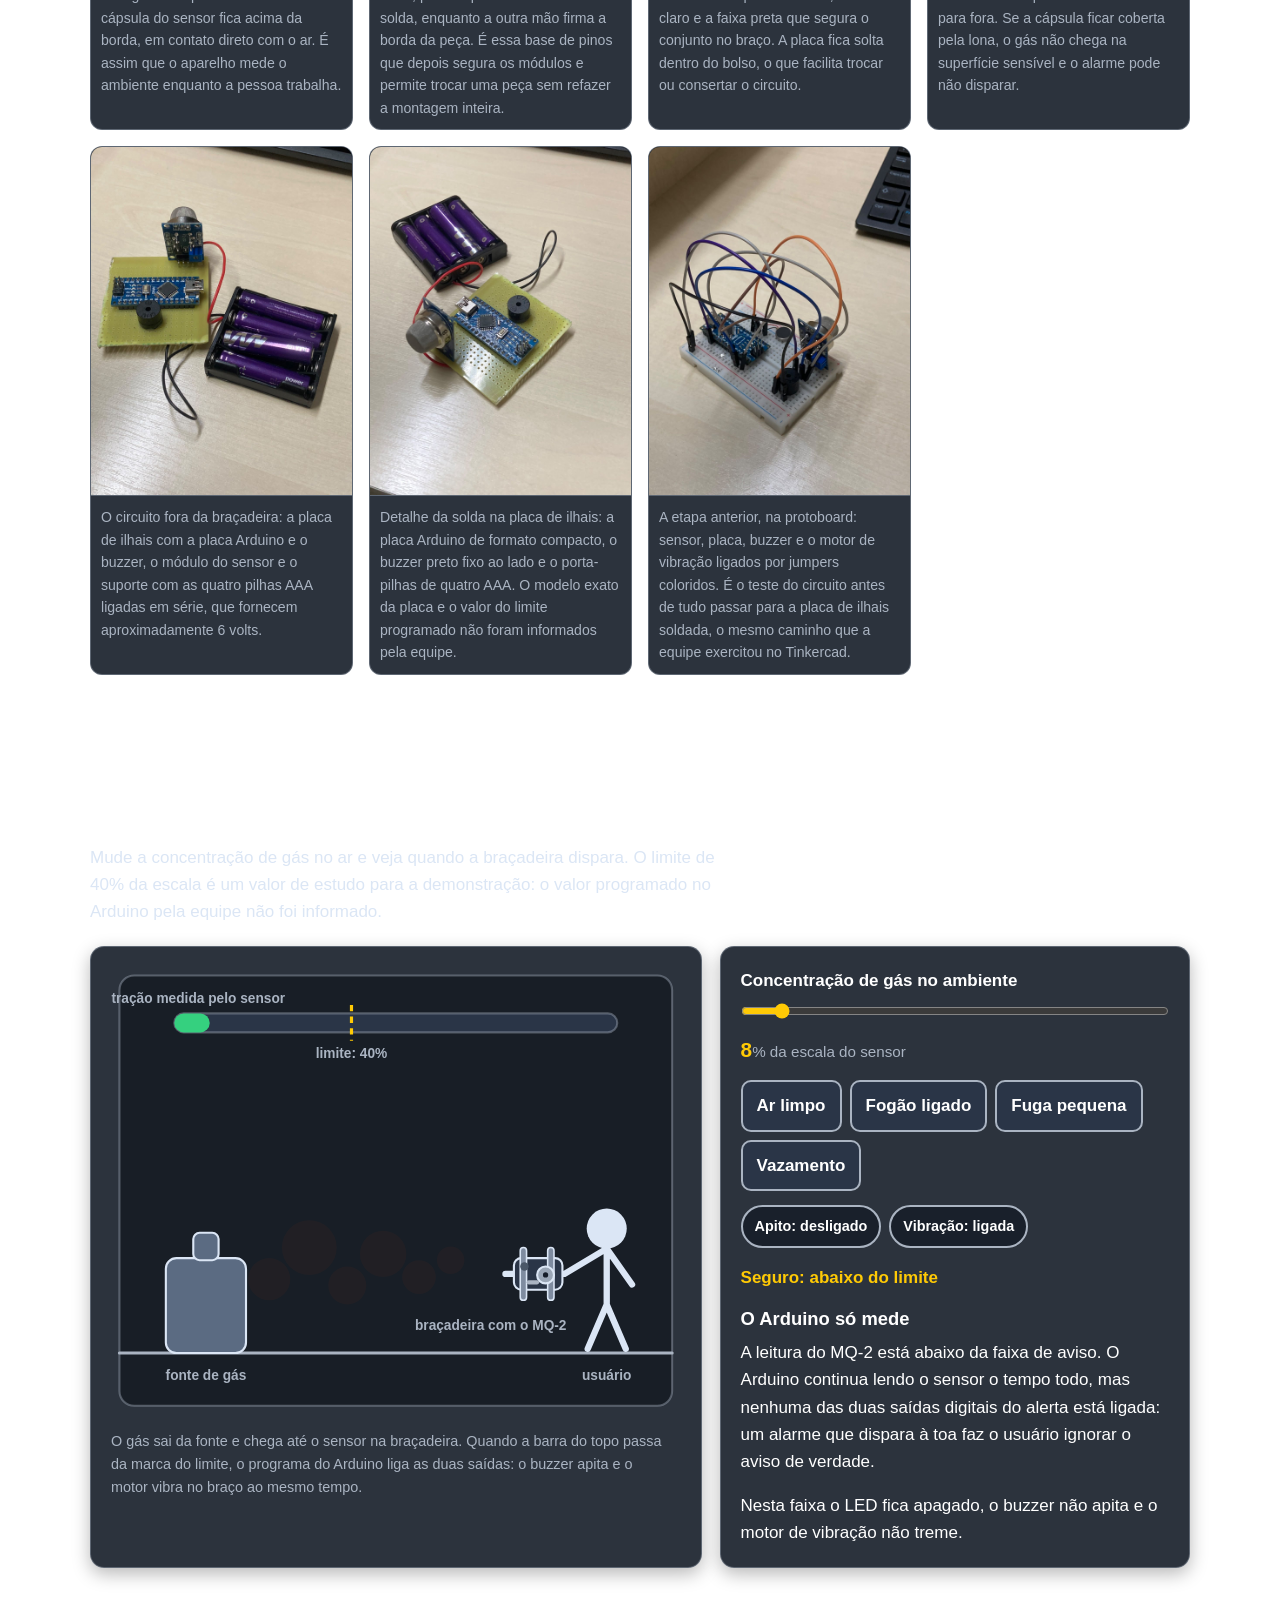
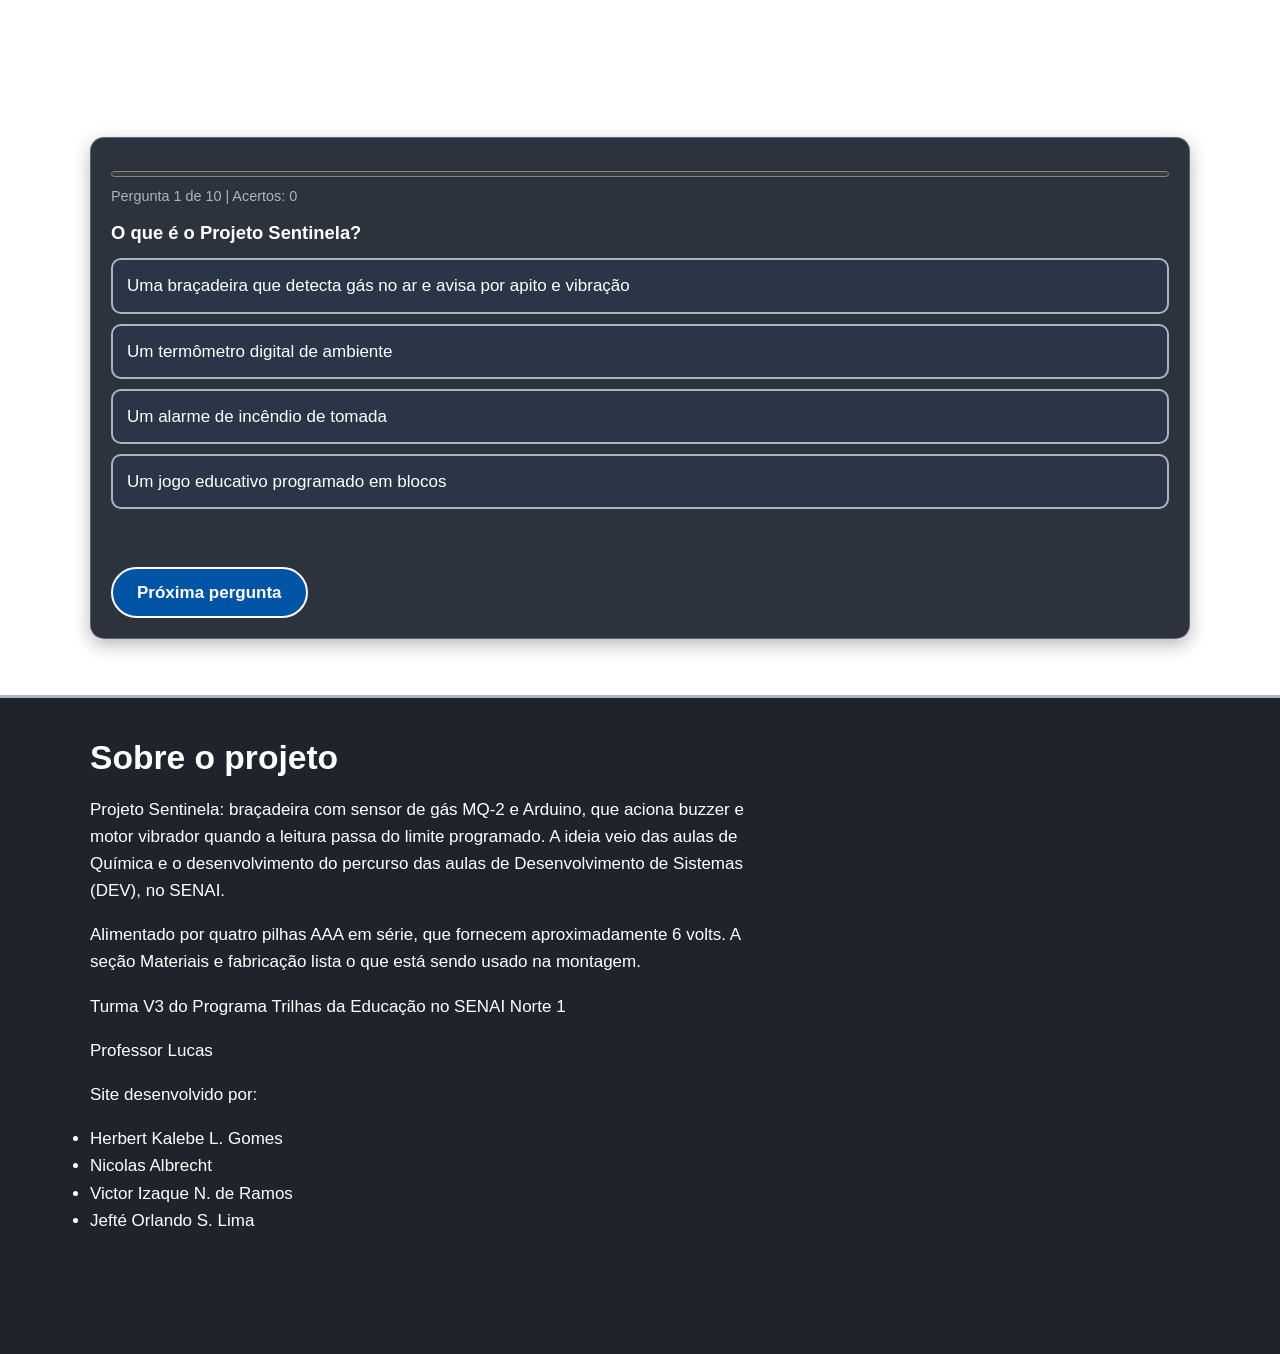
==== commit 91df0922: "Add files via upload" ====
--- a/Sentinela.html
+++ b/Sentinela.html
@@ -794,7 +794,7 @@
         </p>
         <p>Turma V3 do Programa Trilhas da Educação no SENAI Norte 1</p>
         <p>Professor Lucas</p>
-        <p>Desenvolvido por:</p>
+        <p>Site desenvolvido por:</p>
         <ul>
           <li>Herbert Kalebe L. Gomes</li>
           <li>Nicolas Albrecht</li>
@@ -812,17 +812,17 @@
       aria-expanded="false"
       aria-controls="chat"
     >
-      Perguntar ao professor
+      Perguntar ao claudinho
     </button>
     <section
       class="chat"
       id="chat"
-      aria-label="Conversa com o Robô Professor"
+      aria-label="Conversa com o Claudinho, o robô professor"
       hidden
     >
       <div class="chat-topo">
-        <strong>Robô Professor</strong
-        ><button type="button" id="chat-x" aria-label="Fechar conversa">
+        <strong>Claudinho, o robô professor</strong>
+        <button type="button" id="chat-x" aria-label="Fechar conversa">
           Fechar
         </button>
       </div>
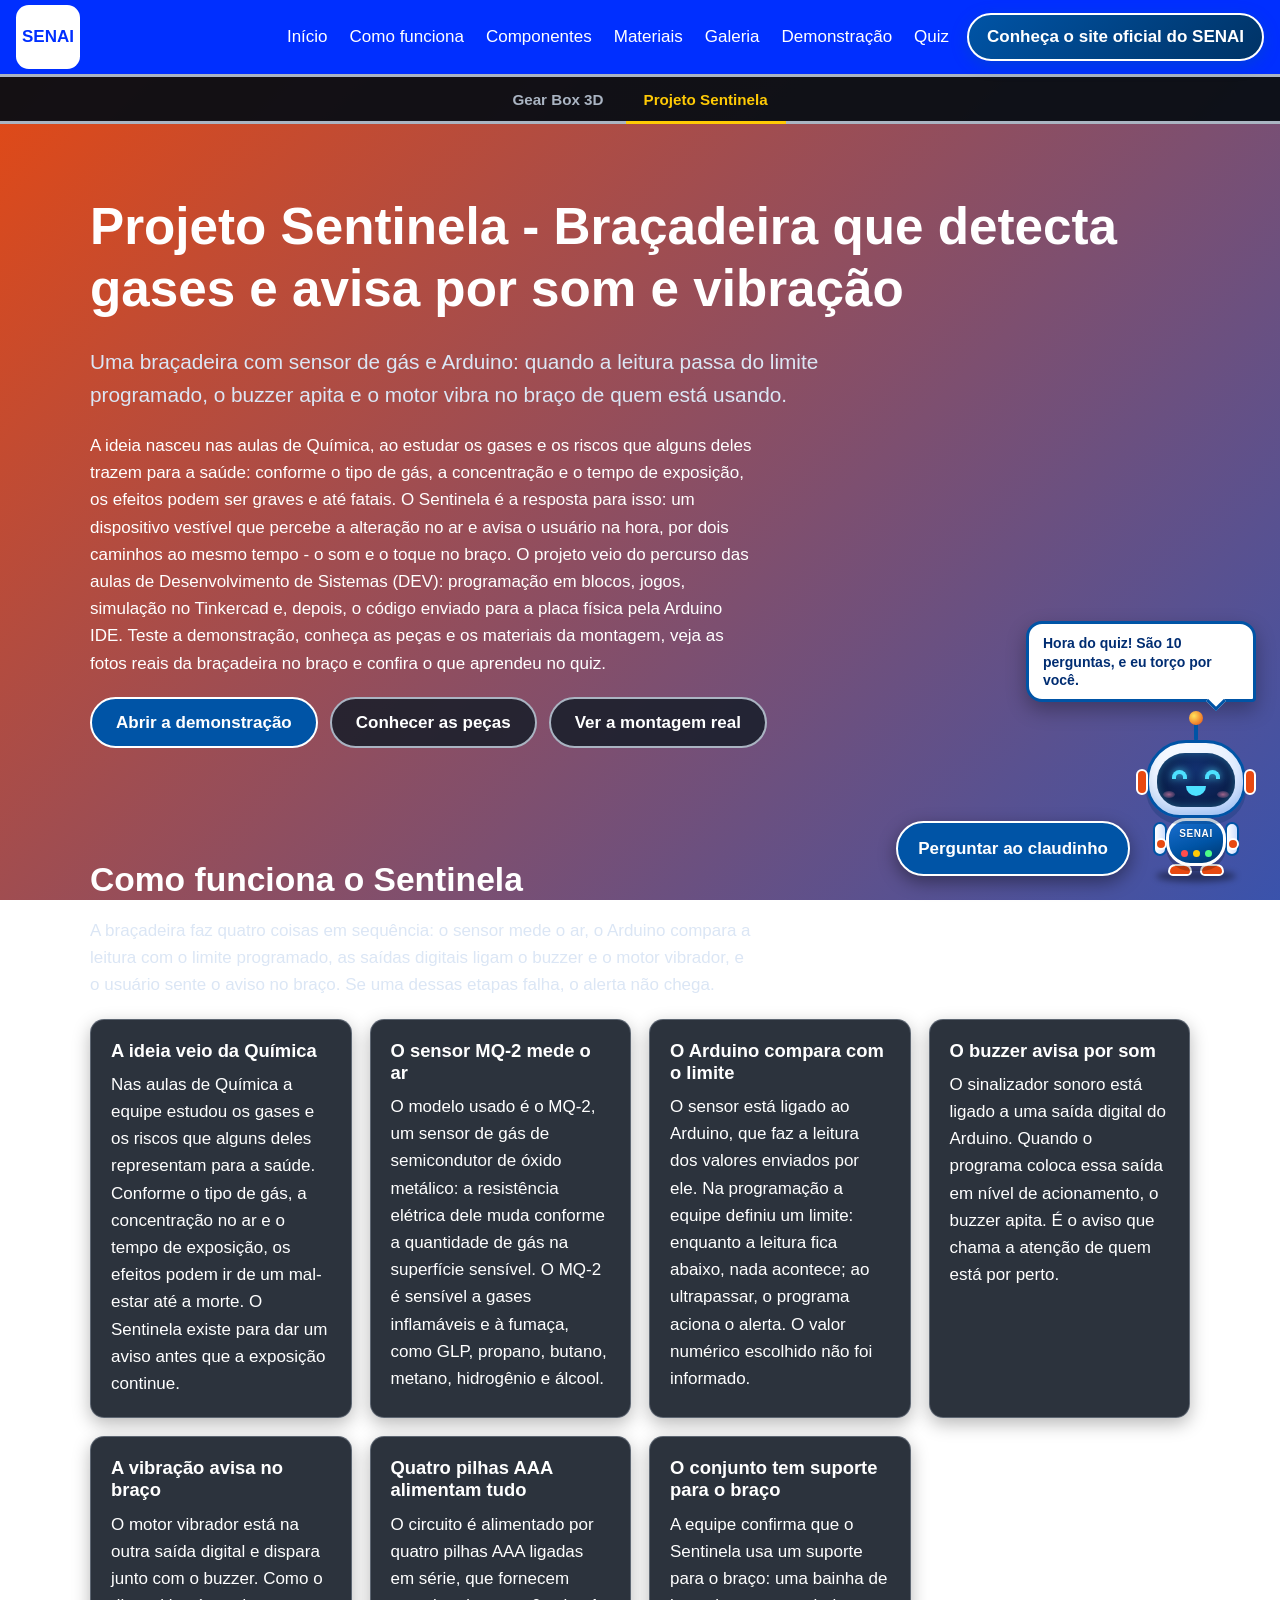
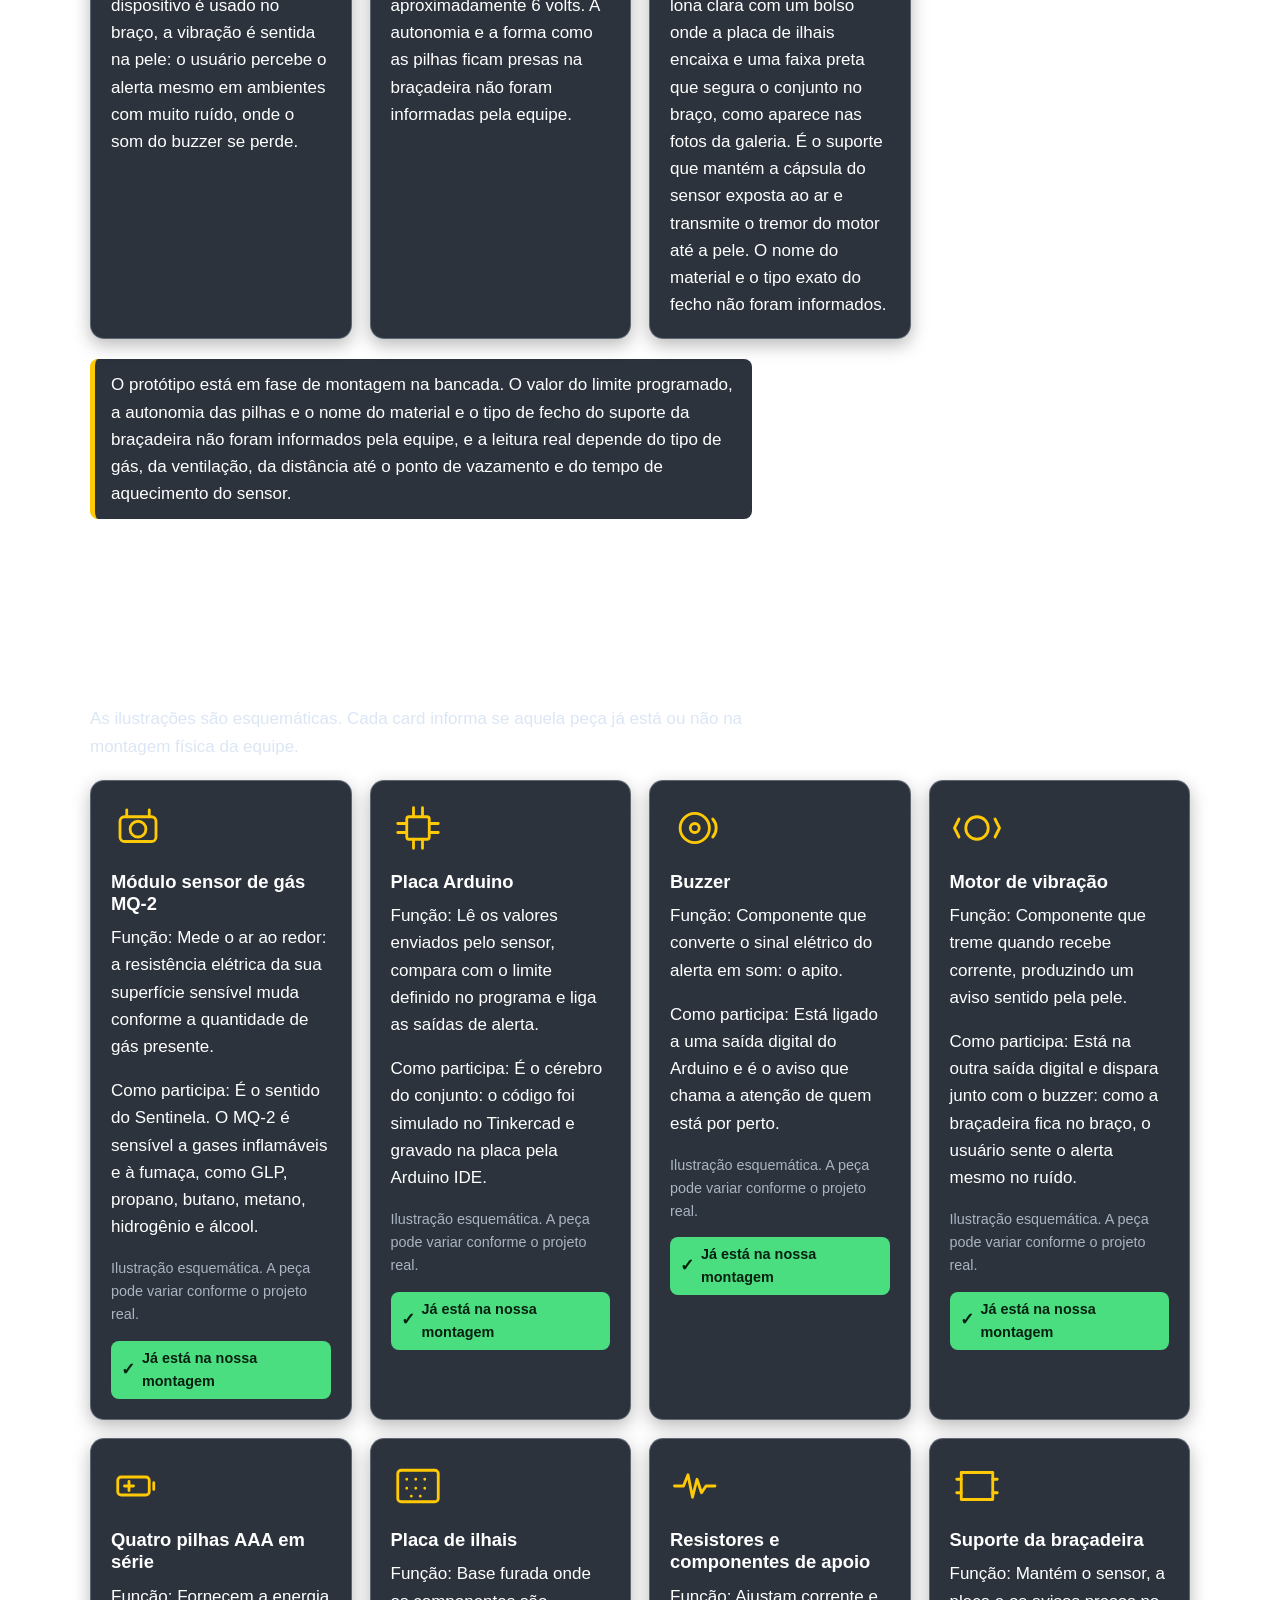
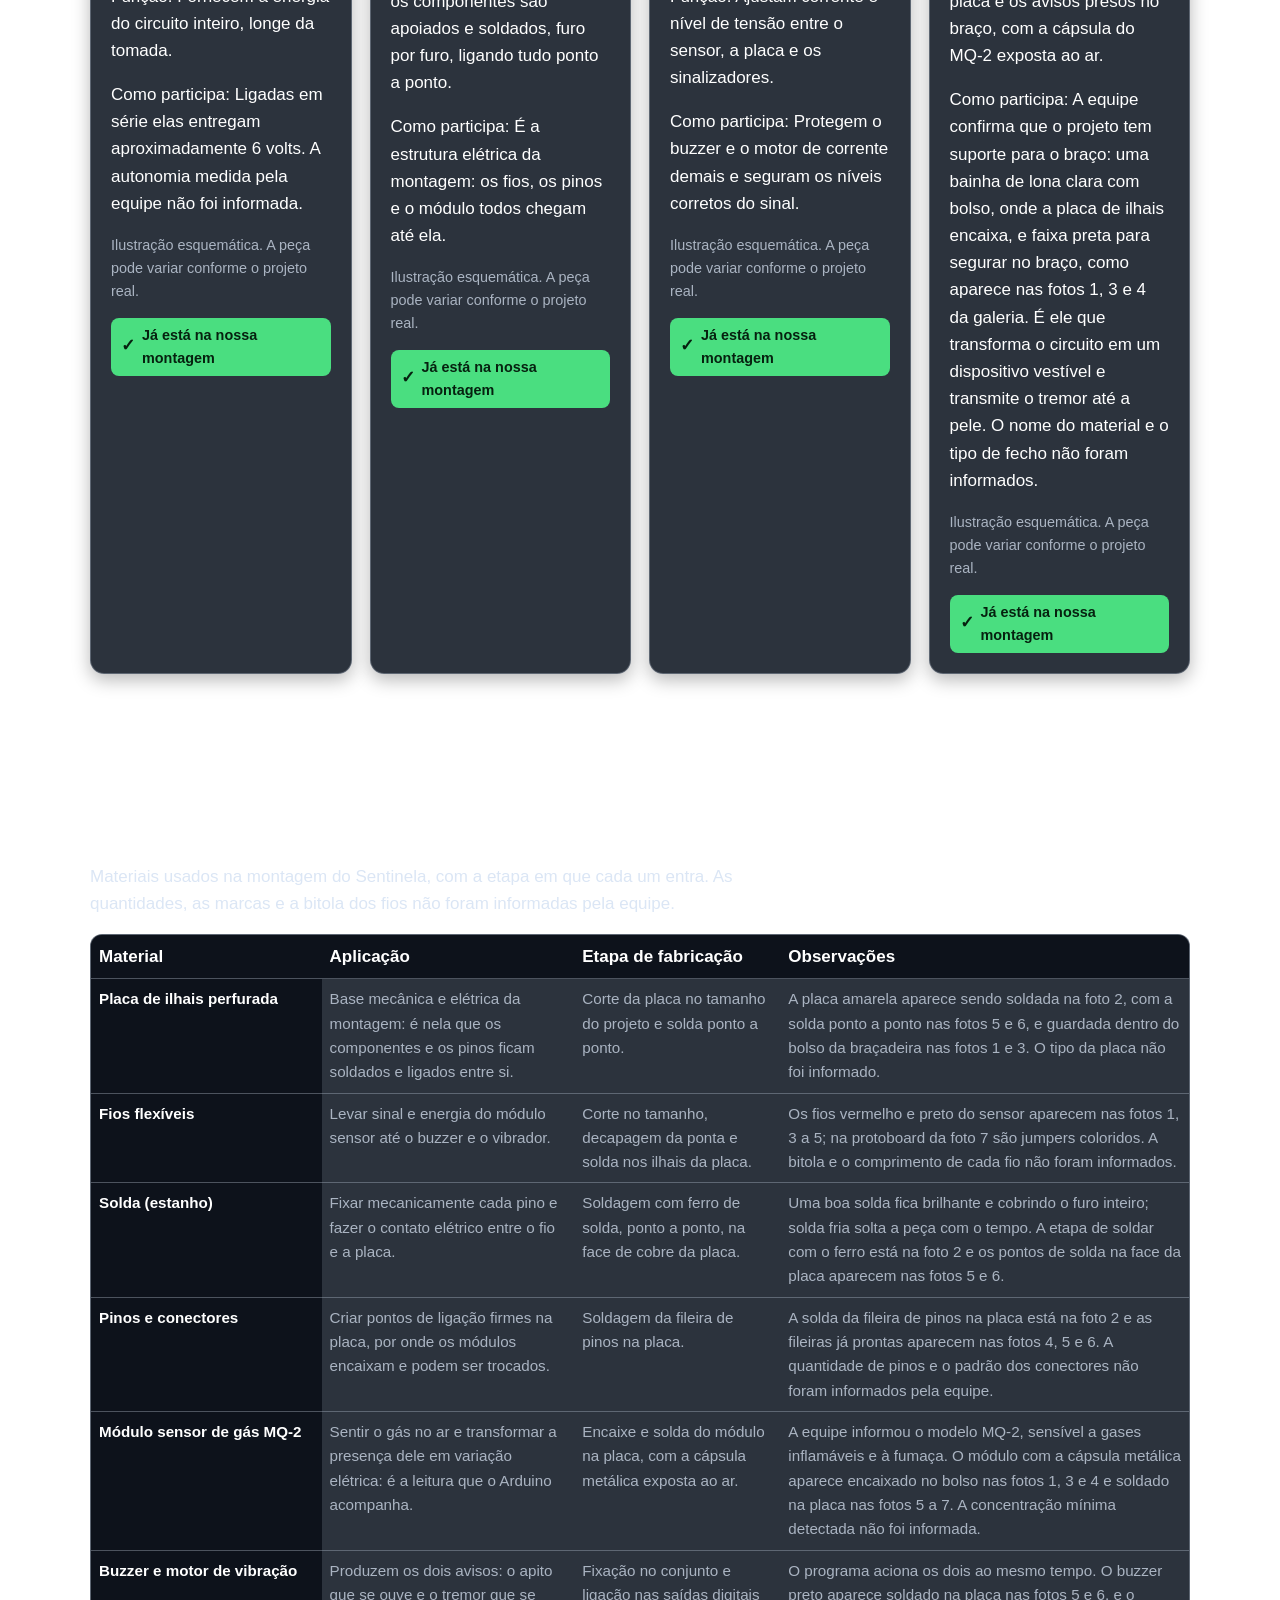
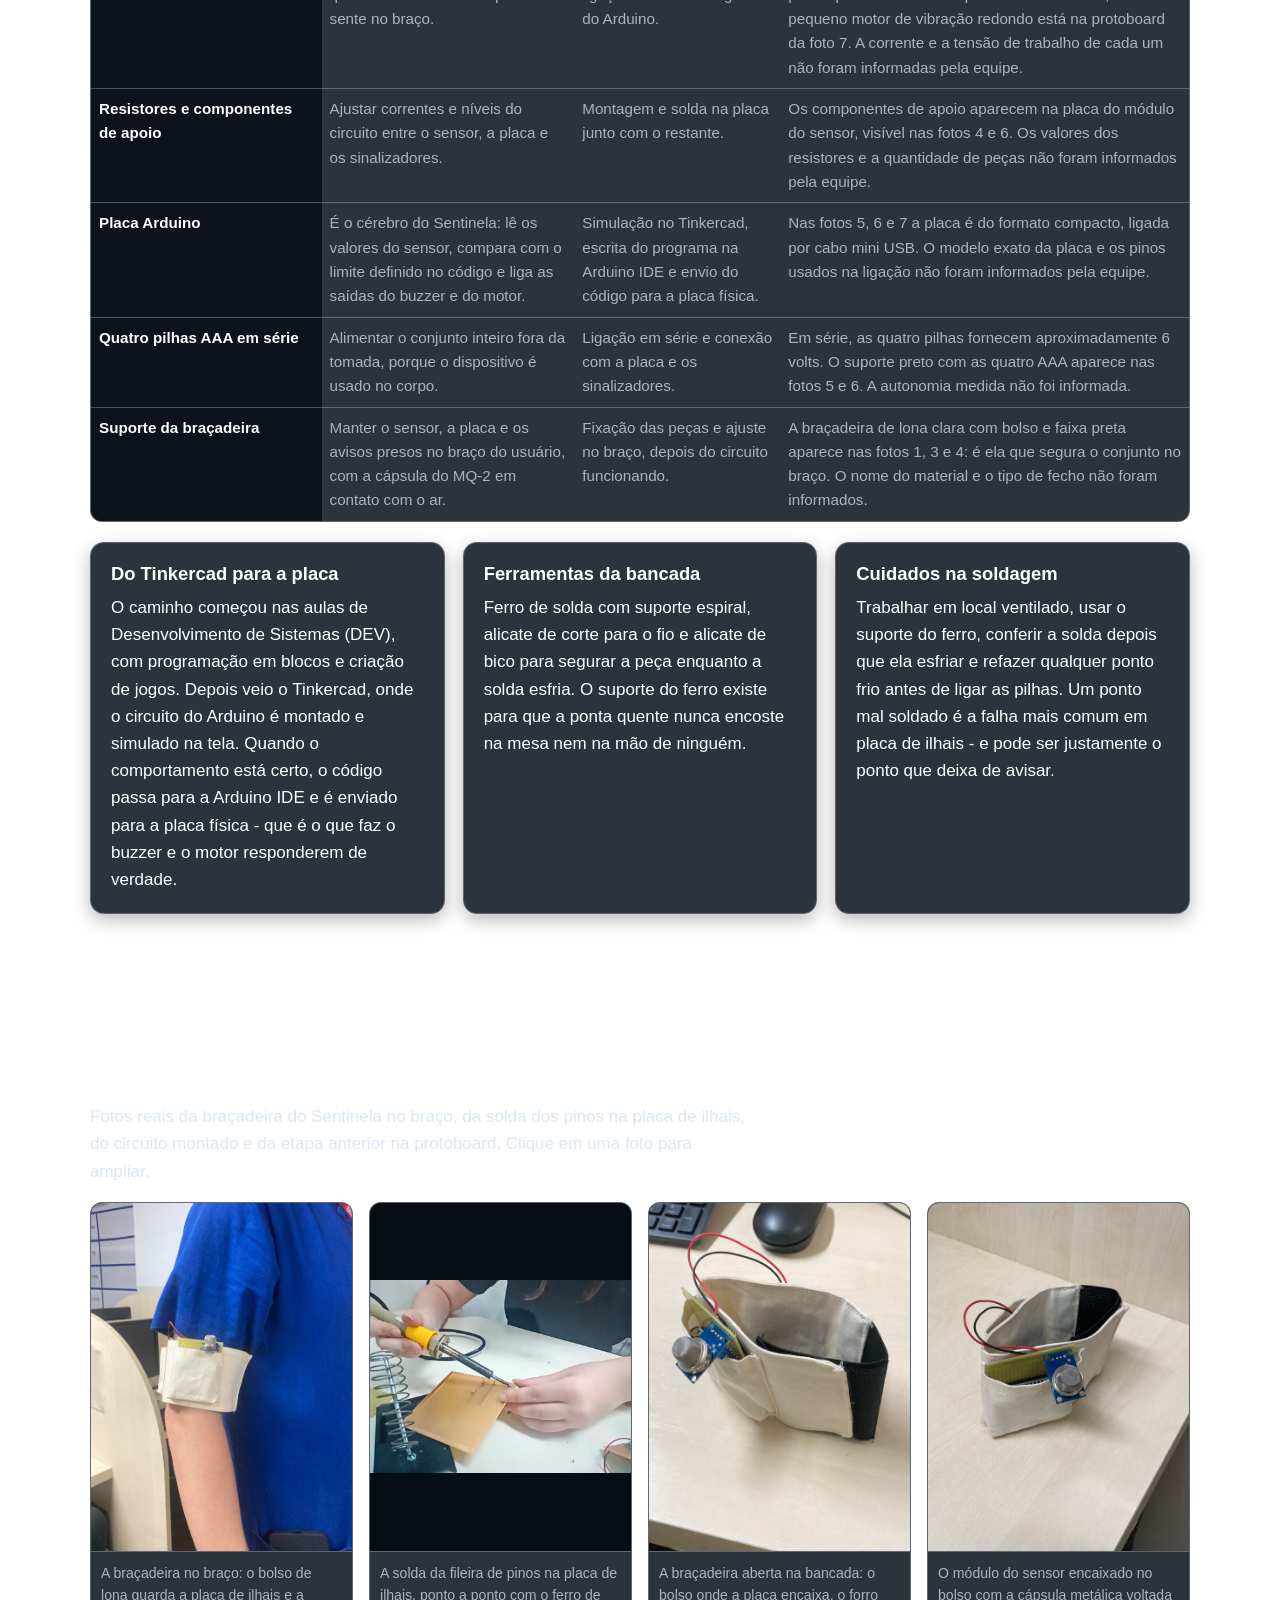
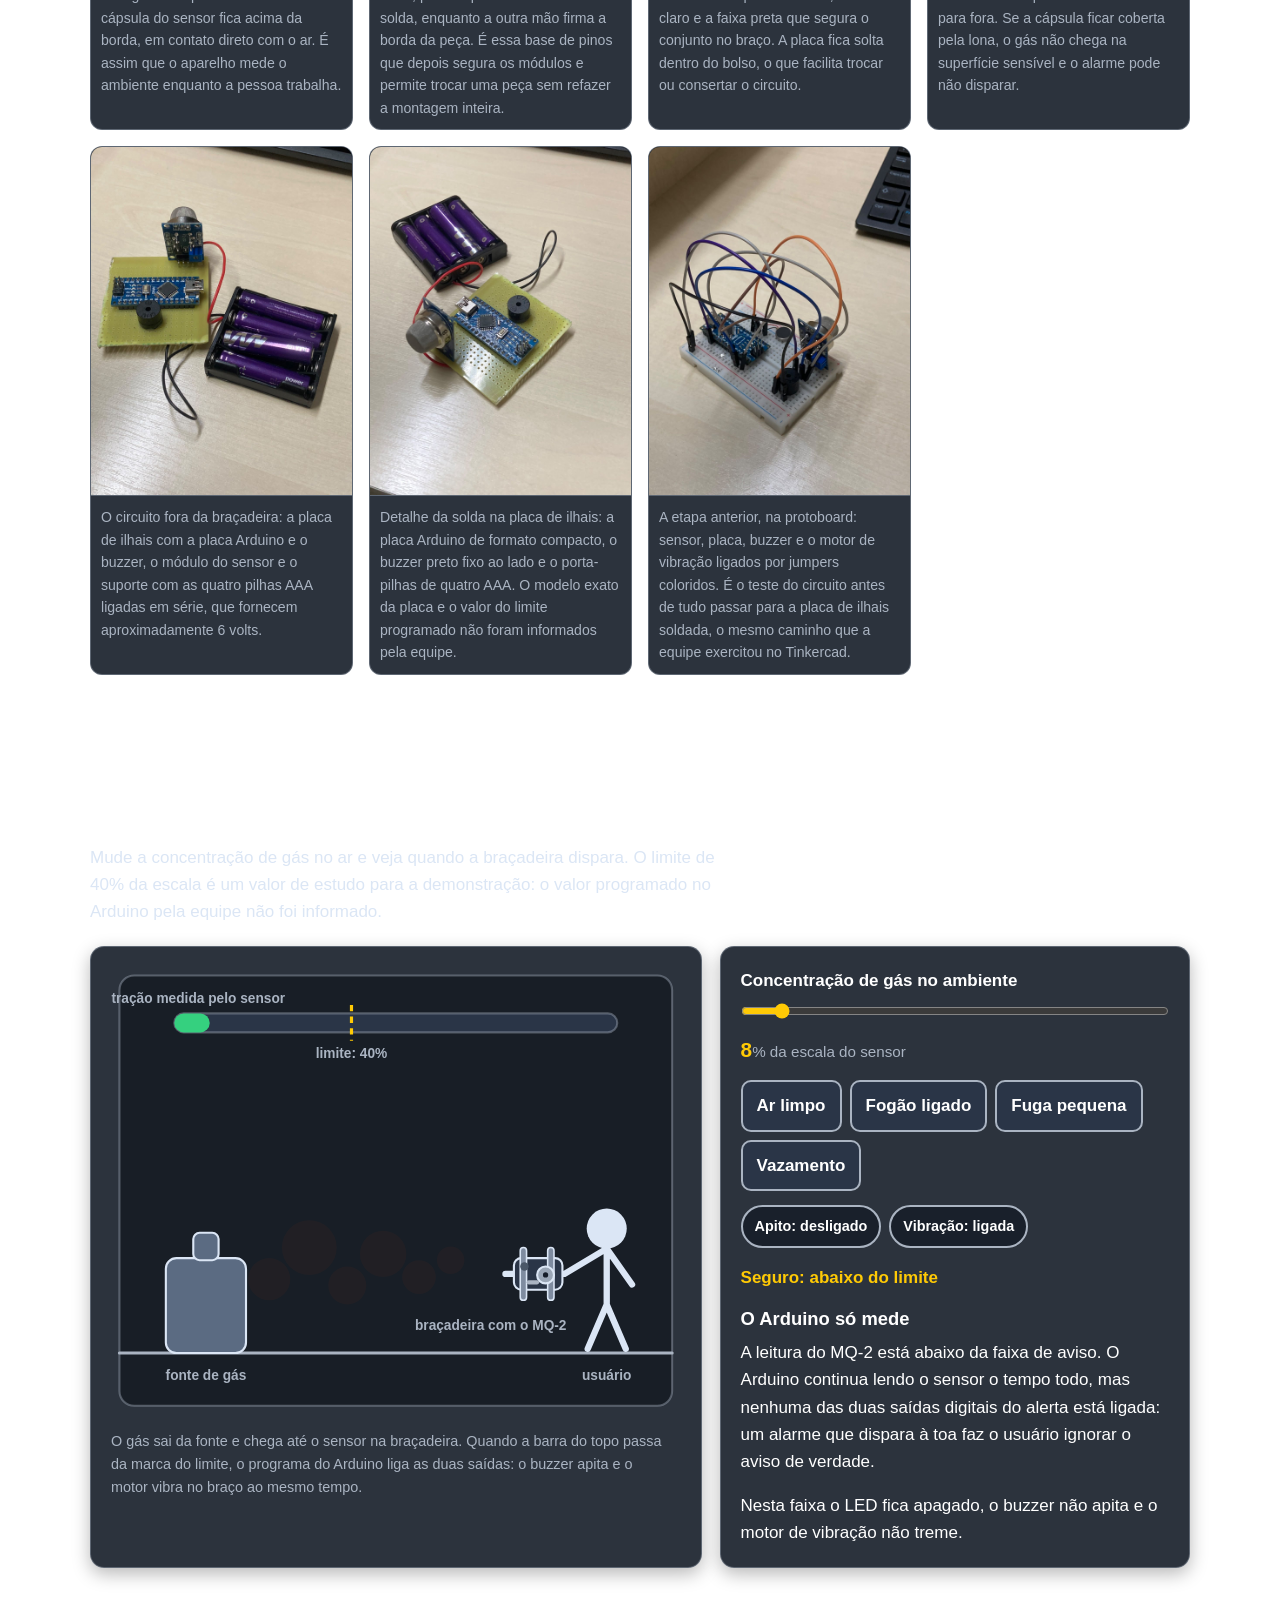
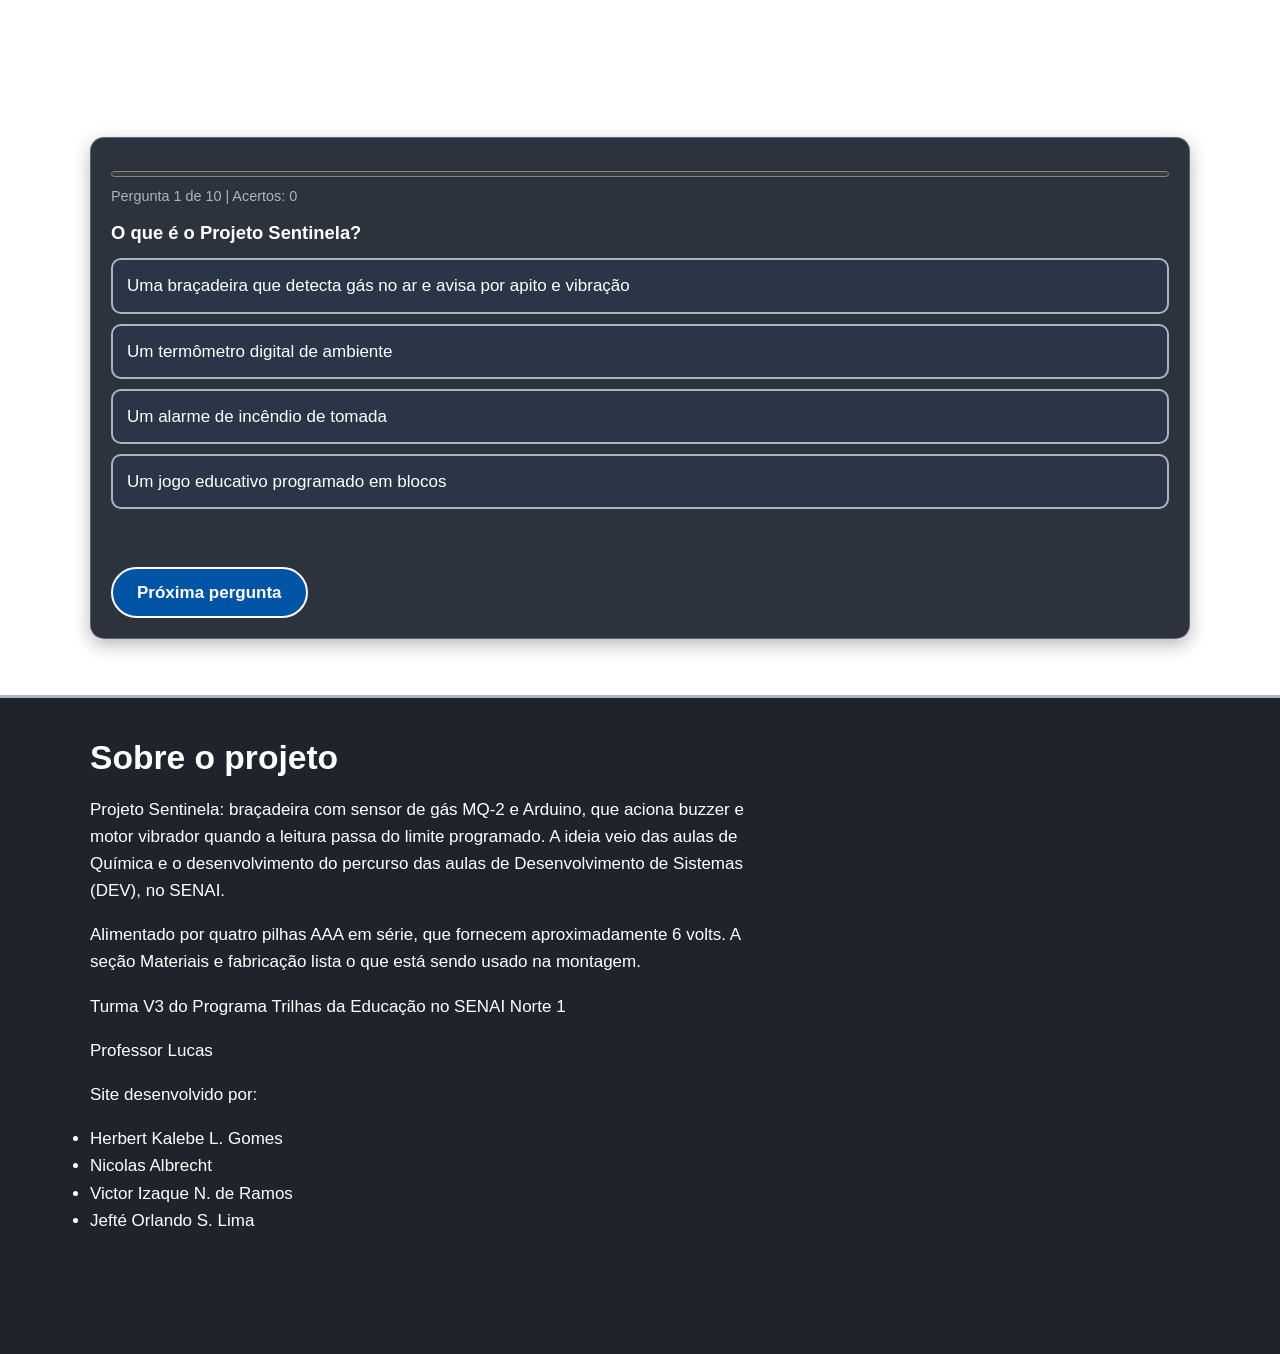
==== commit f3fc9571: "Update Sentinela.html" ====
--- a/Sentinela.html
+++ b/Sentinela.html
@@ -55,7 +55,7 @@
       </nav>
     </header>
     <nav class="abas" aria-label="Trocar de projeto">
-      <a href="index.html">Caixa de Câmbio 4 Marchas + Ré</a>
+      <a href="index.html">Gear Box 3D</a>
       <a href="Sentinela.html" class="ativa" aria-current="page"
         >Projeto Sentinela</a
       >
